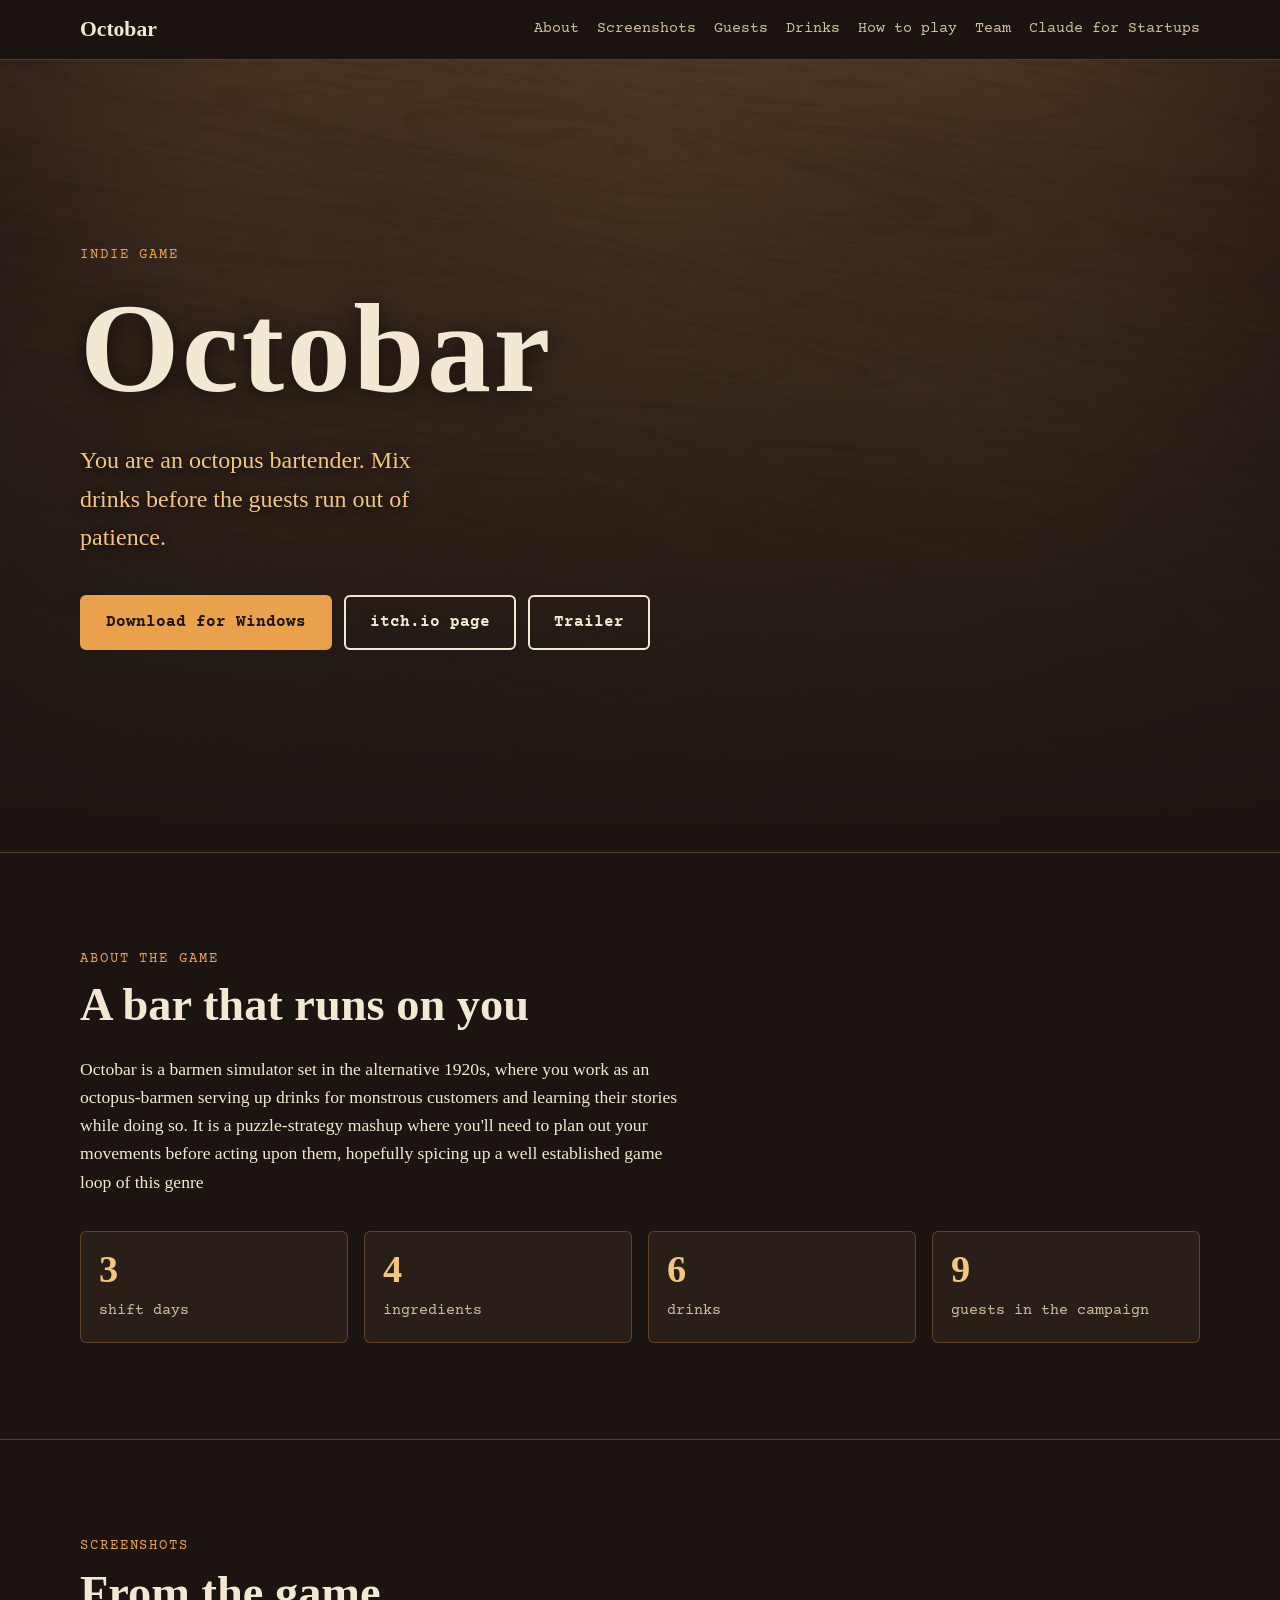
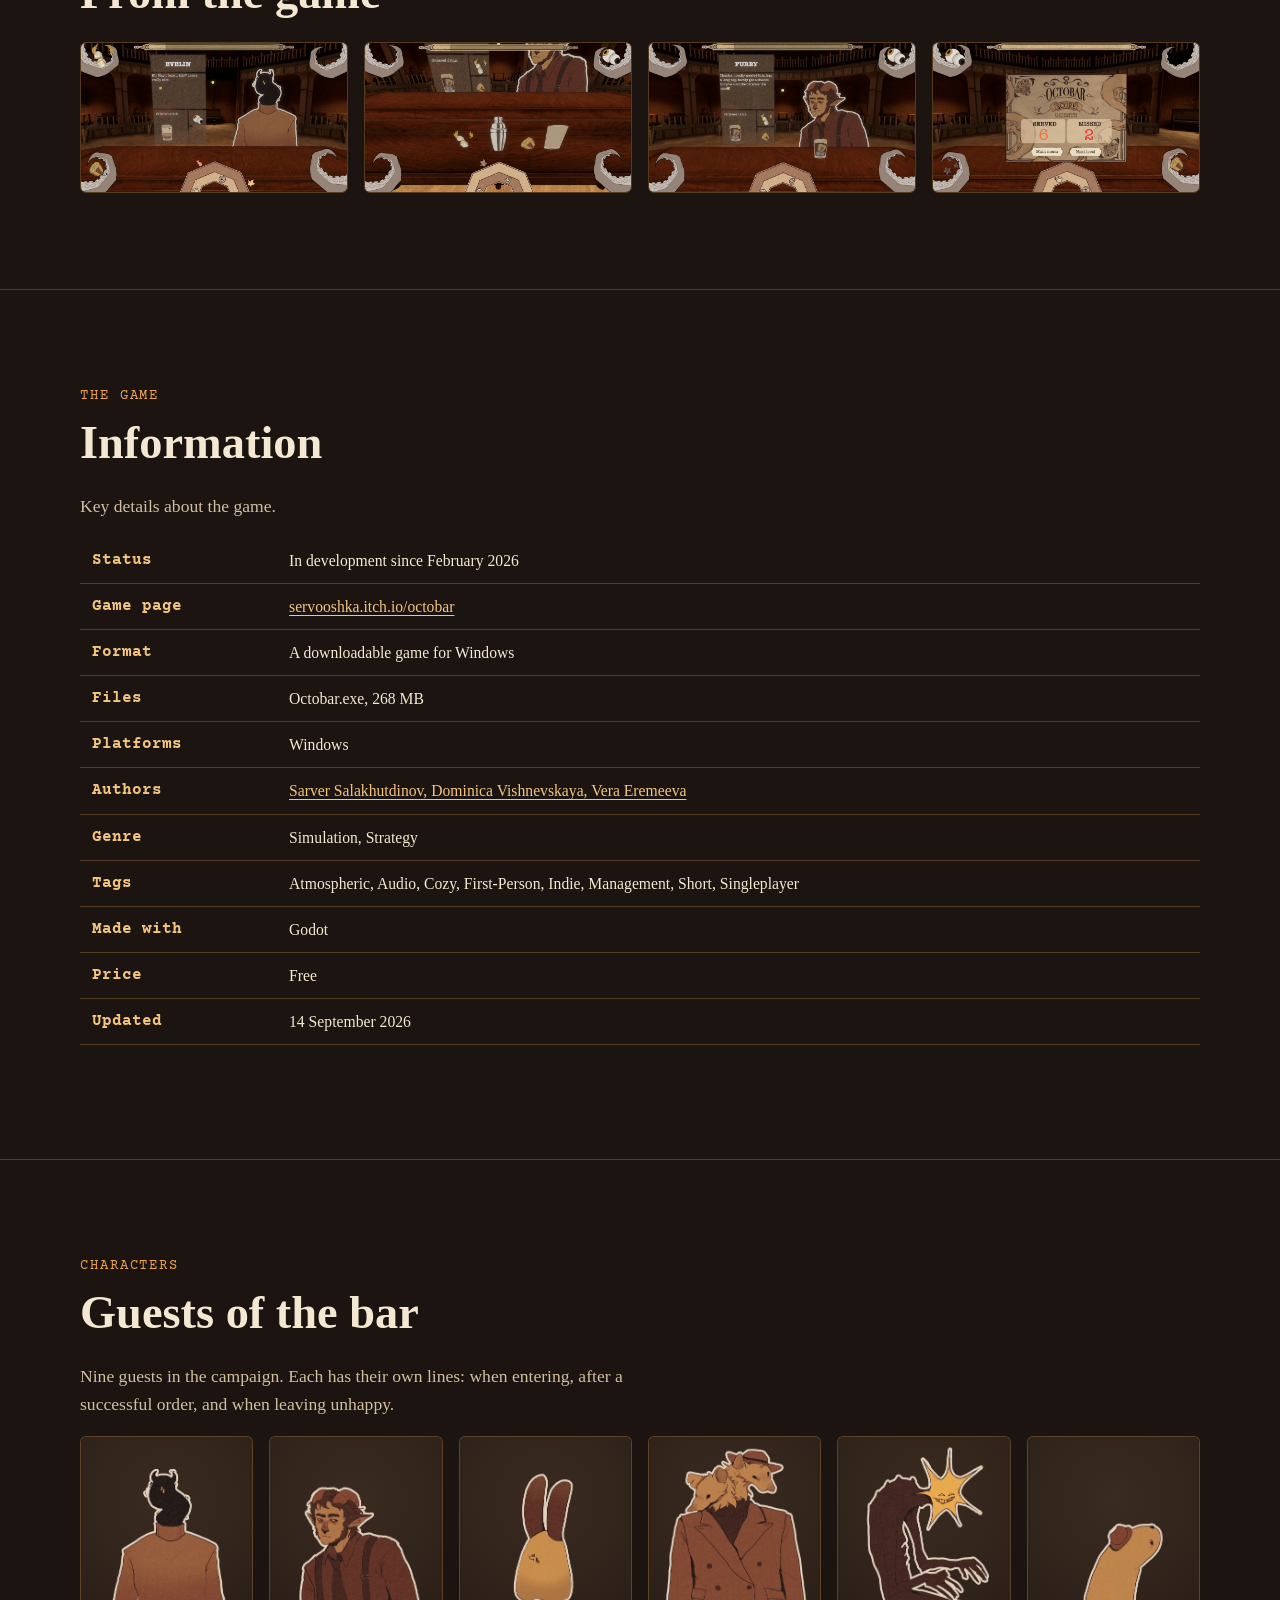
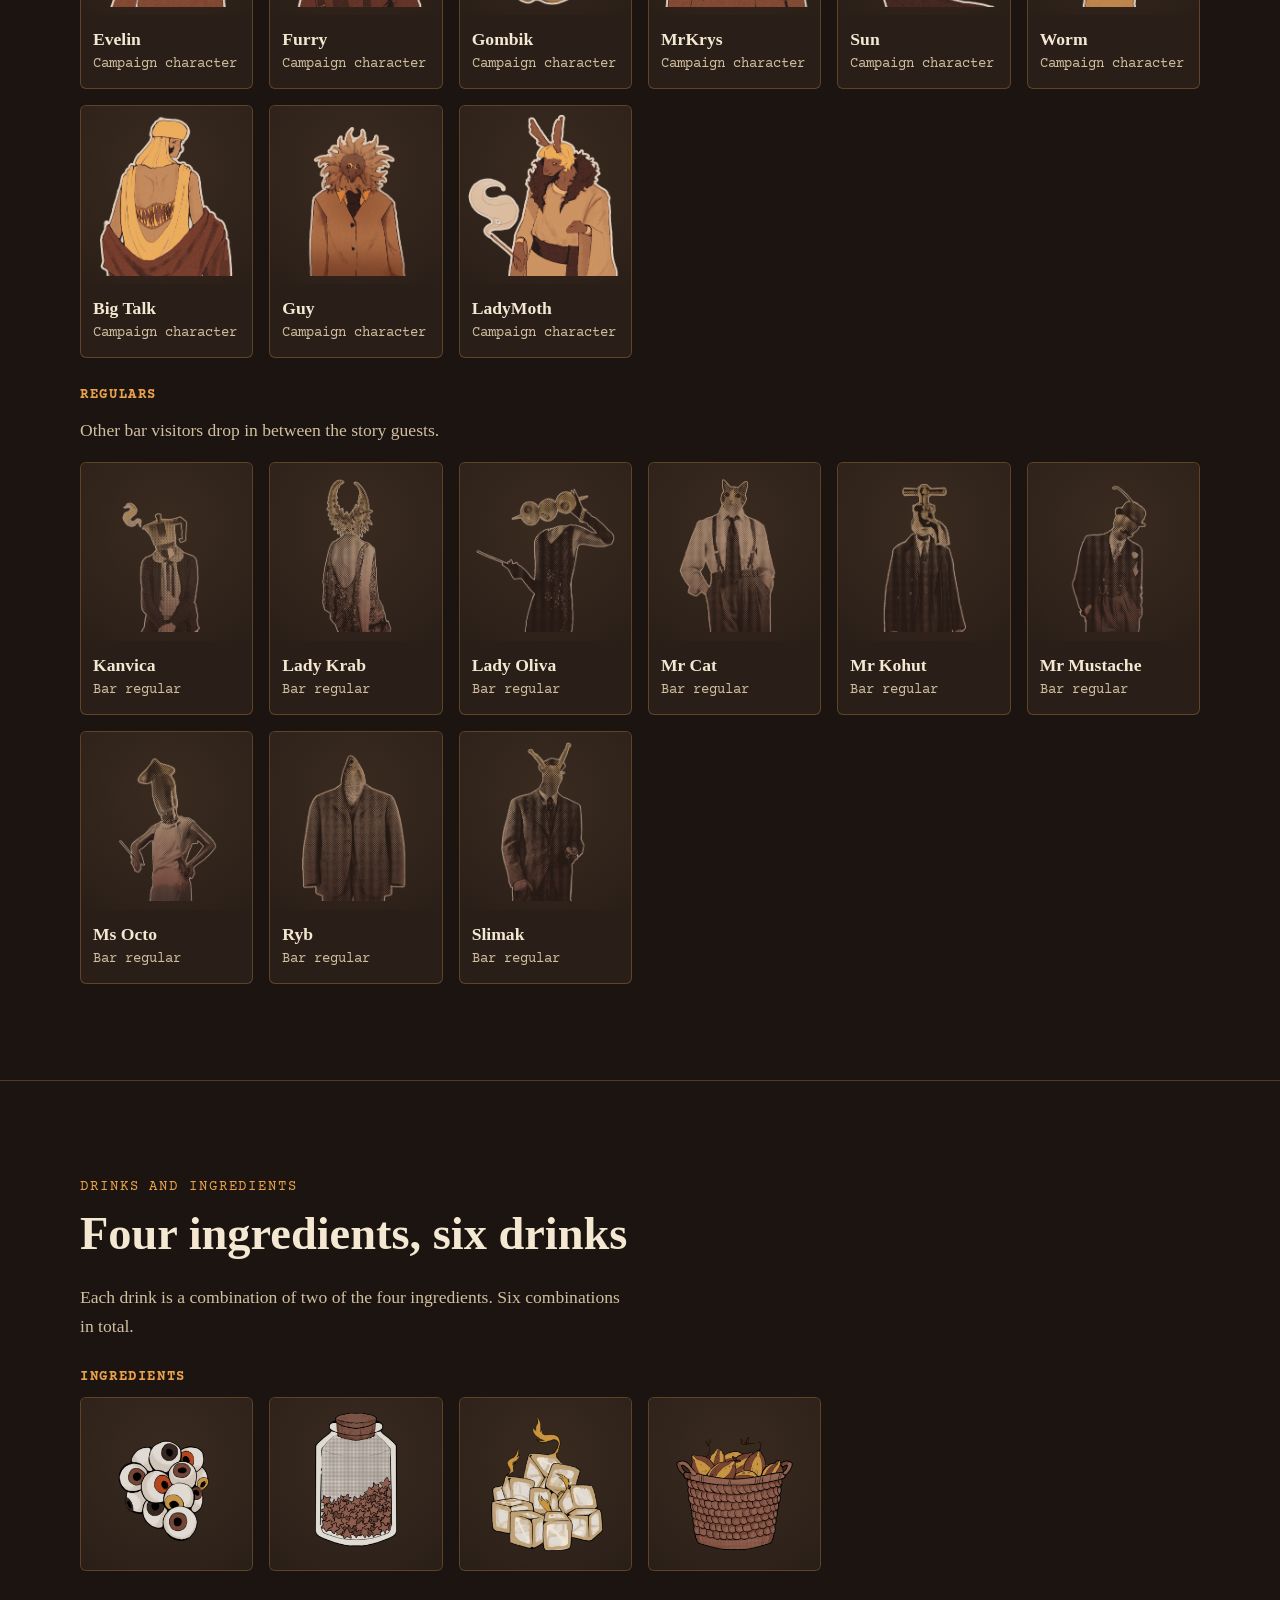
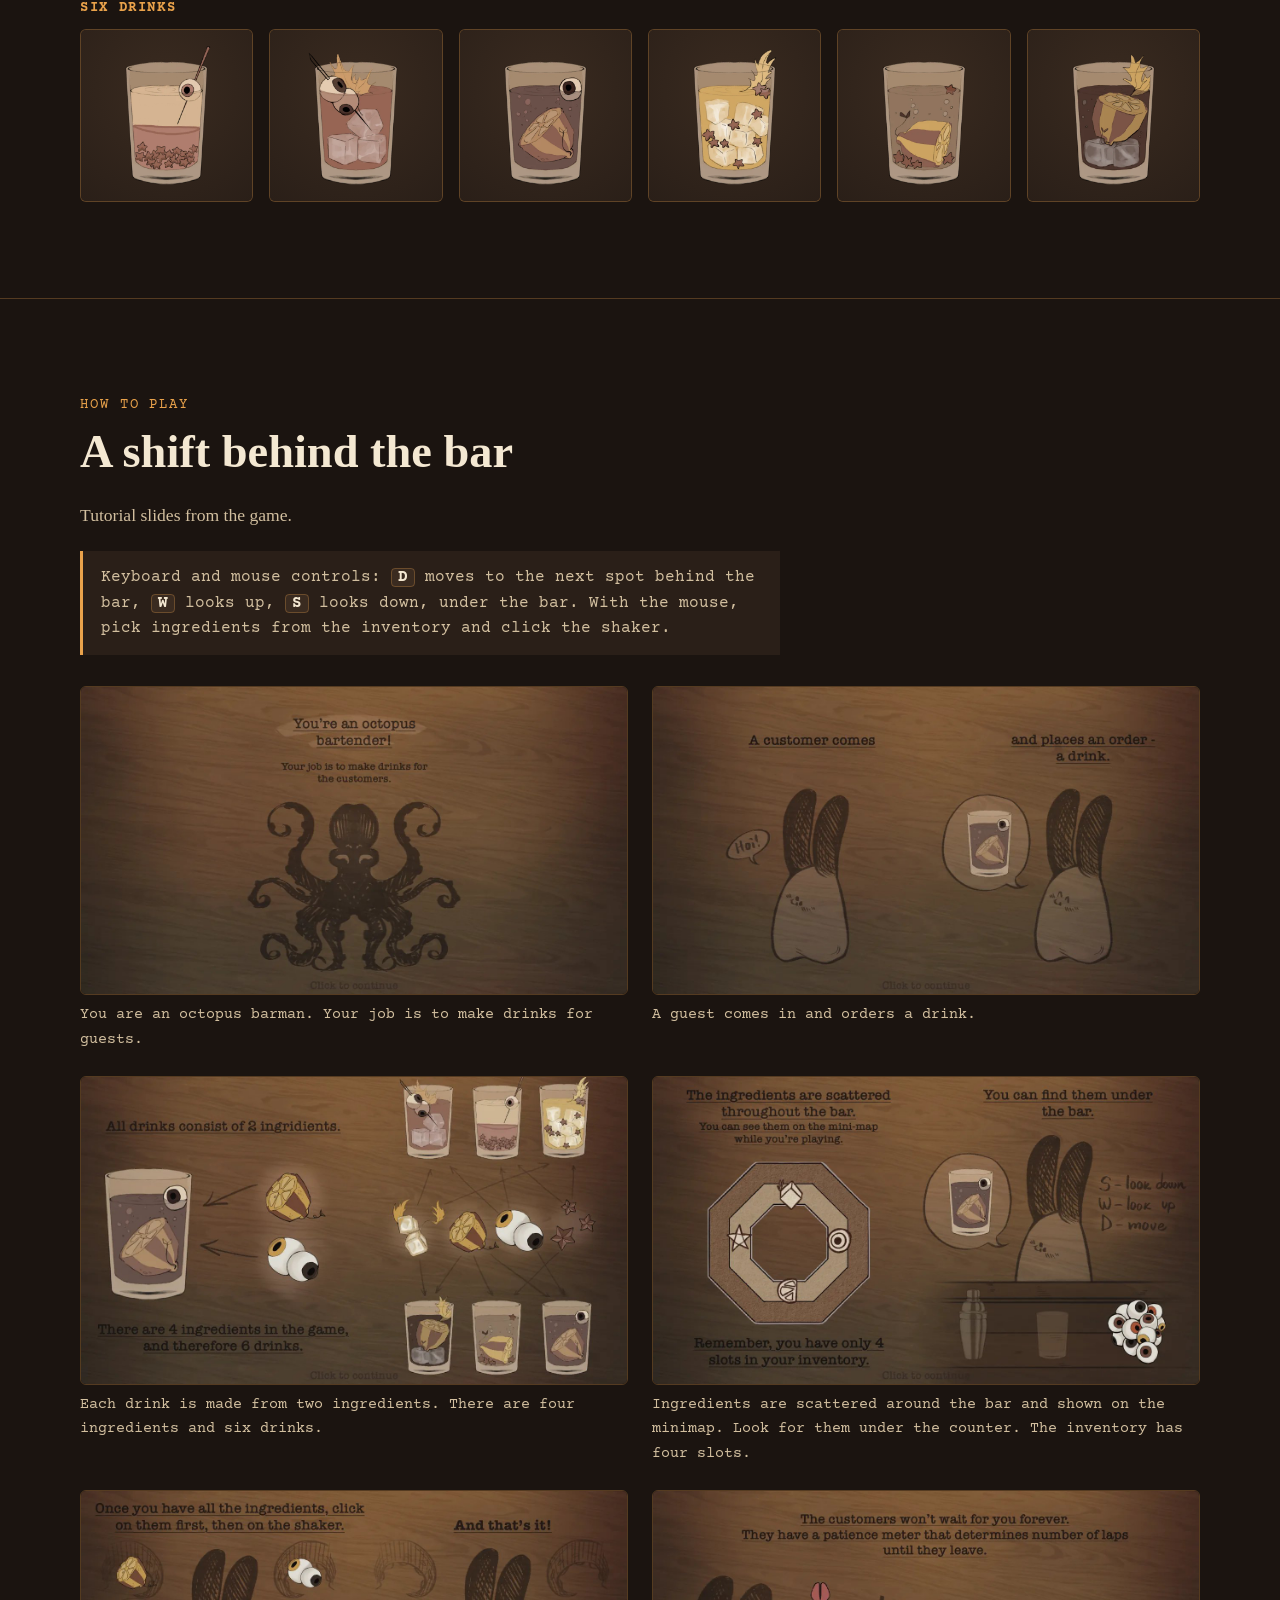
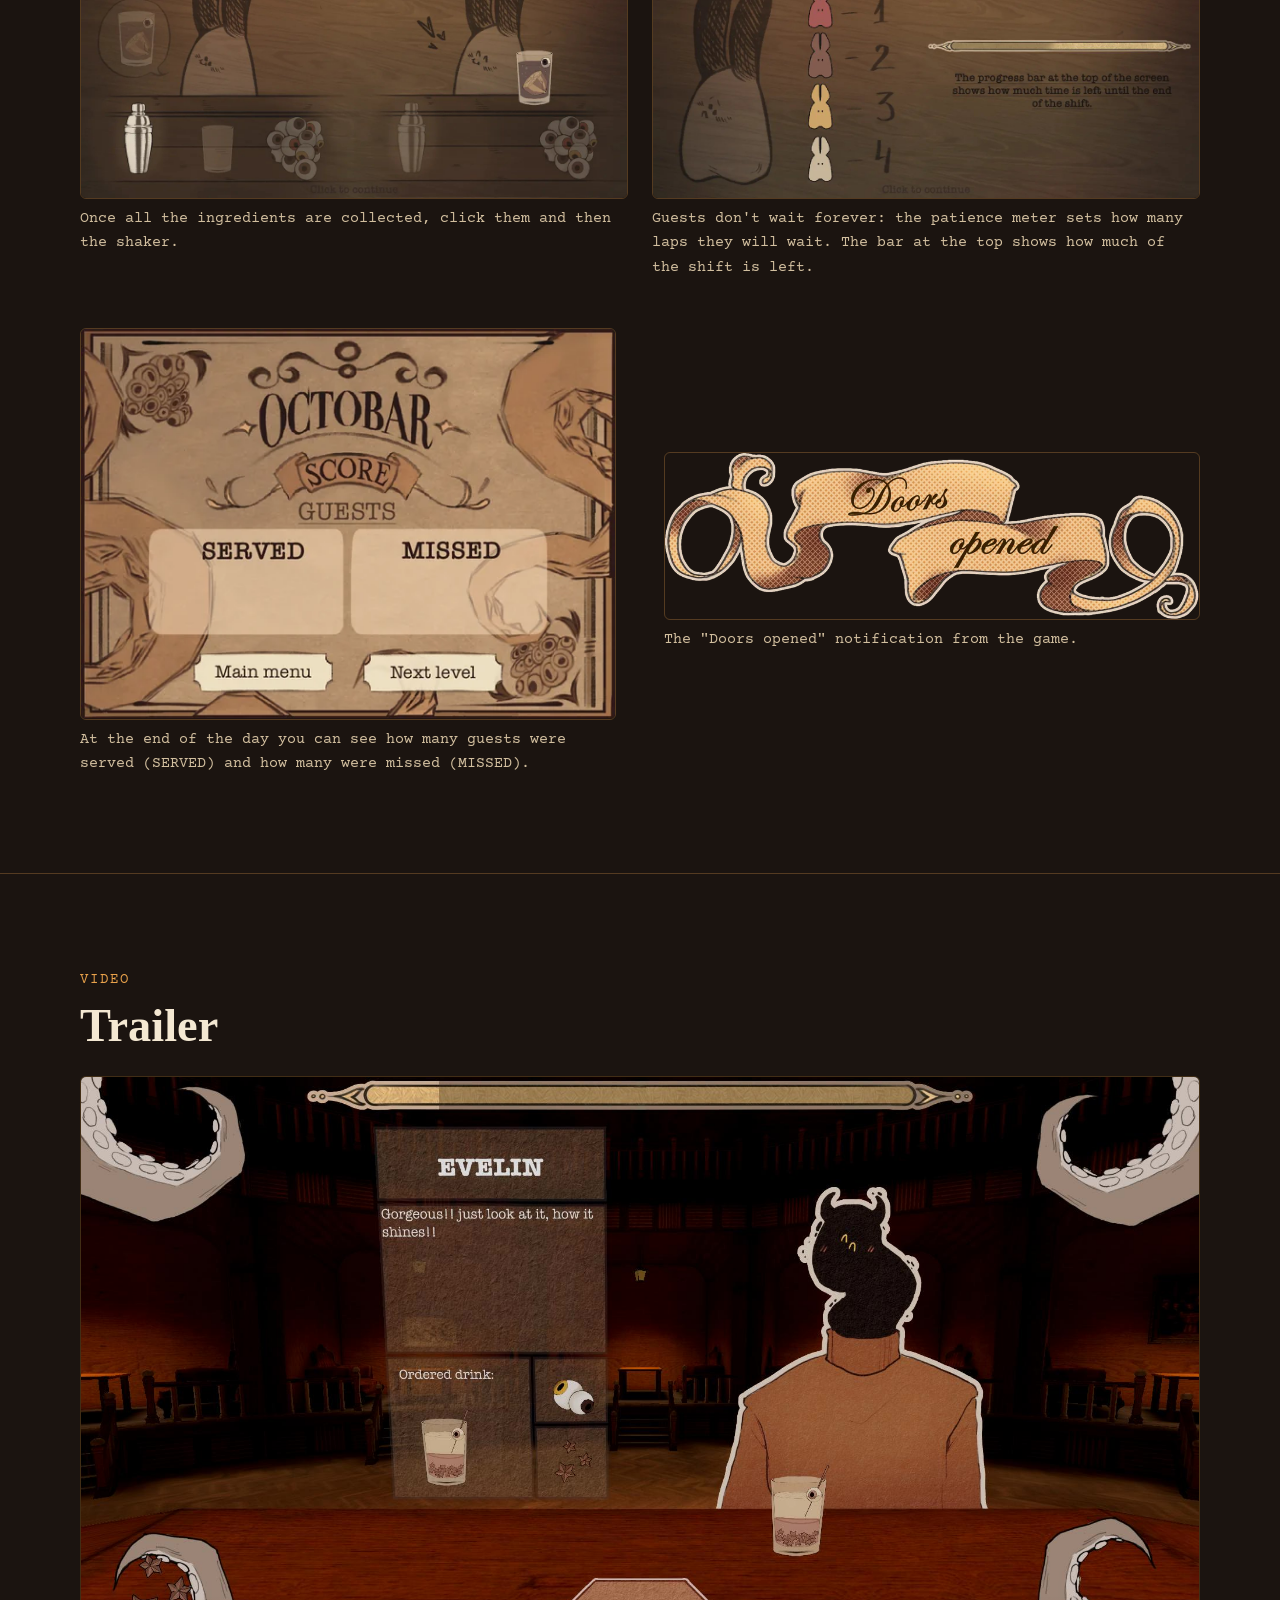
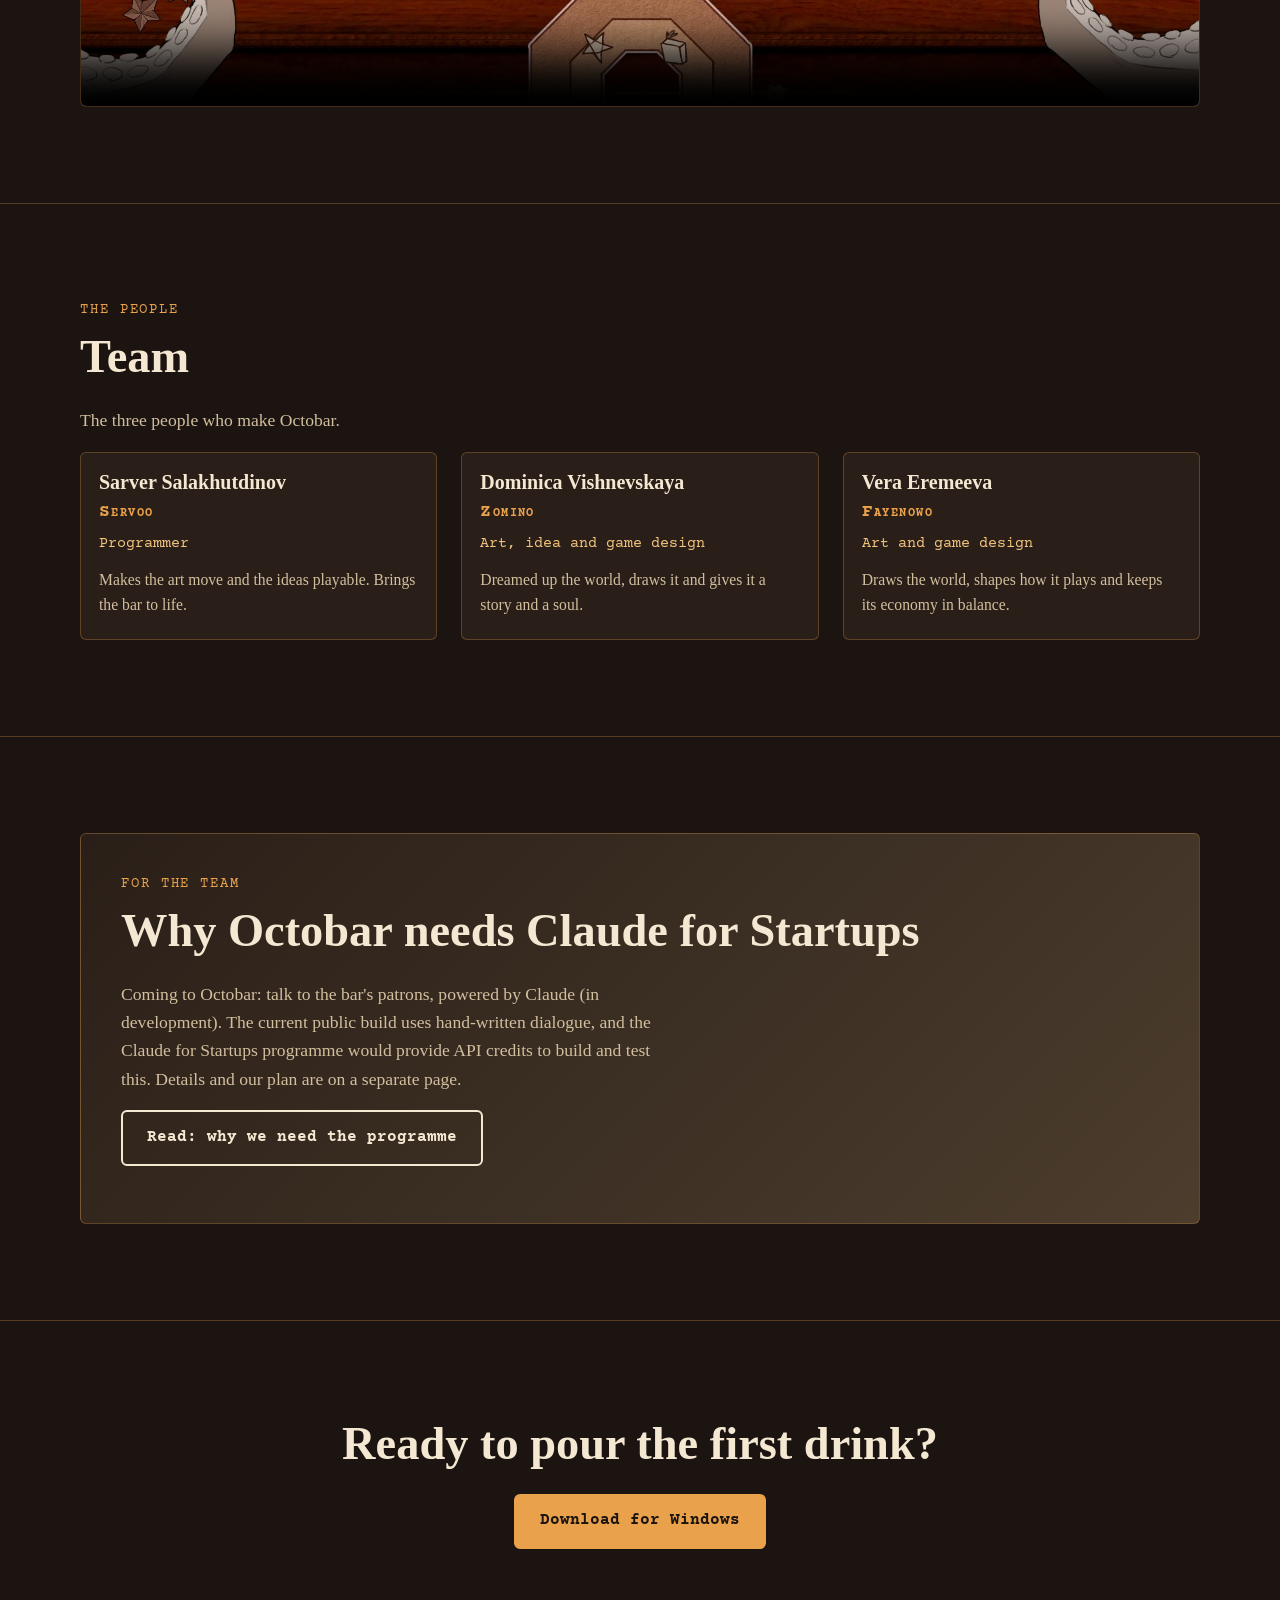
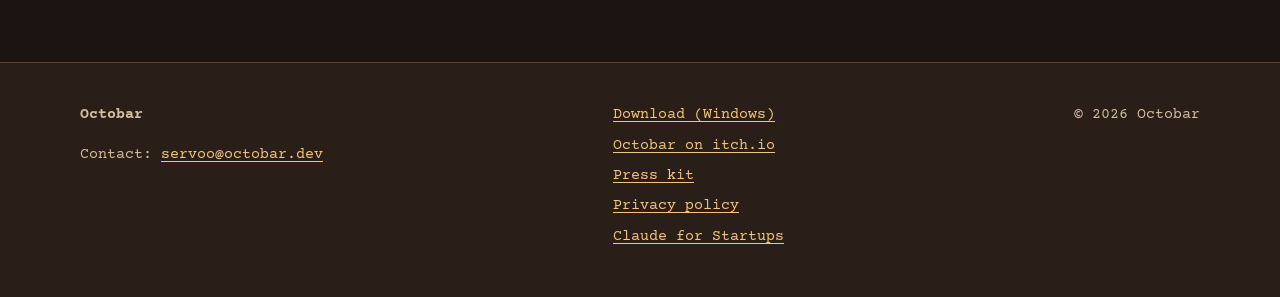
==== index.html @ 68f45868 "Lengthen Fayenowo blurb Co-Authored-By: Claude Sonnet 5.5 <noreply@anthropic.com> Claude-Session: ht" ====
<!doctype html>
<html lang="en">
<head>
  <meta charset="utf-8">
  <meta name="viewport" content="width=device-width, initial-scale=1">
  <title>Octobar: an octopus bartender game</title>
  <meta name="description" content="Octobar is a barman simulator. Mix drinks from two ingredients, serve them to bar guests and keep an eye on their patience.">
  <link rel="canonical" href="https://octobar.dev/">
  <link rel="icon" href="/favicon.ico" sizes="any">
  <link rel="icon" type="image/png" sizes="32x32" href="/favicon-32.png">
  <link rel="icon" type="image/png" sizes="16x16" href="/favicon-16.png">
  <link rel="apple-touch-icon" href="/apple-touch-icon.png">
  <link rel="manifest" href="/site.webmanifest">
  <meta name="theme-color" content="#1b1410">

  <meta property="og:type" content="website">
  <meta property="og:site_name" content="Octobar">
  <meta property="og:locale" content="en_US">
  <meta property="og:title" content="Octobar: an octopus bartender game">
  <meta property="og:description" content="Mix drinks from two ingredients, serve them to bar guests and keep an eye on their patience.">
  <meta property="og:url" content="https://octobar.dev/">
  <meta property="og:image" content="https://octobar.dev/assets/game/cover.jpg">
  <meta name="twitter:card" content="summary_large_image">

  <link rel="preconnect" href="https://fonts.googleapis.com">
  <link rel="preconnect" href="https://fonts.gstatic.com" crossorigin>
  <link href="https://fonts.googleapis.com/css2?family=Old+Standard+TT:ital,wght@0,400;0,700;1,400&family=Courier+Prime:wght@400;700&display=swap" rel="stylesheet">
  <link rel="stylesheet" href="styles.css?v=20261009">
</head>
<body>
  <a class="skip-link" href="#main">Skip to content</a>

  <header class="site-header">
    <div class="container site-header__inner">
      <a class="brand" href="index.html">Octobar</a>
      <nav class="site-nav" aria-label="Main navigation">
        <a href="#about">About</a>
        <a href="#screenshots">Screenshots</a>
        <a href="#patrons">Guests</a>
        <a href="#drinks">Drinks</a>
        <a href="#how">How to play</a>
        <a href="#team">Team</a>
        <a href="startups.html">Claude for Startups</a>
      </nav>
    </div>
  </header>

  <main id="main">
    <section class="hero" aria-labelledby="hero-title">
      <img class="hero__bg" src="assets/img/hero-background.jpg" width="1600" height="900"
           alt="Warm wooden texture of a bar counter, the background of the game's main menu" fetchpriority="high">
      <div class="container hero__content">
        <p class="eyebrow">Indie game</p>
        <h1 id="hero-title" class="hero__title">Octobar</h1>
        <p class="hero__tagline">You are an octopus bartender. Mix drinks before the guests run out of patience.</p>
        <div class="hero__actions">
          <a class="btn" href="https://download.octobar.dev/Octobar.exe" download>Download for Windows</a>
          <a class="btn btn--ghost" href="https://servooshka.itch.io/octobar" target="_blank" rel="noopener">itch.io page</a>
          <a class="btn btn--ghost" href="#trailer">Trailer</a>
        </div>
      </div>
    </section>

    <section id="about" class="section" aria-labelledby="about-title">
      <div class="container">
        <p class="eyebrow">About the game</p>
        <h2 id="about-title">A bar that runs on you</h2>

        <div class="about__text" lang="en">
          <p>Octobar is a barmen simulator set in the alternative 1920s, where you work as an octopus-barmen serving up drinks for monstrous customers and learning their stories while doing so. It is a puzzle-strategy mashup where you'll need to plan out your movements before acting upon them, hopefully spicing up a well established game loop of this genre</p>
        </div>

        <ul class="facts" aria-label="Key numbers">
          <li><strong>3</strong><span>shift days</span></li>
          <li><strong>4</strong><span>ingredients</span></li>
          <li><strong>6</strong><span>drinks</span></li>
          <li><strong>9</strong><span>guests in the campaign</span></li>
        </ul>
      </div>
    </section>

    <section id="screenshots" class="section" aria-labelledby="shots-title">
      <div class="container">
        <p class="eyebrow">Screenshots</p>
        <h2 id="shots-title">From the game</h2>
        <ul class="shots" role="list">
          <li>
            <img src="assets/game/screenshot-1.jpg" width="1912" height="1064" loading="lazy"
                 alt="Game: the guest Evelin asks for a drink at the bar, the order panel shows the ingredients">
          </li>
          <li>
            <img src="assets/game/screenshot-2.jpg" width="1906" height="1066" loading="lazy"
                 alt="Game: the bar counter with a shaker and the ingredients for a drink">
          </li>
          <li>
            <img src="assets/game/screenshot-3.jpg" width="1754" height="972" loading="lazy"
                 alt="Game: the guest Furry thanks you for the drink, the order panel shows the ingredients">
          </li>
          <li>
            <img src="assets/game/screenshot-4.jpg" width="1912" height="1068" loading="lazy"
                 alt="Game: the end-of-day score screen with the number of guests served (SERVED) and missed (MISSED)">
          </li>
        </ul>
      </div>
    </section>

    <section id="info" class="section" aria-labelledby="info-title">
      <div class="container">
        <p class="eyebrow">The game</p>
        <h2 id="info-title">Information</h2>
        <p class="section__lead">Key details about the game.</p>
        <div class="table-wrap">
          <table>
            <tbody>
              <tr><th scope="row">Status</th><td>In development since February 2026</td></tr>
              <tr><th scope="row">Game page</th><td><a href="https://servooshka.itch.io/octobar" target="_blank" rel="noopener">servooshka.itch.io/octobar</a></td></tr>
              <tr><th scope="row">Format</th><td>A downloadable game for Windows</td></tr>
              <tr><th scope="row">Files</th><td>Octobar.exe, 268 MB</td></tr>
              <tr><th scope="row">Platforms</th><td>Windows</td></tr>
              <tr><th scope="row">Authors</th><td><a href="#team">Sarver Salakhutdinov, Dominica Vishnevskaya, Vera Eremeeva</a></td></tr>
              <tr><th scope="row">Genre</th><td>Simulation, Strategy</td></tr>
              <tr><th scope="row">Tags</th><td>Atmospheric, Audio, Cozy, First-Person, Indie, Management, Short, Singleplayer</td></tr>
              <tr><th scope="row">Made with</th><td>Godot</td></tr>
              <tr><th scope="row">Price</th><td>Free</td></tr>
              <tr><th scope="row">Updated</th><td>14 September 2026</td></tr>
            </tbody>
          </table>
        </div>
      </div>
    </section>

    <section id="patrons" class="section" aria-labelledby="patrons-title">
      <div class="container">
        <p class="eyebrow">Characters</p>
        <h2 id="patrons-title">Guests of the bar</h2>
        <p class="section__lead">Nine guests in the campaign. Each has their own lines: when entering, after a successful order, and when leaving unhappy.</p>

        <ul class="grid" role="list">
          <li class="card card--patron">
            <img src="assets/img/patrons/evelin.png" width="674" height="700" loading="lazy"
                 alt="Evelin: a dark silhouette with a voluminous head, wearing a cloak">
            <figcaption><strong>Evelin</strong>Campaign character</figcaption>
          </li>
          <li class="card card--patron">
            <img src="assets/img/patrons/furry.png" width="674" height="700" loading="lazy"
                 alt="Furry: a man with curly hair, in a shirt with a tie and suspenders">
            <figcaption><strong>Furry</strong>Campaign character</figcaption>
          </li>
          <li class="card card--patron">
            <img src="assets/img/patrons/gombik.png" width="674" height="700" loading="lazy"
                 alt="Gombik: a round character with two long ears">
            <figcaption><strong>Gombik</strong>Campaign character</figcaption>
          </li>
          <li class="card card--patron">
            <img src="assets/img/patrons/mr-krys.png" width="674" height="700" loading="lazy"
                 alt="MrKrys: a character in a double-breasted jacket, with a rodent's head and a hat">
            <figcaption><strong>MrKrys</strong>Campaign character</figcaption>
          </li>
          <li class="card card--patron">
            <img src="assets/img/patrons/sun.png" width="674" height="700" loading="lazy"
                 alt="Sun: a dark figure with a yellow star instead of a head">
            <figcaption><strong>Sun</strong>Campaign character</figcaption>
          </li>
          <li class="card card--patron">
            <img src="assets/img/patrons/worm.png" width="674" height="700" loading="lazy"
                 alt="Worm: a creature with a yellow body and a long neck, looking to the side">
            <figcaption><strong>Worm</strong>Campaign character</figcaption>
          </li>
          <li class="card card--patron">
            <img src="assets/img/patrons/big-talk.png" width="674" height="700" loading="lazy"
                 alt="Big Talk: a figure in a yellow robe with a large toothy mouth">
            <figcaption><strong>Big Talk</strong>Campaign character</figcaption>
          </li>
          <li class="card card--patron">
            <img src="assets/img/patrons/guy.png" width="674" height="700" loading="lazy"
                 alt="Guy: a character in a coat with a fluffy head that looks like a bird">
            <figcaption><strong>Guy</strong>Campaign character</figcaption>
          </li>
          <li class="card card--patron">
            <img src="assets/img/patrons/lady-moth.png" width="674" height="700" loading="lazy"
                 alt="LadyMoth: a lady with long ears, a fur collar and a cane">
            <figcaption><strong>LadyMoth</strong>Campaign character</figcaption>
          </li>
        </ul>

        <h3 class="subhead" id="regulars-title">Regulars</h3>
        <p class="section__lead">Other bar visitors drop in between the story guests.</p>

        <ul class="grid" role="list">
          <li class="card card--patron">
            <img src="assets/img/patrons/regulars/kanvica.png" width="674" height="700" loading="lazy"
                 alt="Kanvica: a figure in a dark outfit and tie, with a coffee pot instead of a head">
            <figcaption><strong>Kanvica</strong>Bar regular</figcaption>
          </li>
          <li class="card card--patron">
            <img src="assets/img/patrons/regulars/lady-krab.png" width="674" height="700" loading="lazy"
                 alt="Lady Krab: a woman seen from behind in a lace top, with a crescent-shaped ornament on her head">
            <figcaption><strong>Lady Krab</strong>Bar regular</figcaption>
          </li>
          <li class="card card--patron">
            <img src="assets/img/patrons/regulars/lady-oliva.png" width="674" height="700" loading="lazy"
                 alt="Lady Oliva: a woman in a dark dress holding a pointer stick, with three round objects on her head">
            <figcaption><strong>Lady Oliva</strong>Bar regular</figcaption>
          </li>
          <li class="card card--patron">
            <img src="assets/img/patrons/regulars/mr-cat.png" width="674" height="700" loading="lazy"
                 alt="Mr Cat: a cat-headed man in a white shirt, suspenders and a tie, with his hands in his pockets">
            <figcaption><strong>Mr Cat</strong>Bar regular</figcaption>
          </li>
          <li class="card card--patron">
            <img src="assets/img/patrons/regulars/mr-kohut.png" width="674" height="700" loading="lazy"
                 alt="Mr Kohut: a man in a long coat with a tap-like fixture on top of his head">
            <figcaption><strong>Mr Kohut</strong>Bar regular</figcaption>
          </li>
          <li class="card card--patron">
            <img src="assets/img/patrons/regulars/mr-mustache.png" width="674" height="700" loading="lazy"
                 alt="Mr Mustache: a man in a suit and bowler hat, with a long curled mustache">
            <figcaption><strong>Mr Mustache</strong>Bar regular</figcaption>
          </li>
          <li class="card card--patron">
            <img src="assets/img/patrons/regulars/ms-octo.png" width="674" height="700" loading="lazy"
                 alt="Ms Octo: a tall woman in a dress with an octopus-like head, one hand on her hip">
            <figcaption><strong>Ms Octo</strong>Bar regular</figcaption>
          </li>
          <li class="card card--patron">
            <img src="assets/img/patrons/regulars/ryb.png" width="674" height="700" loading="lazy"
                 alt="Ryb: a figure in a long jacket with a fish-shaped head">
            <figcaption><strong>Ryb</strong>Bar regular</figcaption>
          </li>
          <li class="card card--patron">
            <img src="assets/img/patrons/regulars/slimak.png" width="674" height="700" loading="lazy"
                 alt="Slimak: a man in a suit with a snail's head and two eye stalks">
            <figcaption><strong>Slimak</strong>Bar regular</figcaption>
          </li>
        </ul>
      </div>
    </section>

    <section id="drinks" class="section" aria-labelledby="drinks-title">
      <div class="container">
        <p class="eyebrow">Drinks and ingredients</p>
        <h2 id="drinks-title">Four ingredients, six drinks</h2>
        <p class="section__lead">Each drink is a combination of two of the four ingredients. Six combinations in total.</p>

        <h3 class="subhead">Ingredients</h3>
        <ul class="grid" role="list">
          <li class="card">
            <img src="assets/img/ingredients/ingredient-1.png" width="560" height="560" loading="lazy"
                 alt="a pile of eyeballs">
          </li>
          <li class="card">
            <img src="assets/img/ingredients/ingredient-2.png" width="560" height="560" loading="lazy"
                 alt="several star-shaped spices">
          </li>
          <li class="card">
            <img src="assets/img/ingredients/ingredient-3.png" width="560" height="560" loading="lazy"
                 alt="ice cubes">
          </li>
          <li class="card">
            <img src="assets/img/ingredients/ingredient-4.png" width="560" height="560" loading="lazy"
                 alt="a basket of citrus wedges">
          </li>
        </ul>

        <h3 class="subhead">Six drinks</h3>
        <ul class="grid" role="list">
          <li class="card">
            <img src="assets/img/drinks/drink-1-2.png" width="512" height="512" loading="lazy" alt="A drink in a glass">
          </li>
          <li class="card">
            <img src="assets/img/drinks/drink-1-3.png" width="512" height="512" loading="lazy" alt="A drink in a glass with ice">
          </li>
          <li class="card">
            <img src="assets/img/drinks/drink-1-4.png" width="512" height="512" loading="lazy" alt="A drink in a glass">
          </li>
          <li class="card">
            <img src="assets/img/drinks/drink-2-3.png" width="512" height="512" loading="lazy" alt="A drink in a glass with ice">
          </li>
          <li class="card">
            <img src="assets/img/drinks/drink-2-4.png" width="512" height="512" loading="lazy" alt="A drink in a glass">
          </li>
          <li class="card">
            <img src="assets/img/drinks/drink-3-4.png" width="512" height="512" loading="lazy" alt="A drink in a glass with ice">
          </li>
        </ul>
      </div>
    </section>

    <section id="how" class="section" aria-labelledby="how-title">
      <div class="container">
        <p class="eyebrow">How to play</p>
        <h2 id="how-title">A shift behind the bar</h2>
        <p class="section__lead">Tutorial slides from the game.</p>

        <div class="controls" role="note">
          Keyboard and mouse controls: <kbd>D</kbd> moves to the next spot behind the bar,
          <kbd>W</kbd> looks up, <kbd>S</kbd> looks down, under the bar.
          With the mouse, pick ingredients from the inventory and click the shaker.
        </div>

        <ul class="slides" role="list">
          <li>
            <figure>
              <img src="assets/img/tutorial/tutorial-1.jpg" width="1280" height="720" loading="lazy"
                   alt="Tutorial slide: 'You are an octopus barman! Your job is to make drinks for guests'">
              <figcaption>You are an octopus barman. Your job is to make drinks for guests.</figcaption>
            </figure>
          </li>
          <li>
            <figure>
              <img src="assets/img/tutorial/tutorial-2.jpg" width="1280" height="720" loading="lazy"
                   alt="Tutorial slide: a guest comes in and orders a drink">
              <figcaption>A guest comes in and orders a drink.</figcaption>
            </figure>
          </li>
          <li>
            <figure>
              <img src="assets/img/tutorial/tutorial-3.jpg" width="1280" height="720" loading="lazy"
                   alt="Tutorial slide: each drink is made from two ingredients; there are four ingredients and six drinks">
              <figcaption>Each drink is made from two ingredients. There are four ingredients and six drinks.</figcaption>
            </figure>
          </li>
          <li>
            <figure>
              <img src="assets/img/tutorial/tutorial-4.jpg" width="1280" height="720" loading="lazy"
                   alt="Tutorial slide: ingredients are scattered around the bar and shown on the minimap; the inventory has four slots">
              <figcaption>Ingredients are scattered around the bar and shown on the minimap. Look for them under the counter. The inventory has four slots.</figcaption>
            </figure>
          </li>
          <li>
            <figure>
              <img src="assets/img/tutorial/tutorial-5.jpg" width="1280" height="720" loading="lazy"
                   alt="Tutorial slide: once all ingredients are collected, click them and then the shaker">
              <figcaption>Once all the ingredients are collected, click them and then the shaker.</figcaption>
            </figure>
          </li>
          <li>
            <figure>
              <img src="assets/img/tutorial/tutorial-6.jpg" width="1280" height="720" loading="lazy"
                   alt="Tutorial slide: guests leave when their patience runs out; the progress bar shows the time left in the shift">
              <figcaption>Guests don't wait forever: the patience meter sets how many laps they will wait. The bar at the top shows how much of the shift is left.</figcaption>
            </figure>
          </li>
        </ul>

        <div class="split" style="margin-top: 48px;">
          <figure>
            <img src="assets/img/ui/score-panel.png" width="560" height="409" loading="lazy"
                 alt="End-of-day score panel from the game with the words SERVED and MISSED">
            <figcaption>At the end of the day you can see how many guests were served (SERVED) and how many were missed (MISSED).</figcaption>
          </figure>
          <figure>
            <img src="assets/img/ui/doors-opened.png" width="900" height="279" loading="lazy"
                 alt="'Doors opened' notification from the game on a decorative banner">
            <figcaption>The "Doors opened" notification from the game.</figcaption>
          </figure>
        </div>
      </div>
    </section>

    <section id="trailer" class="section" aria-labelledby="trailer-title">
      <div class="container">
        <p class="eyebrow">Video</p>
        <h2 id="trailer-title">Trailer</h2>
        <div class="video video--file">
          <video style="width:100%;height:auto;max-width:100%" controls playsinline preload="metadata" poster="assets/video/poster.jpg" width="1920" height="1080"><source src="assets/video/octobar-trailer.mp4" type="video/mp4"></video>
        </div>
      </div>
    </section>

    <section id="team" class="section" aria-labelledby="team-title">
      <div class="container">
        <p class="eyebrow">The people</p>
        <h2 id="team-title">Team</h2>
        <p class="section__lead">The three people who make Octobar.</p>
        <ul class="team" role="list">
          <li class="team-card">
            <div class="team-card__body">
              <h3 class="team-card__name">Sarver Salakhutdinov</h3>
              <p class="team-card__handle">Servoo</p>
              <p class="team-card__role">Programmer</p>
              <p class="team-card__text">Makes the art move and the ideas playable. Brings the bar to life.</p>
            </div>
          </li>
          <li class="team-card">
            <div class="team-card__body">
              <h3 class="team-card__name">Dominica Vishnevskaya</h3>
              <p class="team-card__handle">Zomino</p>
              <p class="team-card__role">Art, idea and game design</p>
              <p class="team-card__text">Dreamed up the world, draws it and gives it a story and a soul.</p>
            </div>
          </li>
          <li class="team-card">
            <div class="team-card__body">
              <h3 class="team-card__name">Vera Eremeeva</h3>
              <p class="team-card__handle">Fayenowo</p>
              <p class="team-card__role">Art and game design</p>
              <p class="team-card__text">Draws the world, shapes how it plays and keeps its economy in balance.</p>
            </div>
          </li>
        </ul>
      </div>
    </section>

    <section id="startups" class="section" aria-labelledby="startups-title">
      <div class="container">
        <div class="teaser">
          <p class="eyebrow">For the team</p>
          <h2 id="startups-title">Why Octobar needs Claude for Startups</h2>
          <p class="section__lead">Coming to Octobar: talk to the bar's patrons, powered by Claude (in development). The current public build uses hand-written dialogue, and the Claude for Startups programme would provide API credits to build and test this. Details and our plan are on a separate page.</p>
          <p><a class="btn btn--ghost" href="startups.html">Read: why we need the programme</a></p>
        </div>
      </div>
    </section>

    <section class="section" aria-labelledby="play-title">
      <div class="container" style="text-align: center;">
        <h2 id="play-title">Ready to pour the first drink?</h2>
        <p><a class="btn" href="https://download.octobar.dev/Octobar.exe" download>Download for Windows</a></p>
      </div>
    </section>
  </main>

  <footer class="site-footer">
    <div class="container site-footer__inner">
      <div>
        <p><strong>Octobar</strong></p>
        <p>Contact: <a href="mailto:servoo@octobar.dev">servoo@octobar.dev</a></p>
      </div>
      <ul>
        <li><a href="https://download.octobar.dev/Octobar.exe" download>Download (Windows)</a></li>
        <li><a href="https://servooshka.itch.io/octobar" target="_blank" rel="noopener">Octobar on itch.io</a></li>
        <li><a href="press.html">Press kit</a></li>
        <li><a href="privacy.html">Privacy policy</a></li>
        <li><a href="startups.html">Claude for Startups</a></li>
      </ul>
      <p>© 2026 Octobar</p>
    </div>
  </footer>
</body>
</html>
---- styles.css ----
/* Octobar landing: shared styles.
   Palette sampled from assets/img/hero-background.jpg (main menu art): walnut and amber wood,
   with cream ink and the coral used for the patience meter in the game. */

:root {
  --c-bg: #1b1410;
  --c-surface: #2a1f18;
  --c-surface-2: #3a2b20;
  --c-wood: #4c3d2d;
  --c-ink: #f4e8d2;
  --c-muted: #d2bf9f;
  --c-amber: #e9a24b;
  --c-amber-soft: #f3c57f;
  --c-coral: #fe8b71;
  --c-line: rgba(233, 162, 75, 0.28);
  --c-focus: #ffd27a;

  --f-serif: "Old Standard TT", Georgia, "Times New Roman", serif;
  --f-type: "Courier Prime", "Courier New", monospace;

  --radius: 6px;
  --gutter: 16px;
  --section-gap: clamp(48px, 8vw, 96px);
  color-scheme: dark;
}

*,
*::before,
*::after {
  box-sizing: border-box;
}

html {
  -webkit-text-size-adjust: 100%;
  scroll-behavior: smooth;
}

body {
  margin: 0;
  background: var(--c-bg);
  color: var(--c-ink);
  font-family: var(--f-serif);
  font-size: 1.1rem;
  line-height: 1.6;
  overflow-wrap: break-word;
  min-width: 0;
}

img {
  max-width: 100%;
  height: auto;
  display: block;
}

a {
  color: var(--c-amber-soft);
  text-decoration-thickness: 1px;
  text-underline-offset: 3px;
}

a:hover {
  color: var(--c-amber);
}

:focus-visible {
  outline: 3px solid var(--c-focus);
  outline-offset: 3px;
}

h1,
h2,
h3 {
  font-family: var(--f-serif);
  line-height: 1.15;
  margin: 0 0 0.5em;
  font-weight: 700;
}

h1 { font-size: clamp(3.4rem, 13vw, 8rem); letter-spacing: 0.02em; }
h2 { font-size: clamp(2rem, 5vw, 2.9rem); }
h3 { font-size: 1.3rem; }

p {
  margin: 0 0 1em;
}

.container {
  width: min(1120px, 100% - 2 * var(--gutter));
  margin-inline: auto;
}

.section {
  padding-block: var(--section-gap);
  border-top: 1px solid var(--c-line);
}

.section__lead {
  color: var(--c-muted);
  max-width: 62ch;
}

.eyebrow {
  font-family: var(--f-type);
  font-size: 0.85rem;
  letter-spacing: 0.14em;
  text-transform: uppercase;
  color: var(--c-amber);
  margin: 0 0 0.6em;
}

.skip-link {
  position: absolute;
  left: var(--gutter);
  top: -100px;
  background: var(--c-amber);
  color: var(--c-bg);
  padding: 0.5em 1em;
  z-index: 10;
}

.skip-link:focus {
  top: var(--gutter);
}

/* Buttons */
.btn {
  display: inline-flex;
  align-items: center;
  gap: 0.5em;
  padding: 0.8em 1.5em;
  border-radius: var(--radius);
  font-family: var(--f-type);
  font-weight: 700;
  font-size: 1rem;
  text-decoration: none;
  background: var(--c-amber);
  color: var(--c-bg);
  border: 2px solid var(--c-amber);
  transition: background-color 0.2s ease, color 0.2s ease;
}

.btn:hover {
  background: var(--c-amber-soft);
  border-color: var(--c-amber-soft);
  color: var(--c-bg);
}

.btn--ghost {
  background: transparent;
  color: var(--c-ink);
  border-color: var(--c-ink);
}

.btn--ghost:hover {
  background: var(--c-ink);
  color: var(--c-bg);
  border-color: var(--c-ink);
}

/* Header */
.site-header {
  position: sticky;
  top: 0;
  z-index: 5;
  background: rgba(27, 20, 16, 0.92);
  backdrop-filter: blur(6px);
  border-bottom: 1px solid var(--c-line);
}

.site-header__inner {
  display: flex;
  flex-wrap: wrap;
  align-items: center;
  justify-content: space-between;
  gap: 8px 16px;
  padding-block: 12px;
}

.brand {
  font-family: var(--f-serif);
  font-weight: 700;
  font-size: 1.35rem;
  color: var(--c-ink);
  text-decoration: none;
}

.site-nav {
  display: flex;
  flex-wrap: wrap;
  gap: 4px 18px;
  font-family: var(--f-type);
  font-size: 0.95rem;
}

.site-nav a {
  color: var(--c-muted);
  text-decoration: none;
  padding: 4px 0;
}

.site-nav a:hover,
.site-nav a[aria-current="page"] {
  color: var(--c-ink);
  text-decoration: underline;
}

/* Hero */
.hero {
  position: relative;
  isolation: isolate;
  min-height: 88vh;
  min-height: 88svh;
  display: flex;
  align-items: center;
  overflow: hidden;
  background: var(--c-bg);
}

.hero__bg {
  position: absolute;
  inset: 0;
  width: 100%;
  height: 100%;
  object-fit: cover;
  z-index: -2;
}

.hero::after {
  content: "";
  position: absolute;
  inset: 0;
  z-index: -1;
  background: linear-gradient(180deg, rgba(27, 20, 16, 0.55) 0%, rgba(27, 20, 16, 0.78) 60%, var(--c-bg) 100%);
}

.hero__content {
  padding-block: 80px 96px;
}

.hero__title {
  text-shadow: 0 4px 24px rgba(0, 0, 0, 0.6);
  margin-bottom: 0.15em;
}

.hero__tagline {
  font-size: clamp(1.15rem, 2.6vw, 1.5rem);
  color: var(--c-amber-soft);
  max-width: 30ch;
  margin-bottom: 1.6em;
  text-shadow: 0 2px 12px rgba(0, 0, 0, 0.7);
}

.hero__actions {
  display: flex;
  flex-wrap: wrap;
  gap: 12px;
}

/* About */
.facts {
  list-style: none;
  padding: 0;
  margin: 2em 0 0;
  display: grid;
  grid-template-columns: repeat(auto-fit, minmax(160px, 1fr));
  gap: 16px;
}

.facts li {
  background: var(--c-surface);
  border: 1px solid var(--c-line);
  border-radius: var(--radius);
  padding: 18px;
}

.facts strong {
  display: block;
  font-family: var(--f-serif);
  font-size: 2.4rem;
  line-height: 1;
  color: var(--c-amber-soft);
  margin-bottom: 6px;
}

.facts span {
  font-family: var(--f-type);
  font-size: 0.95rem;
  color: var(--c-muted);
}

.about__text {
  max-width: 70ch;
}

/* Gallery and grids */
.grid {
  display: grid;
  grid-template-columns: repeat(auto-fill, minmax(150px, 1fr));
  gap: 16px;
  margin: 0;
  padding: 0;
  list-style: none;
}

.card {
  margin: 0;
  background: var(--c-surface);
  border: 1px solid var(--c-line);
  border-radius: var(--radius);
  overflow: hidden;
  display: flex;
  flex-direction: column;
}

.card img {
  width: 100%;
  aspect-ratio: 1 / 1;
  object-fit: contain;
  background: radial-gradient(circle at 50% 35%, var(--c-surface-2), var(--c-surface));
  padding: 8px;
}

.card--patron img {
  aspect-ratio: 674 / 700;
}

.card figcaption {
  font-family: var(--f-type);
  font-size: 0.9rem;
  padding: 10px 12px 12px;
  color: var(--c-muted);
}

.card figcaption strong {
  display: block;
  color: var(--c-ink);
  font-family: var(--f-serif);
  font-size: 1.1rem;
}

.subhead {
  font-family: var(--f-type);
  text-transform: uppercase;
  letter-spacing: 0.12em;
  font-size: 0.85rem;
  color: var(--c-amber);
  margin: 2.2em 0 0.9em;
}

/* Tutorial */
.controls {
  font-family: var(--f-type);
  background: var(--c-surface);
  border-left: 3px solid var(--c-amber);
  padding: 14px 18px;
  margin: 1.4em 0 2em;
  max-width: 70ch;
  color: var(--c-muted);
  font-size: 0.98rem;
}

.controls kbd {
  font-family: var(--f-type);
  font-weight: 700;
  color: var(--c-ink);
  background: var(--c-surface-2);
  border: 1px solid var(--c-line);
  border-radius: 4px;
  padding: 0 6px;
}

.slides {
  display: grid;
  grid-template-columns: 1fr;
  gap: 24px;
  margin: 0;
  padding: 0;
  list-style: none;
}

@media (min-width: 720px) {
  .slides {
    grid-template-columns: 1fr 1fr;
  }
}

.slides figure {
  margin: 0;
}

.slides img {
  width: 100%;
  border-radius: var(--radius);
  border: 1px solid var(--c-line);
}

.slides figcaption {
  font-family: var(--f-type);
  font-size: 0.95rem;
  color: var(--c-muted);
  margin-top: 8px;
}

.split {
  display: grid;
  gap: 24px;
  align-items: center;
}

@media (min-width: 820px) {
  .split {
    grid-template-columns: 1fr 1fr;
    gap: 48px;
  }
}

.split figure {
  margin: 0;
}

.split img {
  width: 100%;
  border-radius: var(--radius);
  border: 1px solid var(--c-line);
}

.split figcaption {
  font-family: var(--f-type);
  font-size: 0.95rem;
  color: var(--c-muted);
  margin-top: 8px;
}

/* Video placeholder */
.video {
  position: relative;
  aspect-ratio: 16 / 9;
  border-radius: var(--radius);
  border: 1px solid var(--c-line);
  background:
    radial-gradient(ellipse at 50% 40%, var(--c-wood) 0%, var(--c-surface) 55%, var(--c-bg) 100%);
  display: grid;
  place-items: center;
  text-align: center;
  padding: 24px;
  overflow: hidden;
}

.video iframe {
  position: absolute;
  inset: 0;
  width: 100%;
  height: 100%;
  border: 0;
}

/* Self-hosted trailer (video element): fluid width, height from the video's own ratio */
.video--file {
  display: block;
  aspect-ratio: auto;
  padding: 0;
  border: 0;
  background: none;
  overflow: visible;
}

.video--file video {
  display: block;
  width: 100%;
  height: auto;
  border-radius: var(--radius);
  border: 1px solid var(--c-line);
  background: #000;
}

.video__card {
  max-width: 36ch;
}

/* Screenshots gallery (game images, 16:9) */
.shots {
  display: grid;
  grid-template-columns: repeat(auto-fill, minmax(260px, 1fr));
  gap: 16px;
  list-style: none;
  margin: 0;
  padding: 0;
}

.shots img {
  width: 100%;
  height: auto;
  aspect-ratio: 16 / 9;
  object-fit: cover;
  border-radius: var(--radius);
  border: 1px solid var(--c-line);
}

.video__card h3 {
  color: var(--c-amber-soft);
  font-size: 1.8rem;
  margin-bottom: 0.3em;
}

.video__card p {
  color: var(--c-muted);
  font-family: var(--f-type);
  font-size: 0.98rem;
  margin: 0;
}

/* Startups teaser */
.teaser {
  background: linear-gradient(135deg, var(--c-surface) 0%, var(--c-wood) 100%);
  border: 1px solid var(--c-line);
  border-radius: var(--radius);
  padding: clamp(20px, 4vw, 40px);
}

/* Footer */
.site-footer {
  border-top: 1px solid var(--c-line);
  padding-block: 40px 48px;
  background: var(--c-surface);
  font-family: var(--f-type);
  font-size: 0.95rem;
  color: var(--c-muted);
}

.site-footer__inner {
  display: flex;
  flex-wrap: wrap;
  gap: 16px 32px;
  justify-content: space-between;
  align-items: flex-start;
}

.site-footer ul {
  list-style: none;
  padding: 0;
  margin: 0;
  display: grid;
  gap: 6px;
}

/* Long-form pages (startups, privacy) */
.prose {
  max-width: 74ch;
  padding-block: 56px 72px;
}

.prose h1 {
  font-size: clamp(2.4rem, 8vw, 4rem);
  margin-bottom: 0.4em;
}

.prose h2 {
  font-size: clamp(1.6rem, 4vw, 2.2rem);
  margin-top: 1.6em;
  border-bottom: 1px solid var(--c-line);
  padding-bottom: 0.25em;
}

.prose h3 {
  margin-top: 1.4em;
  color: var(--c-amber-soft);
}

.prose ul,
.prose ol {
  padding-left: 1.2em;
}

.prose li {
  margin-bottom: 0.5em;
}

.prose code {
  font-family: var(--f-type);
  font-size: 0.92em;
  background: var(--c-surface);
  padding: 0.1em 0.35em;
  border-radius: 3px;
}

.note {
  font-family: var(--f-type);
  font-size: 0.95rem;
  color: var(--c-muted);
  background: var(--c-surface);
  border-left: 3px solid var(--c-coral);
  padding: 12px 16px;
  margin: 1.4em 0;
}

.checklist {
  list-style: none;
  padding: 0;
}

.checklist li {
  display: grid;
  grid-template-columns: 24px 1fr;
  gap: 4px 12px;
  padding: 12px 0;
  border-bottom: 1px solid var(--c-line);
}

.checklist .box {
  width: 16px;
  height: 16px;
  margin-top: 6px;
  border: 2px solid var(--c-amber);
  border-radius: 3px;
}

.tag {
  display: inline-block;
  font-family: var(--f-type);
  font-size: 0.78rem;
  letter-spacing: 0.06em;
  text-transform: uppercase;
  padding: 2px 8px;
  border-radius: 3px;
  margin-left: 6px;
  vertical-align: middle;
  border: 1px solid var(--c-line);
  color: var(--c-muted);
}

.tag--done {
  color: var(--c-bg);
  background: var(--c-amber-soft);
  border-color: var(--c-amber-soft);
}

.table-wrap {
  overflow-x: auto;
  margin: 1em 0;
}

table {
  width: 100%;
  border-collapse: collapse;
  font-size: 0.98rem;
}

th,
td {
  text-align: left;
  padding: 10px 12px;
  border-bottom: 1px solid var(--c-line);
  vertical-align: top;
}

th {
  color: var(--c-amber-soft);
  font-family: var(--f-type);
  font-weight: 700;
}

/* Team cards (index, startups). Element-qualified so they win over .prose ul/li */
ul.team {
  display: grid;
  grid-template-columns: repeat(auto-fit, minmax(200px, 1fr));
  gap: 24px;
  list-style: none;
  margin: 0;
  padding: 0;
}

li.team-card {
  margin: 0;
  background: var(--c-surface);
  border: 1px solid var(--c-line);
  border-radius: var(--radius);
  overflow: hidden;
  display: flex;
  flex-direction: column;
}

.team-card img {
  width: 100%;
  height: auto;
  aspect-ratio: 1 / 1;
  object-fit: cover;
}

.team-card__body {
  padding: 18px 18px 22px;
}

.team-card__name {
  font-size: 1.25rem;
  margin: 0 0 4px;
}

.team-card__handle {
  font-family: var(--f-type);
  font-variant-caps: small-caps;
  font-weight: 700;
  letter-spacing: 0.08em;
  color: var(--c-amber);
  margin: 0 0 6px;
}

.team-card__role {
  font-family: var(--f-type);
  font-size: 0.95rem;
  color: var(--c-amber-soft);
  margin: 0 0 10px;
}

.team-card__text {
  font-size: 0.98rem;
  color: var(--c-muted);
  margin: 0;
}

/* Press kit */
.press-logo {
  background: #0d0a08;
  border: 1px solid var(--c-line);
  border-radius: var(--radius);
  padding: clamp(20px, 5vw, 48px);
  max-width: 560px;
}

.press-logo img {
  width: 100%;
  height: auto;
}

ul.press-shots {
  display: grid;
  grid-template-columns: repeat(auto-fill, minmax(240px, 1fr));
  gap: 16px;
  list-style: none;
  margin: 0;
  padding: 0;
}

li.press-shot,
li.press-shot figure {
  margin: 0;
}

.press-shot img {
  width: 100%;
  height: auto;
  border-radius: var(--radius);
  border: 1px solid var(--c-line);
}

.press-shot figcaption {
  font-family: var(--f-type);
  font-size: 0.92rem;
  color: var(--c-muted);
  margin-top: 6px;
}

ul.press-team {
  list-style: none;
  padding-left: 0;
}

/* Responsive */
@media (max-width: 380px) {
  body {
    font-size: 1.02rem;
  }
  .hero__content {
    padding-block: 56px 72px;
  }
}

@media (prefers-reduced-motion: reduce) {
  html {
    scroll-behavior: auto;
  }
  * {
    transition: none !important;
  }
}
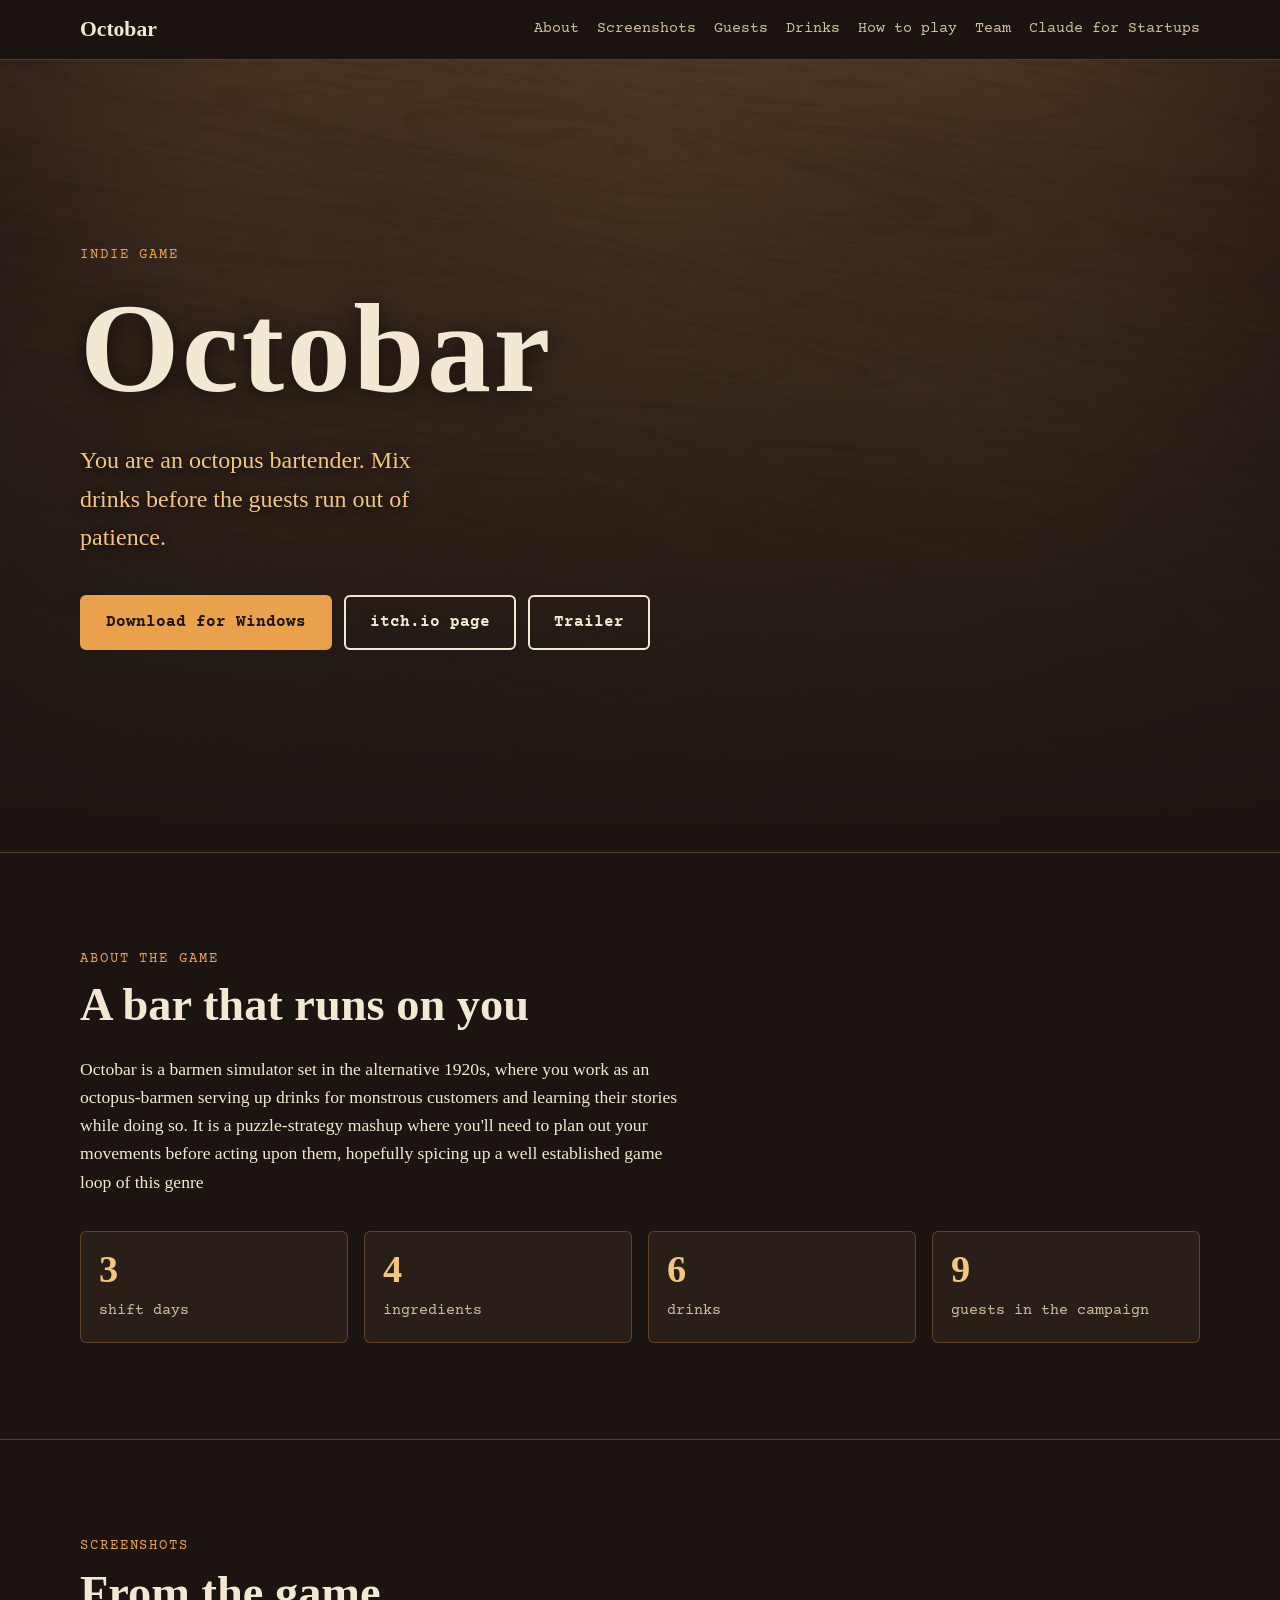
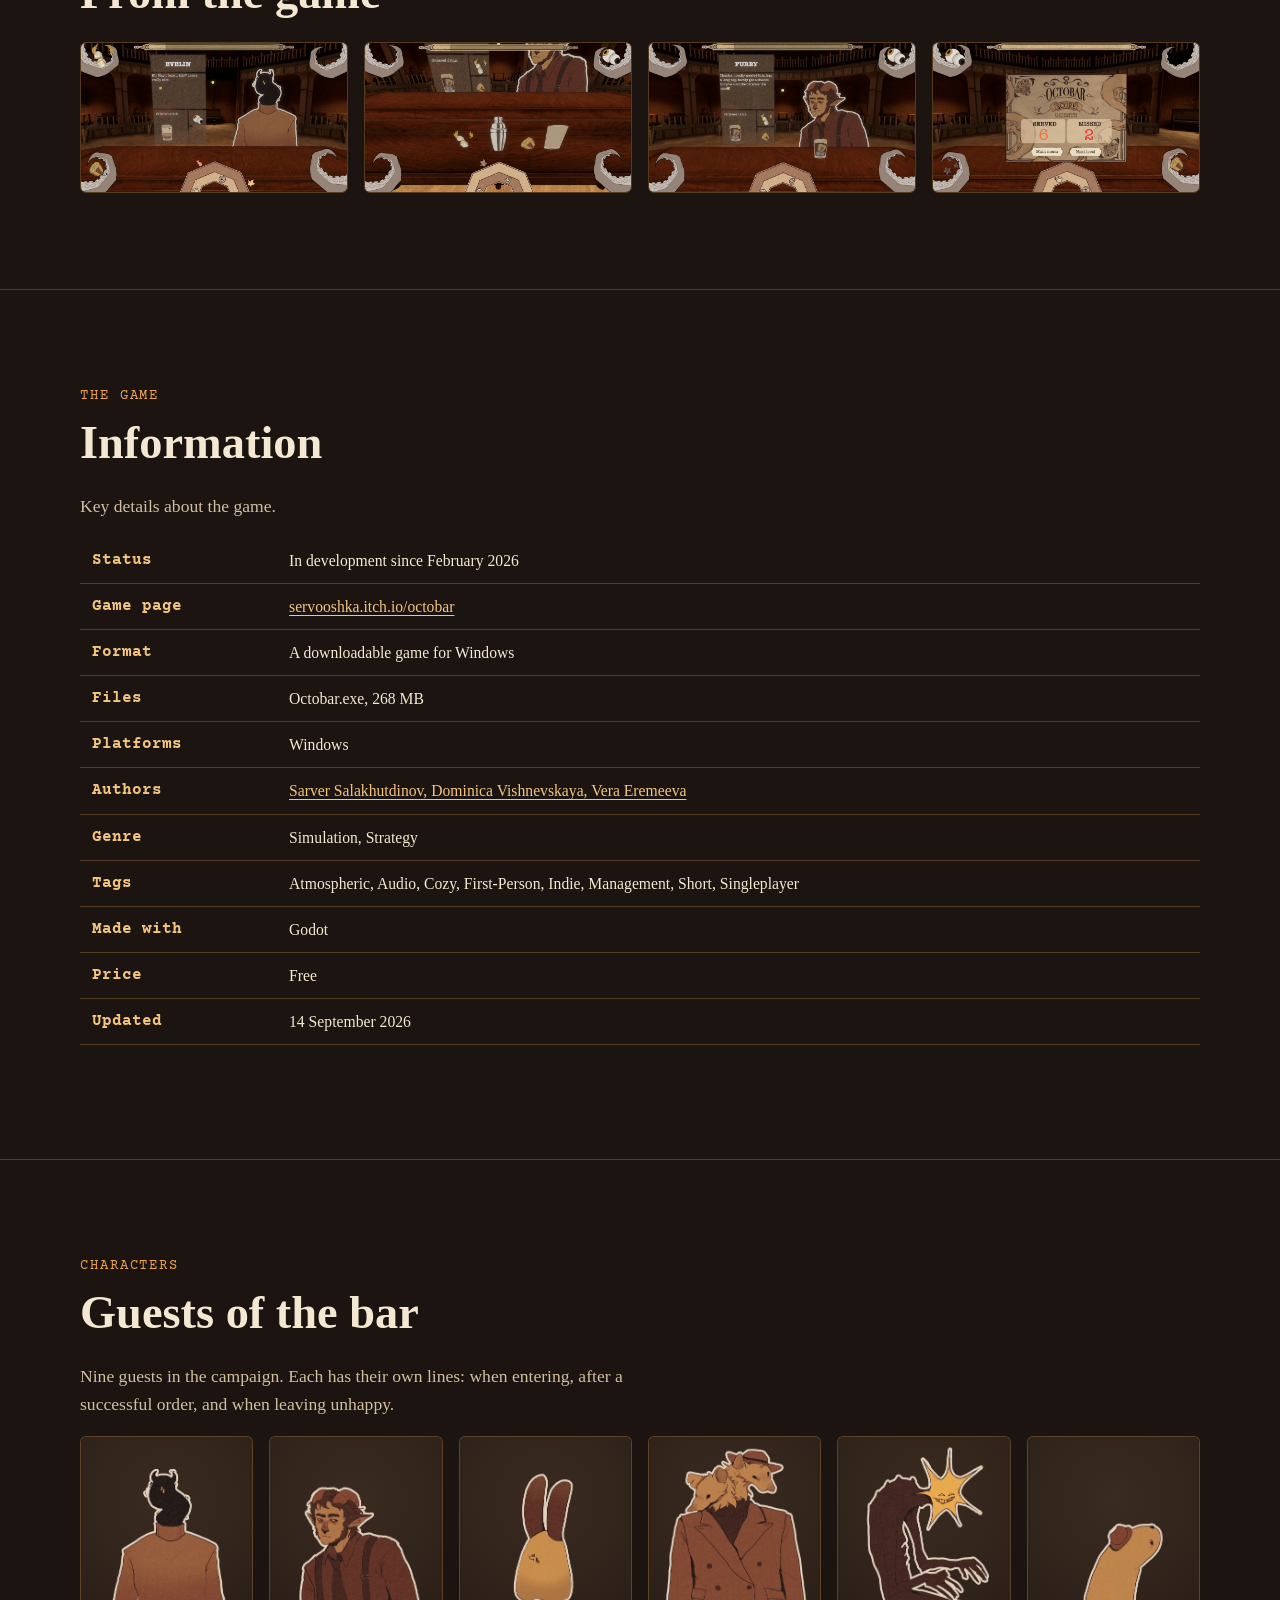
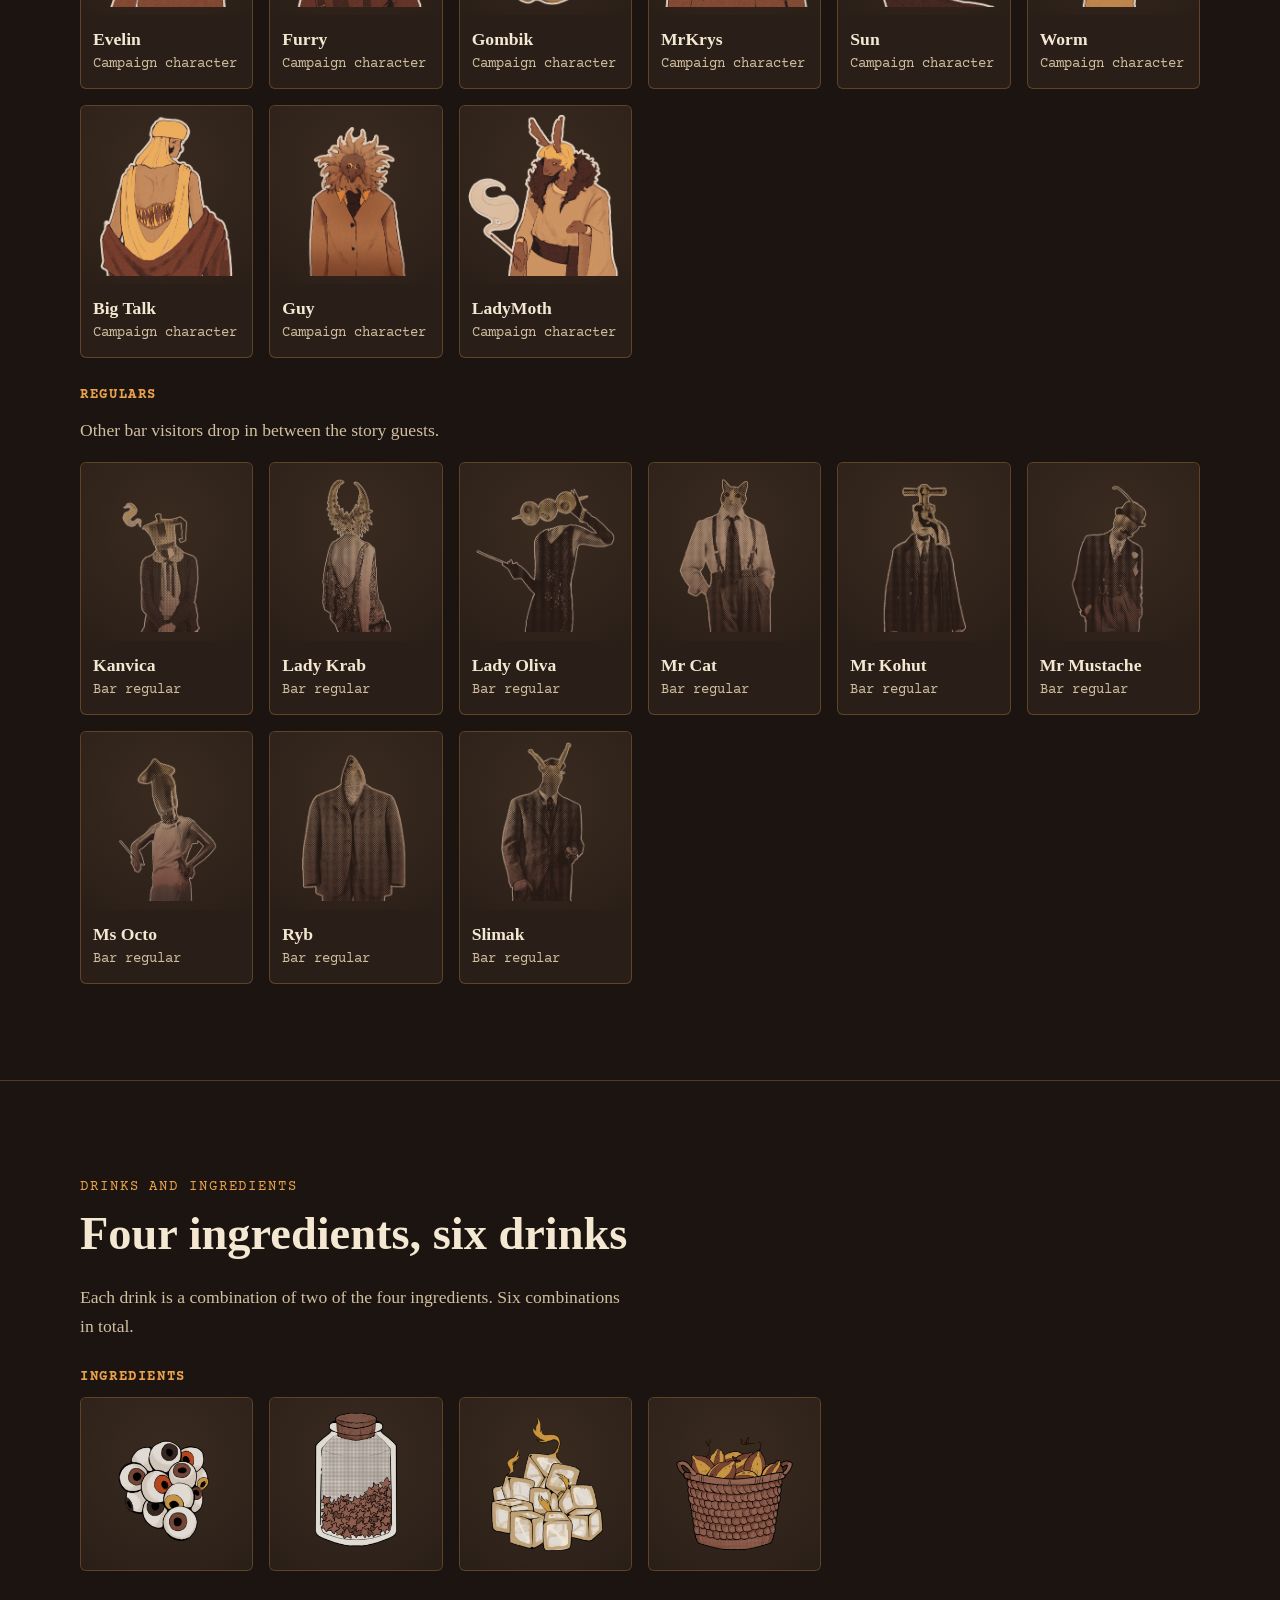
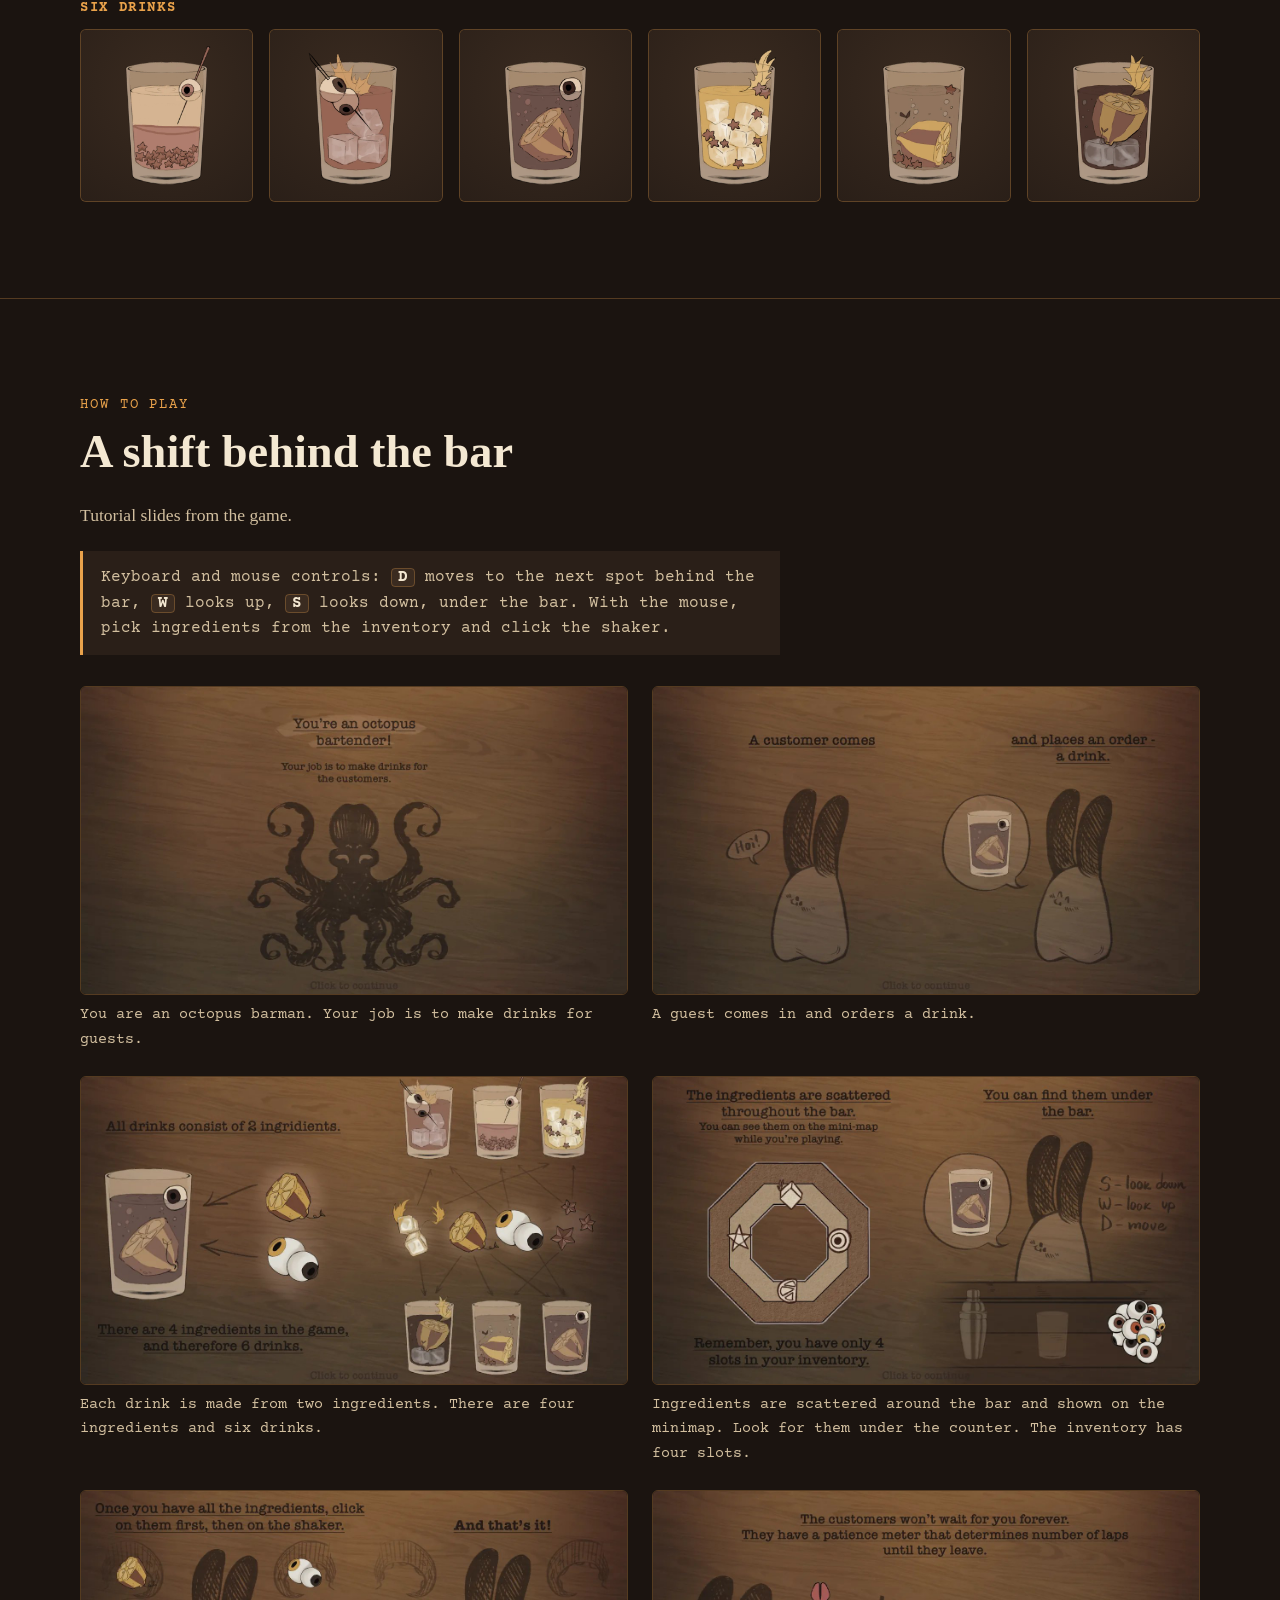
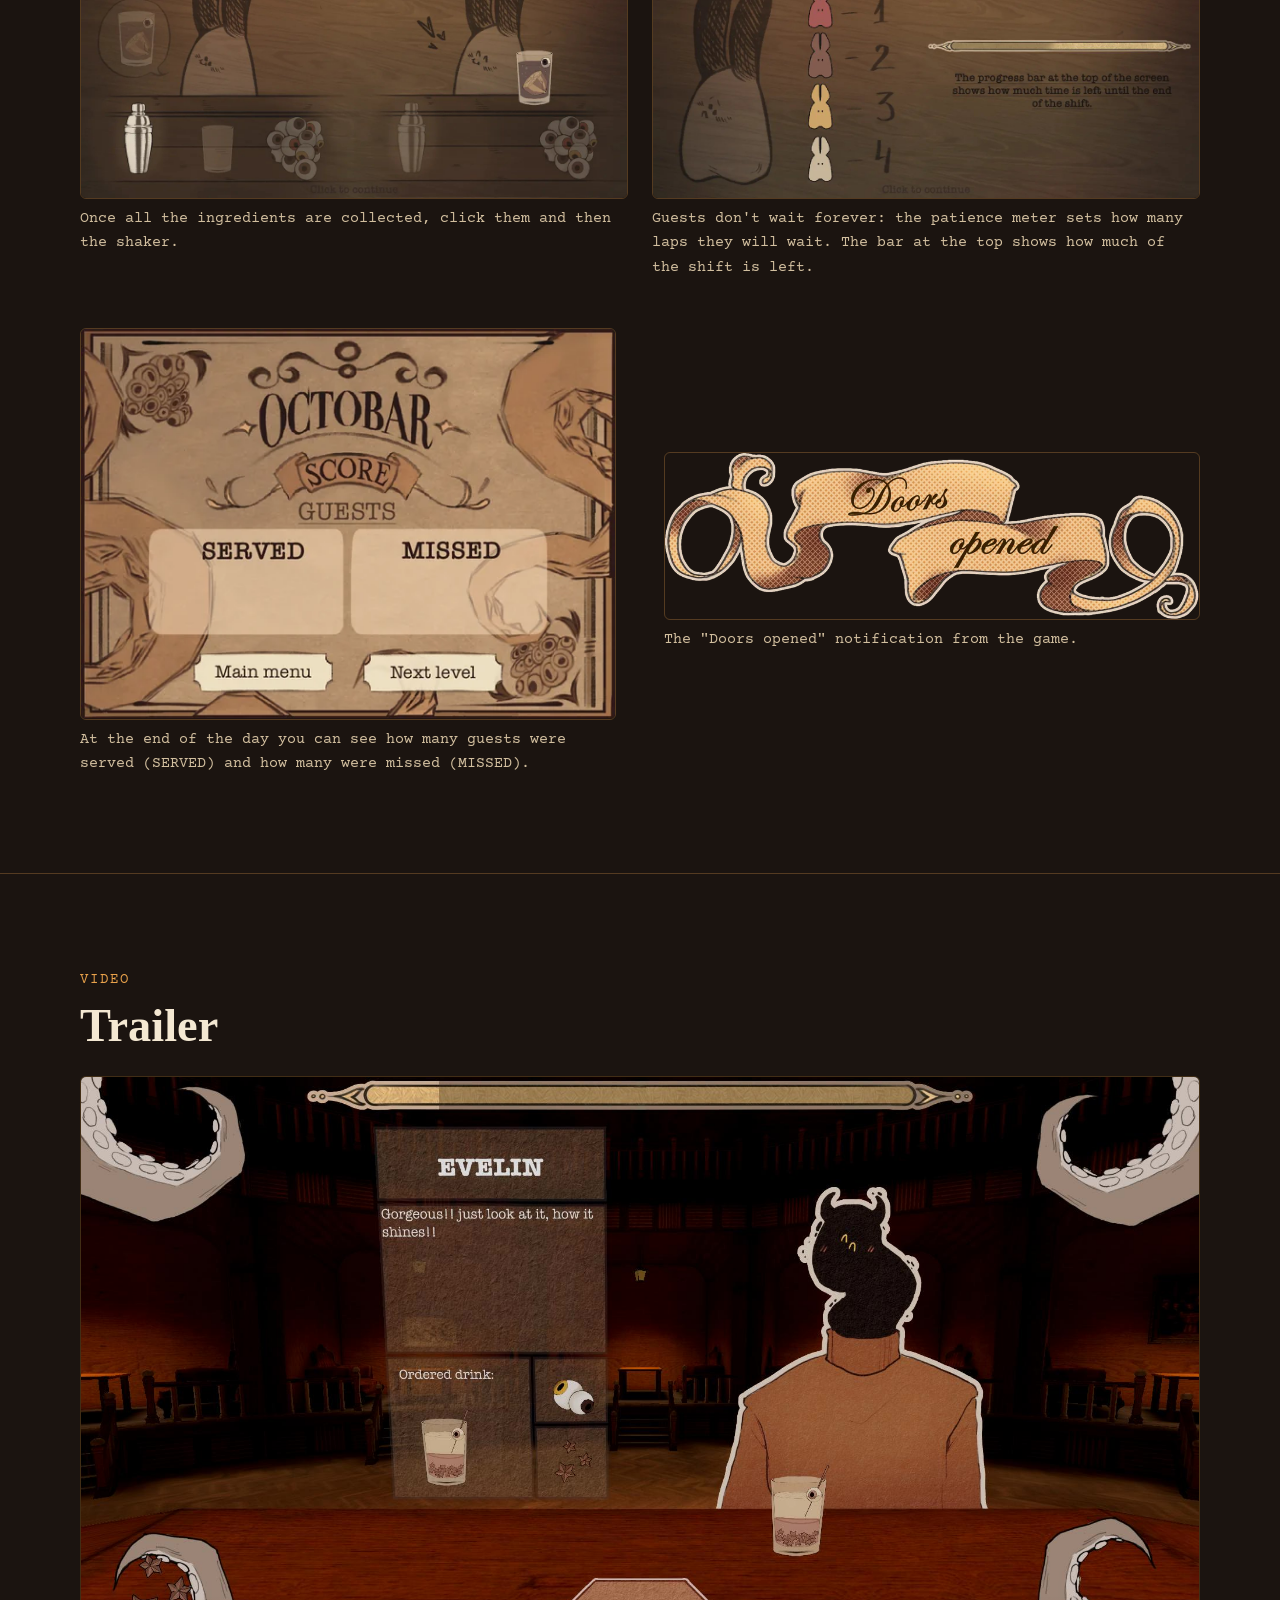
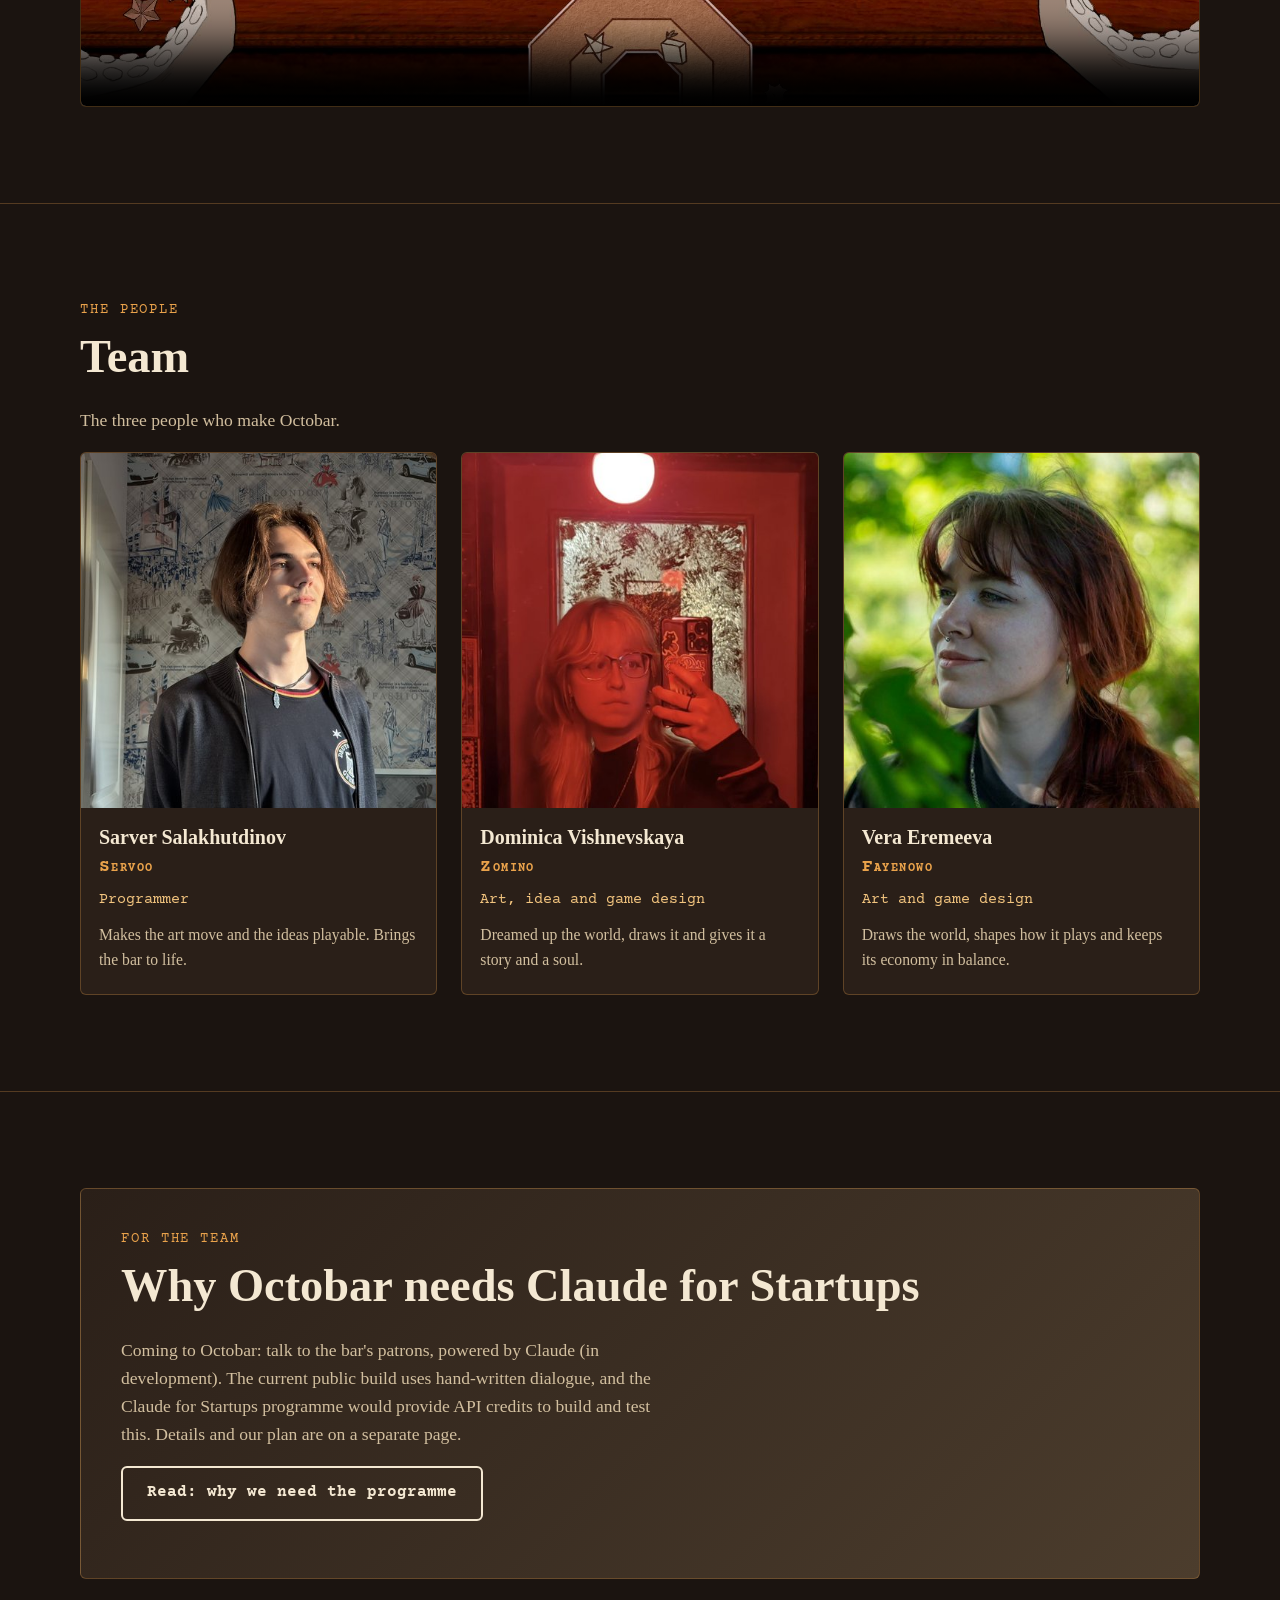
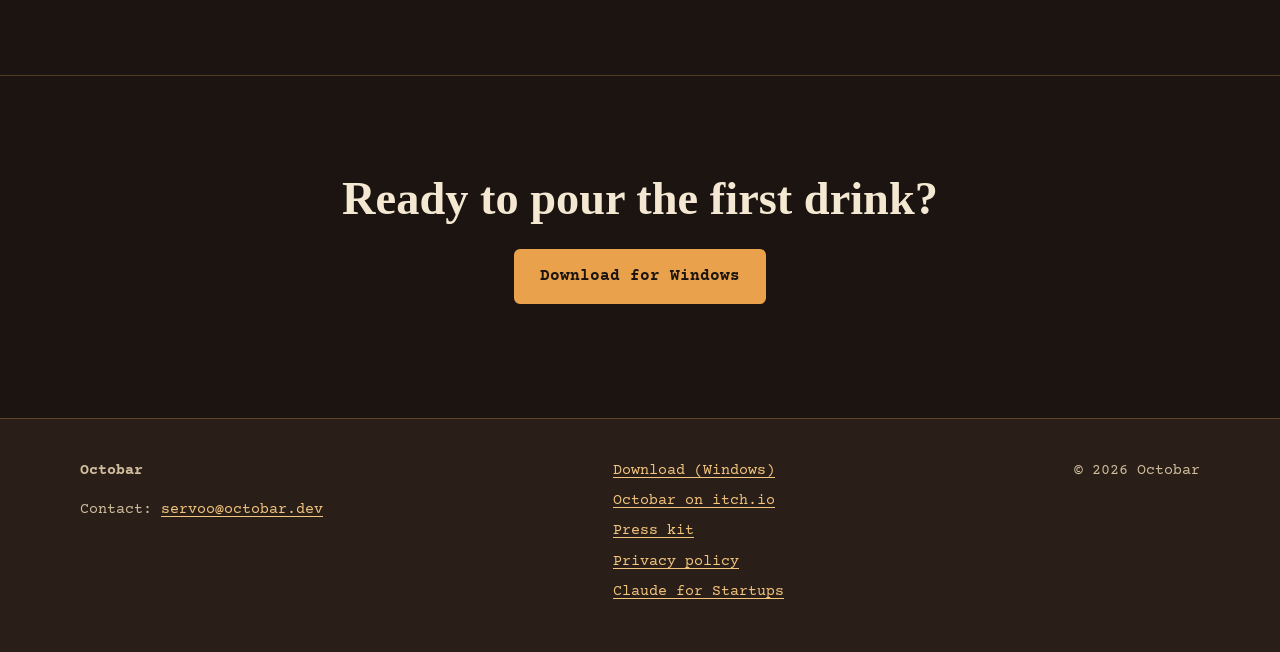
==== commit 81c609b1: "Add team photos Co-Authored-By: Claude Sonnet 5.5 <noreply@anthropic.com> Claude-Session: https://cl" ====
--- a/index.html
+++ b/index.html
@@ -375,6 +375,8 @@
         <p class="section__lead">The three people who make Octobar.</p>
         <ul class="team" role="list">
           <li class="team-card">
+            <img src="assets/img/team/servoo.jpg" width="480" height="480" loading="lazy"
+                 alt="Portrait of Sarver Salakhutdinov">
             <div class="team-card__body">
               <h3 class="team-card__name">Sarver Salakhutdinov</h3>
               <p class="team-card__handle">Servoo</p>
@@ -383,6 +385,8 @@
             </div>
           </li>
           <li class="team-card">
+            <img src="assets/img/team/zomino.jpg" width="480" height="480" loading="lazy"
+                 alt="Portrait of Dominica Vishnevskaya">
             <div class="team-card__body">
               <h3 class="team-card__name">Dominica Vishnevskaya</h3>
               <p class="team-card__handle">Zomino</p>
@@ -391,6 +395,8 @@
             </div>
           </li>
           <li class="team-card">
+            <img src="assets/img/team/fayenowo.jpg" width="480" height="480" loading="lazy"
+                 alt="Portrait of Vera Eremeeva">
             <div class="team-card__body">
               <h3 class="team-card__name">Vera Eremeeva</h3>
               <p class="team-card__handle">Fayenowo</p>
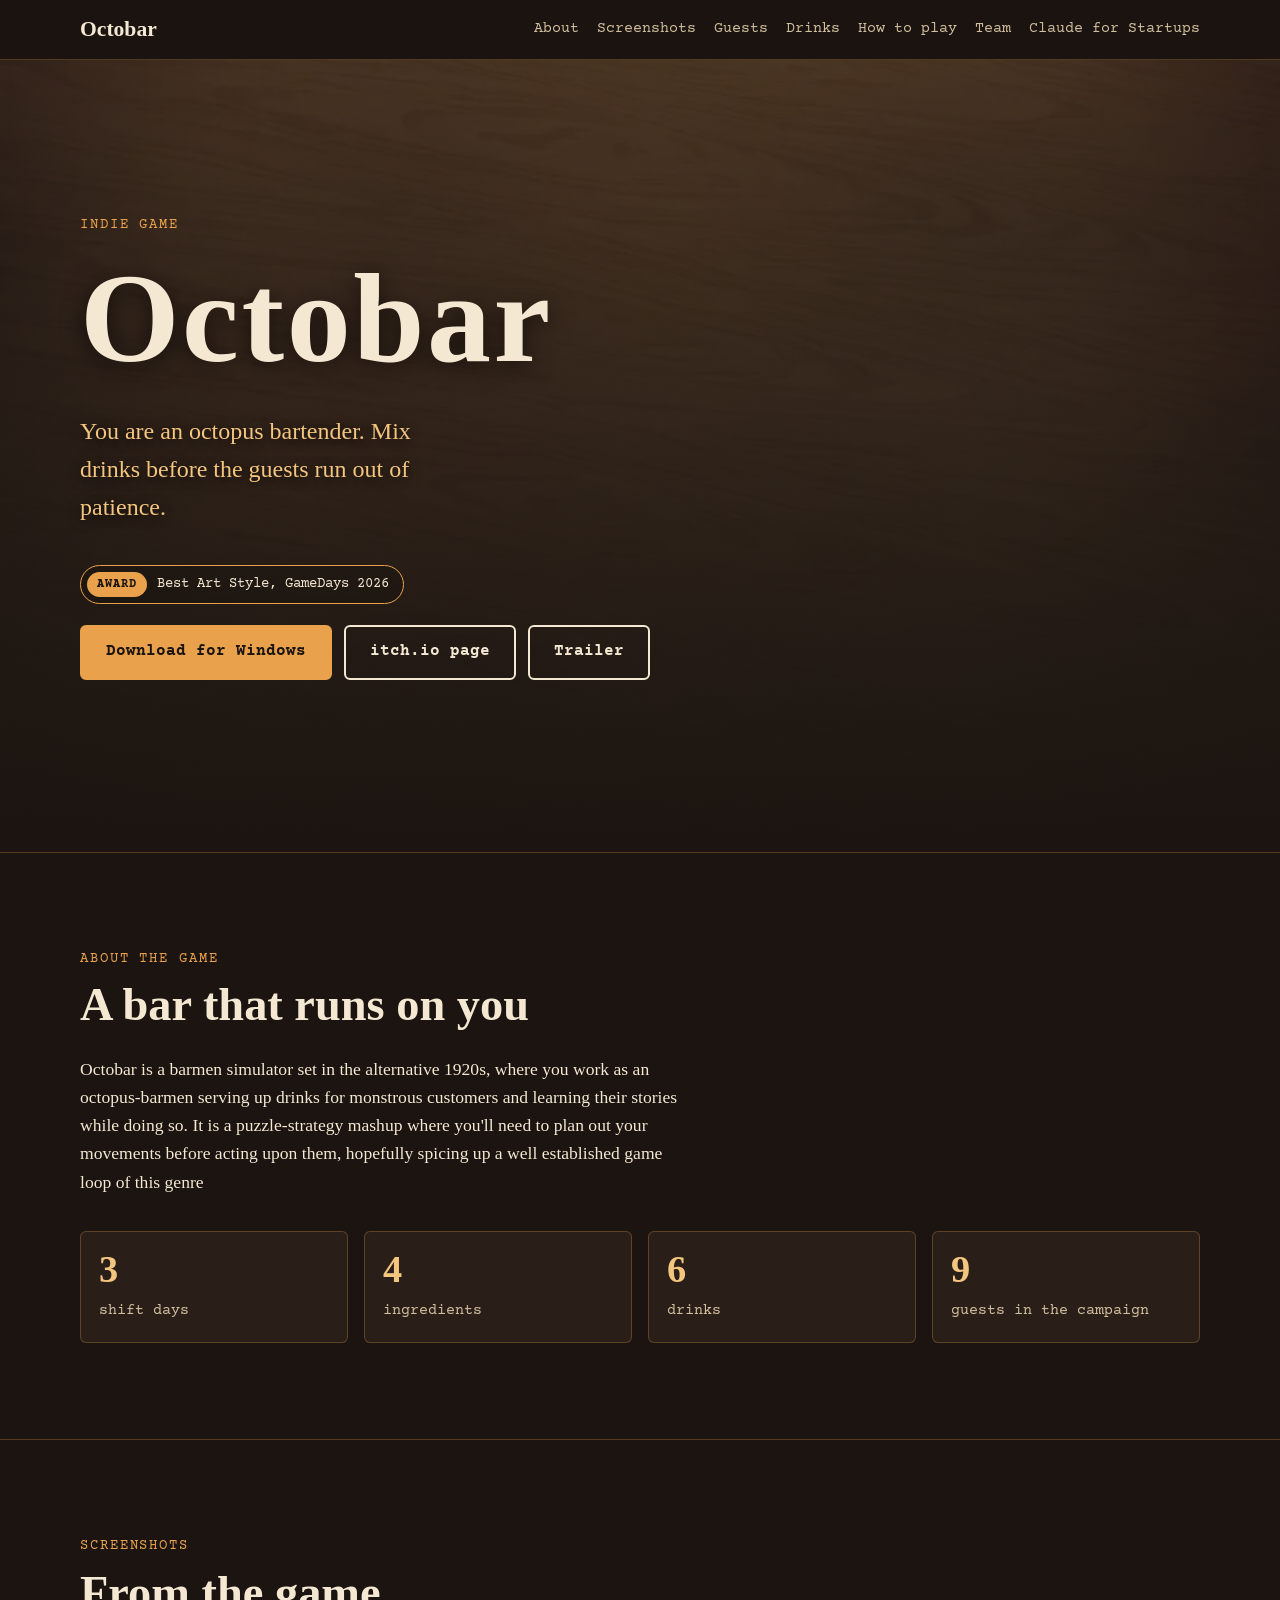
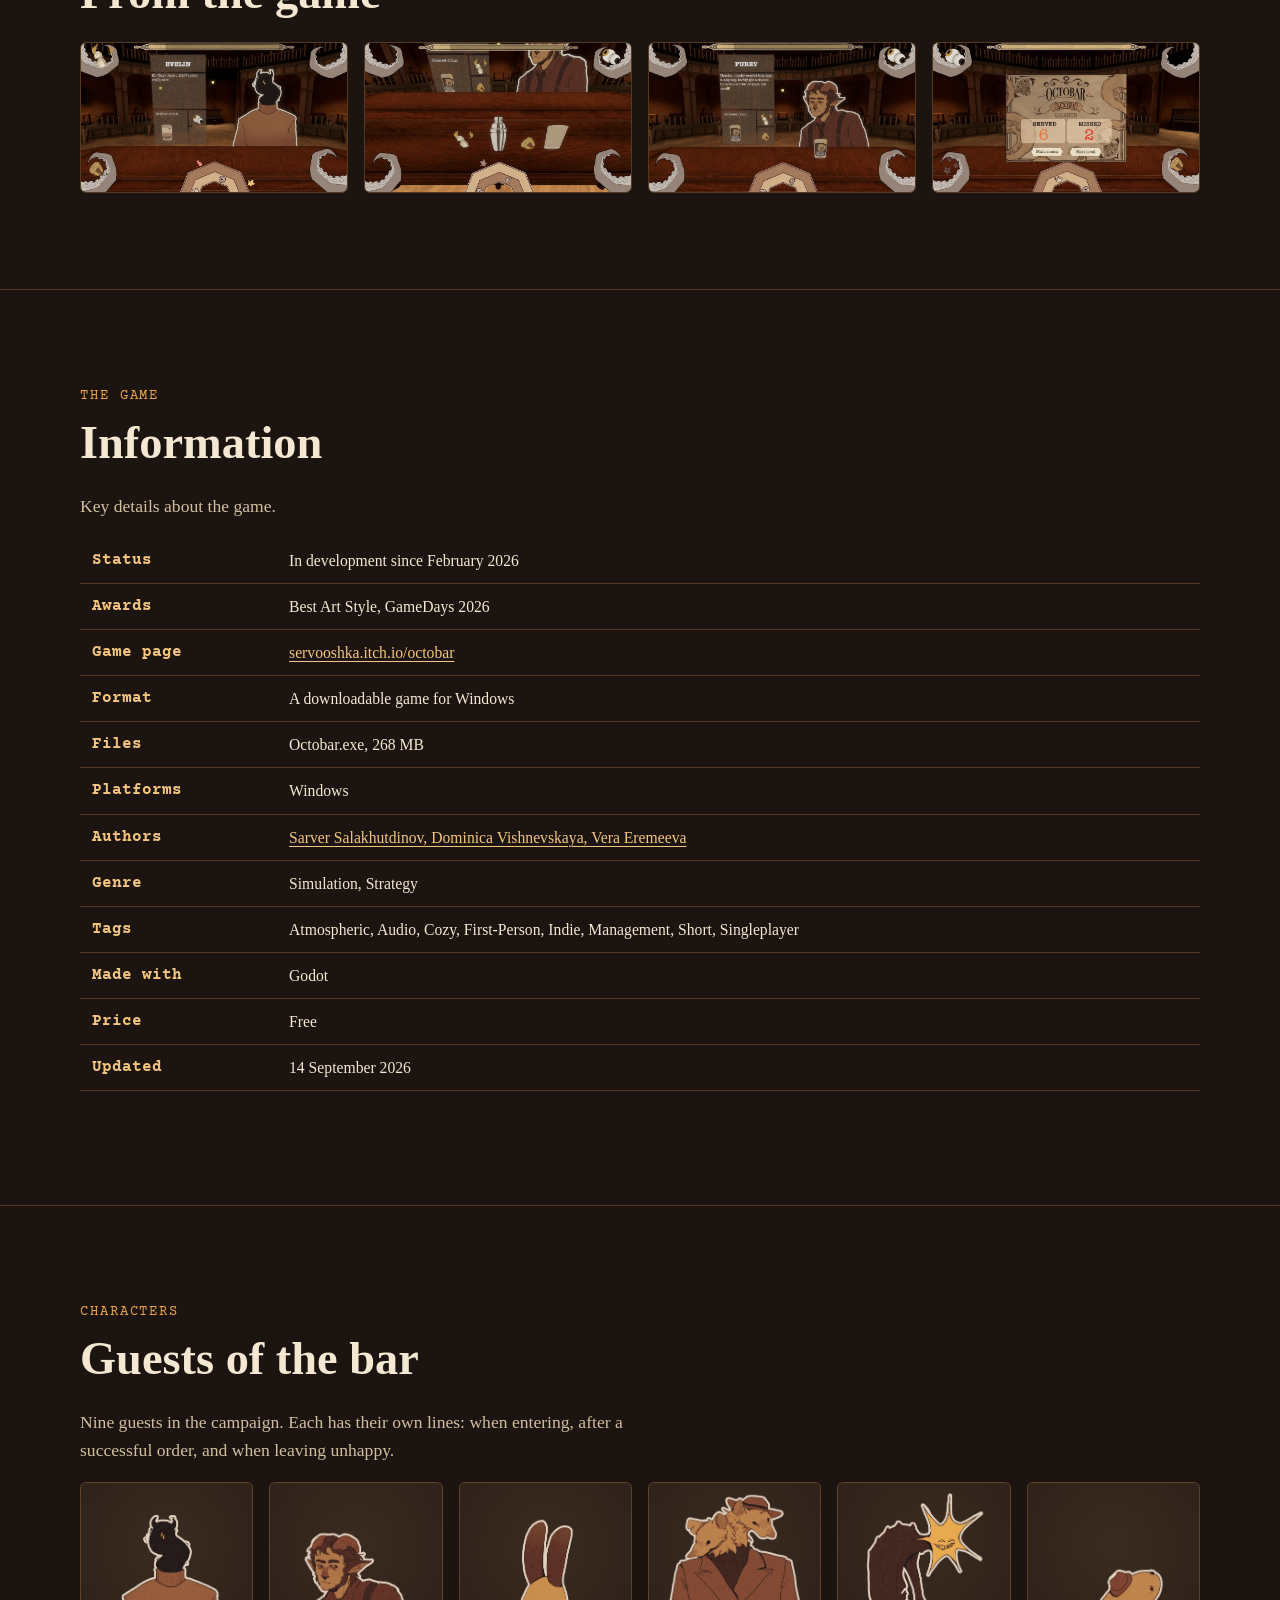
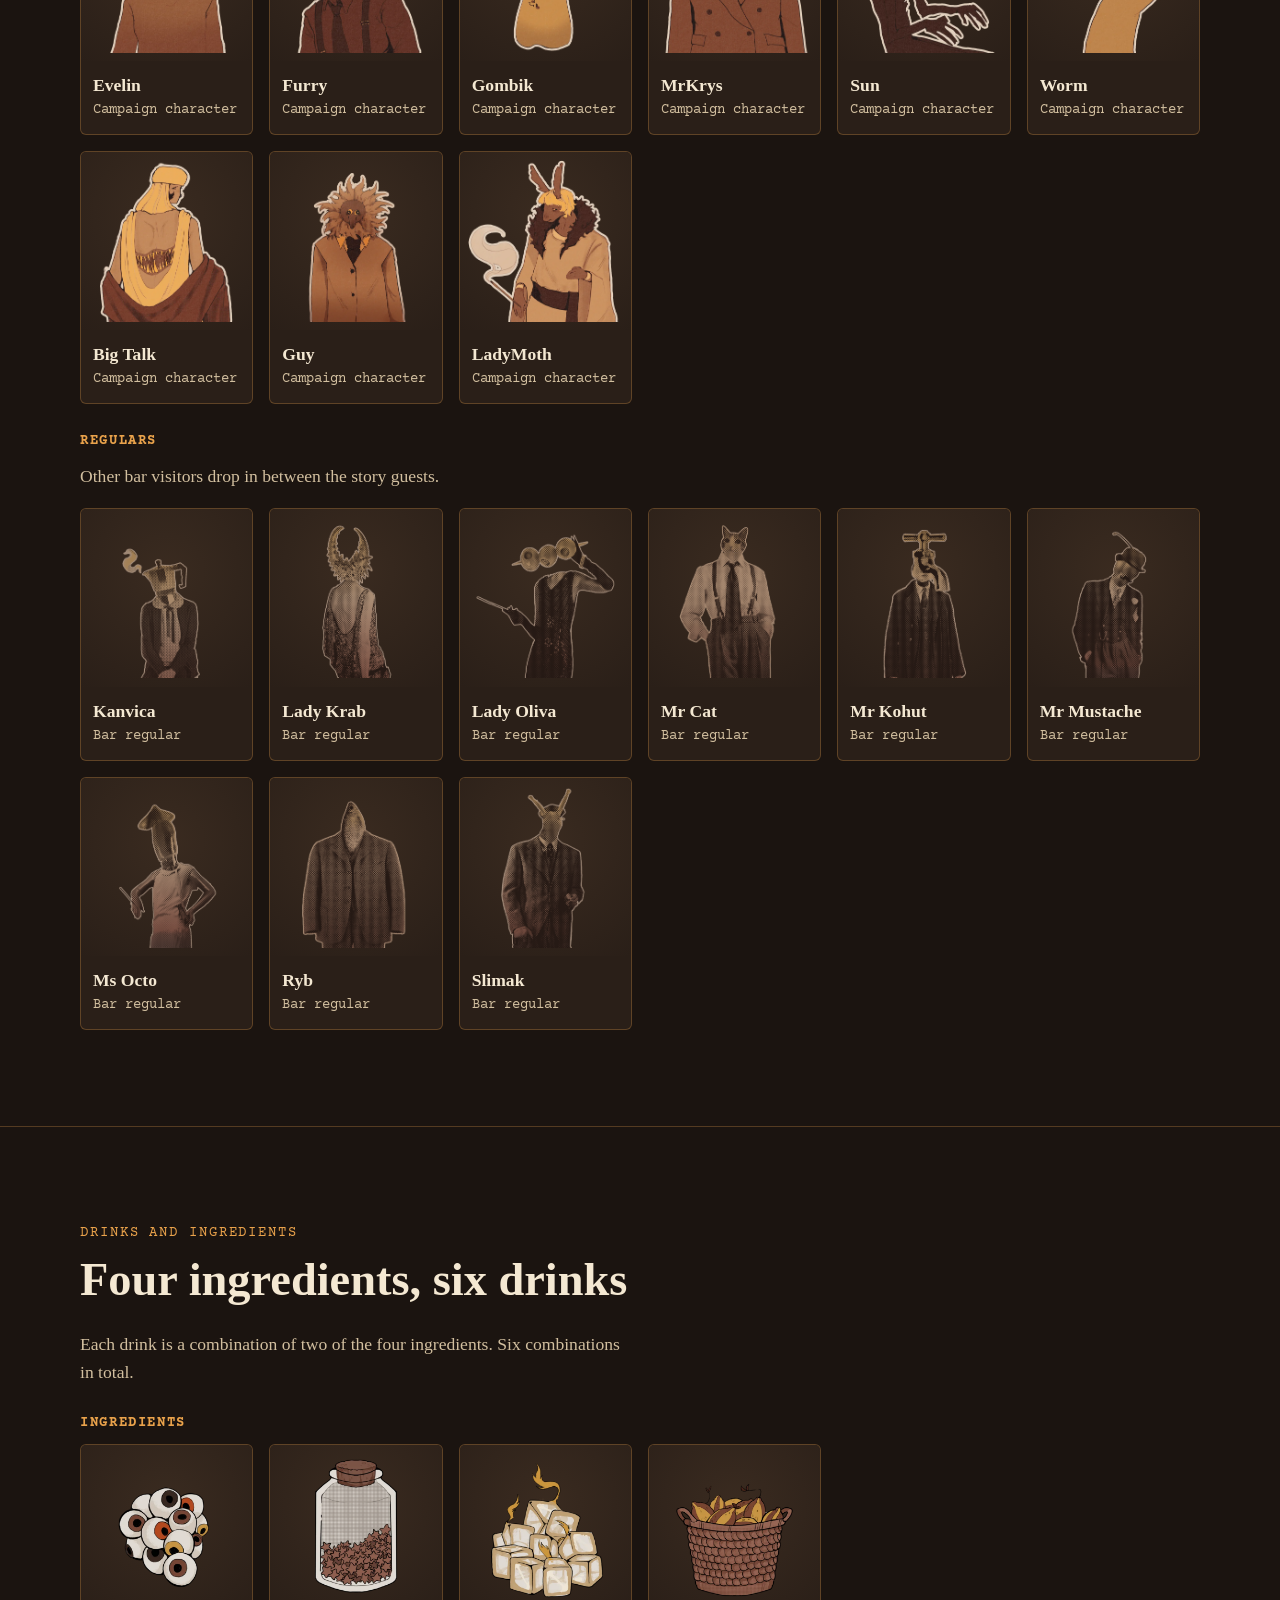
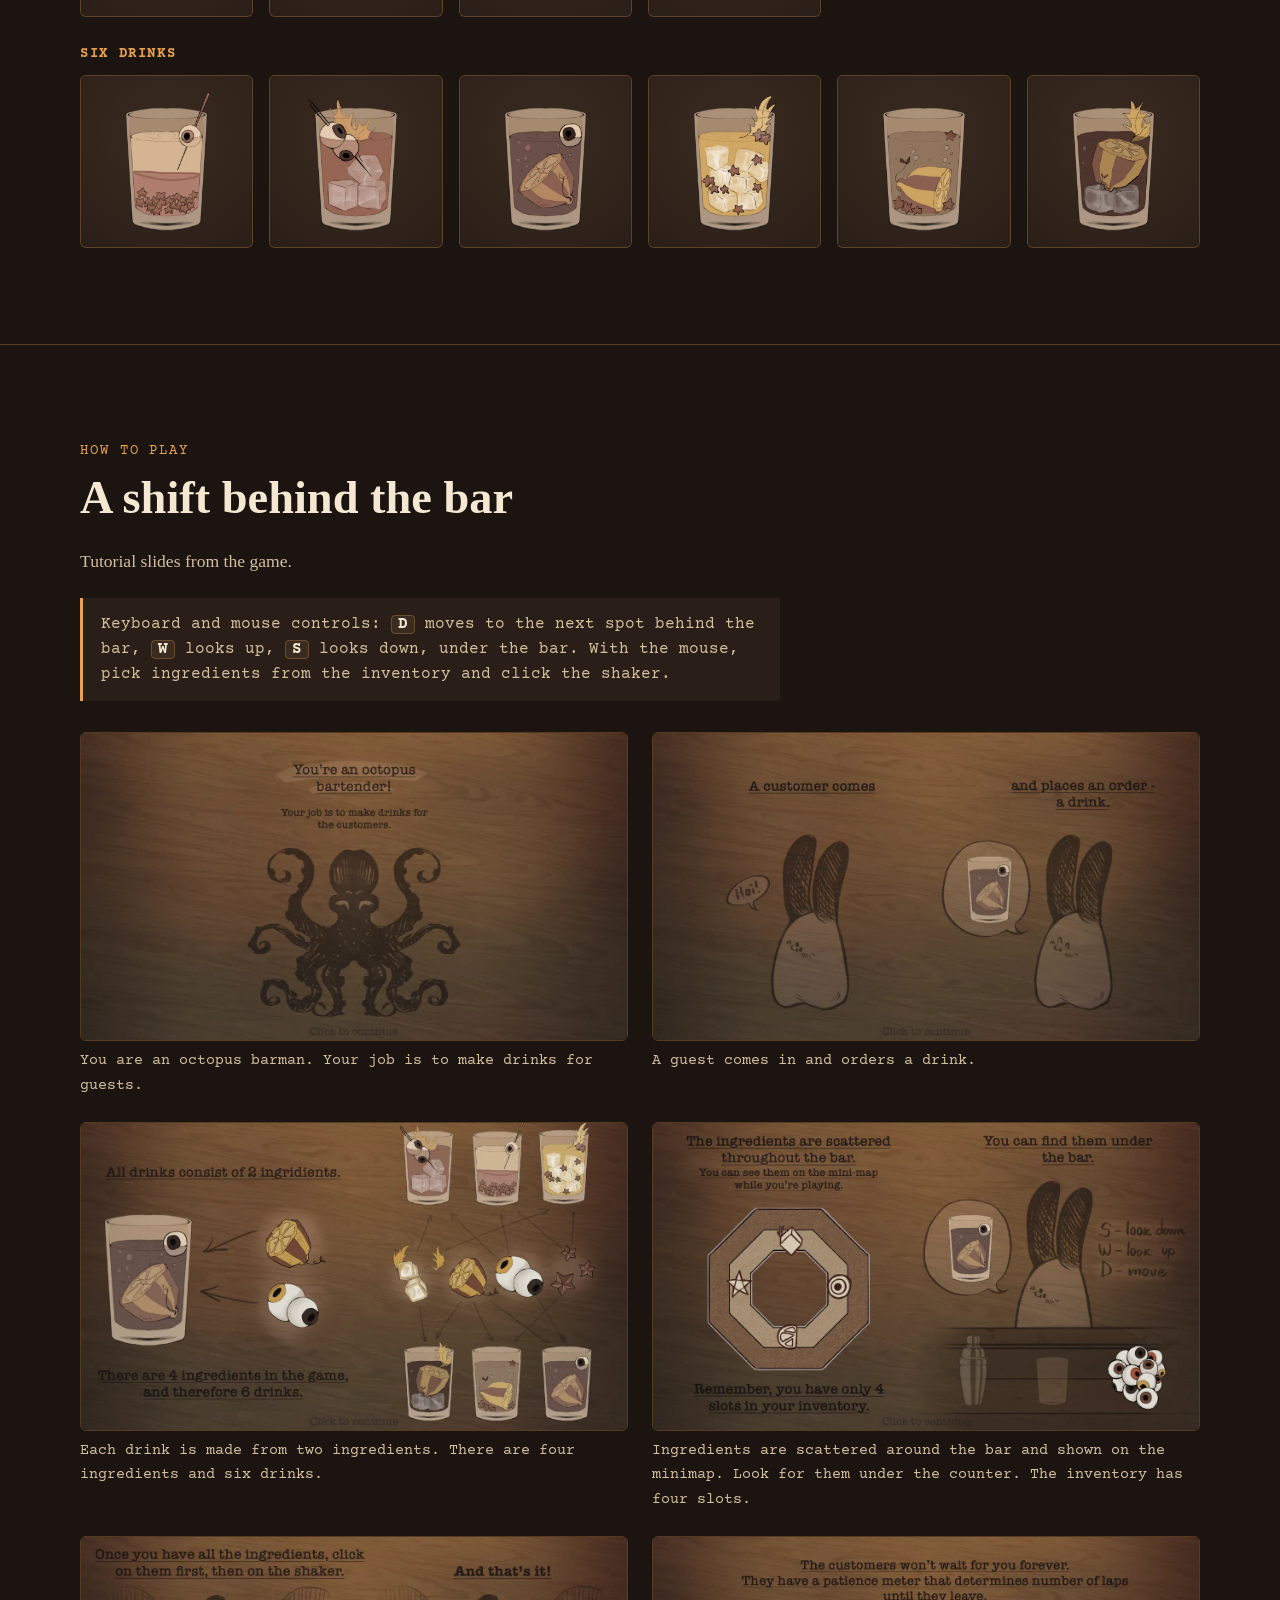
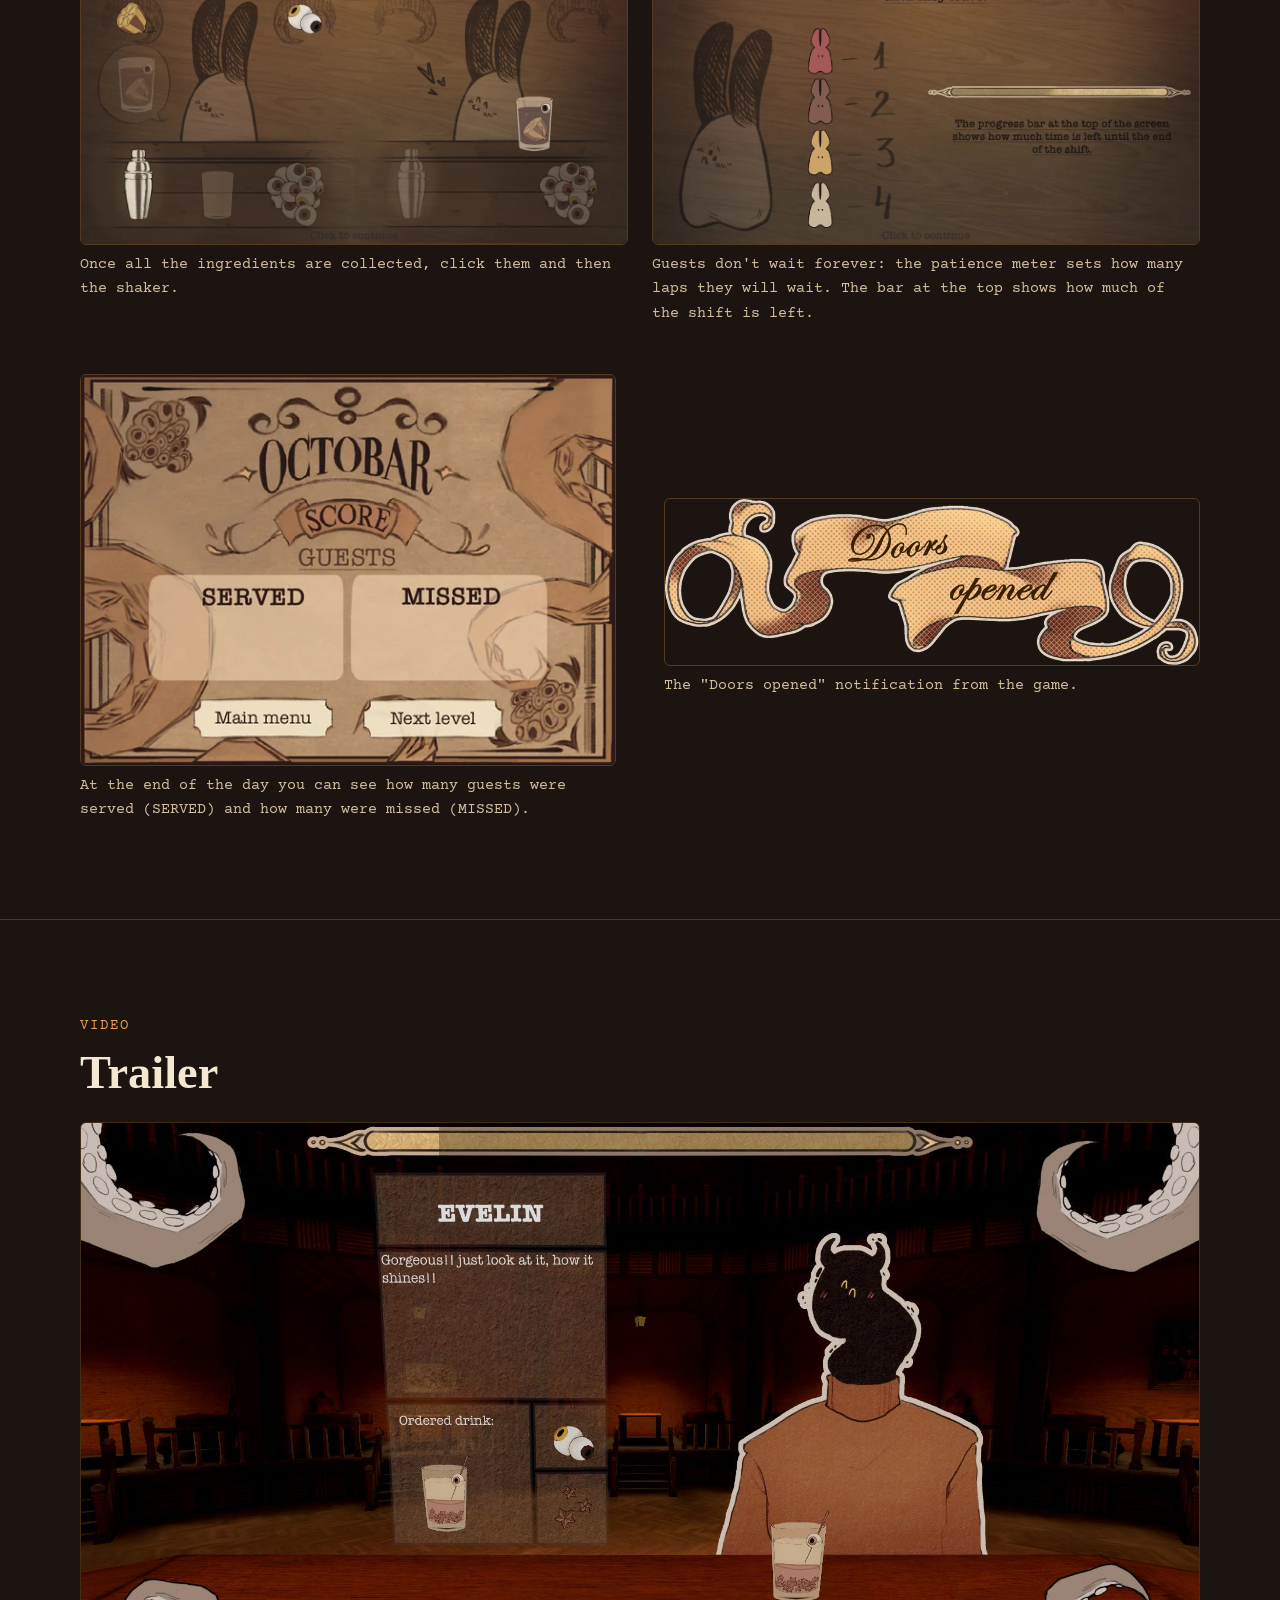
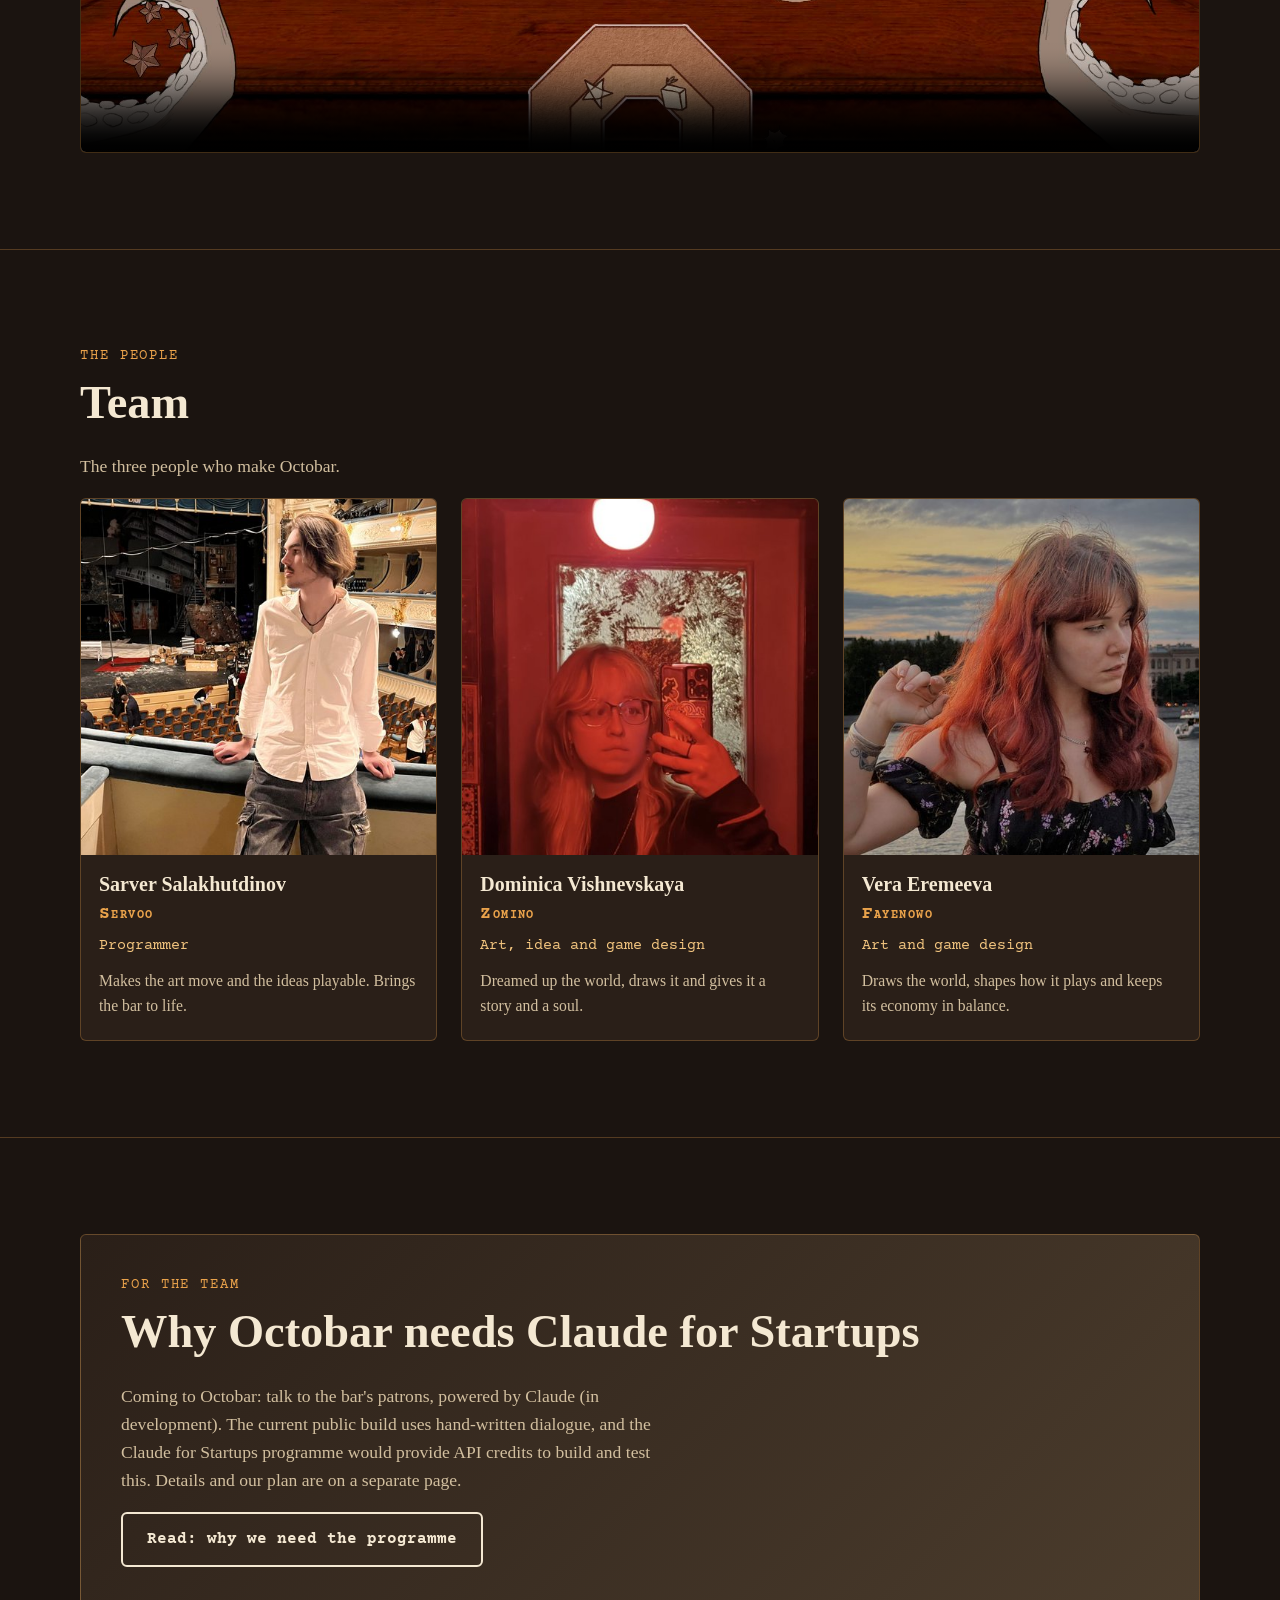
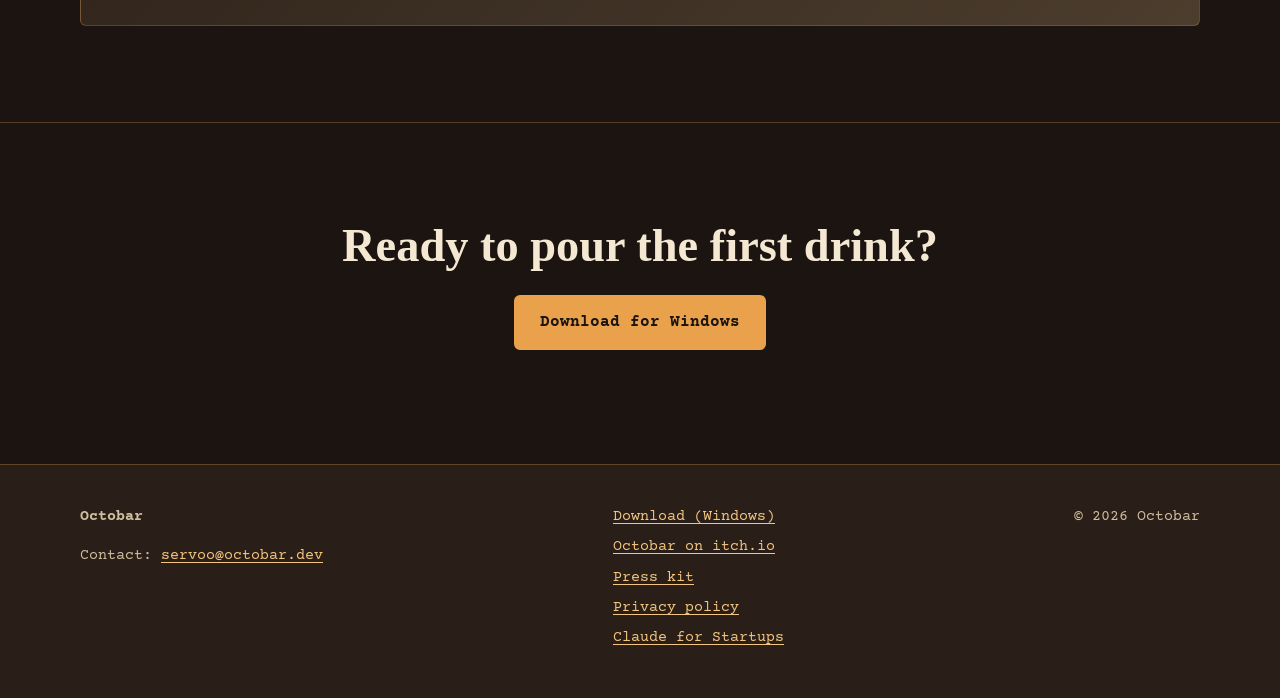
==== commit 43b4b3cd: "Add the GameDays 2026 Best Art Style award Hero badge, awards rows in the info table and press kit, " ====
--- a/index.html
+++ b/index.html
@@ -25,7 +25,7 @@
   <link rel="preconnect" href="https://fonts.googleapis.com">
   <link rel="preconnect" href="https://fonts.gstatic.com" crossorigin>
   <link href="https://fonts.googleapis.com/css2?family=Old+Standard+TT:ital,wght@0,400;0,700;1,400&family=Courier+Prime:wght@400;700&display=swap" rel="stylesheet">
-  <link rel="stylesheet" href="styles.css?v=20261009">
+  <link rel="stylesheet" href="styles.css?v=20261101">
 </head>
 <body>
   <a class="skip-link" href="#main">Skip to content</a>
@@ -53,6 +53,7 @@
         <p class="eyebrow">Indie game</p>
         <h1 id="hero-title" class="hero__title">Octobar</h1>
         <p class="hero__tagline">You are an octopus bartender. Mix drinks before the guests run out of patience.</p>
+        <p class="award"><span class="award__label">Award</span> Best Art Style, GameDays 2026</p>
         <div class="hero__actions">
           <a class="btn" href="https://download.octobar.dev/Octobar.exe" download>Download for Windows</a>
           <a class="btn btn--ghost" href="https://servooshka.itch.io/octobar" target="_blank" rel="noopener">itch.io page</a>
@@ -113,6 +114,7 @@
           <table>
             <tbody>
               <tr><th scope="row">Status</th><td>In development since February 2026</td></tr>
+              <tr><th scope="row">Awards</th><td>Best Art Style, GameDays 2026</td></tr>
               <tr><th scope="row">Game page</th><td><a href="https://servooshka.itch.io/octobar" target="_blank" rel="noopener">servooshka.itch.io/octobar</a></td></tr>
               <tr><th scope="row">Format</th><td>A downloadable game for Windows</td></tr>
               <tr><th scope="row">Files</th><td>Octobar.exe, 268 MB</td></tr>
--- a/styles.css
+++ b/styles.css
@@ -250,6 +250,32 @@
   text-shadow: 0 2px 12px rgba(0, 0, 0, 0.7);
 }
 
+.award {
+  display: inline-flex;
+  align-items: center;
+  gap: 10px;
+  margin: 0 0 1.4em;
+  padding: 6px 14px 6px 6px;
+  border: 1px solid var(--c-amber);
+  border-radius: 999px;
+  background: rgba(27, 20, 16, 0.55);
+  color: var(--c-ink);
+  font-family: var(--f-type);
+  font-size: 0.9rem;
+  text-shadow: none;
+}
+
+.award__label {
+  padding: 3px 10px;
+  border-radius: 999px;
+  background: var(--c-amber);
+  color: #1b1410;
+  font-weight: 700;
+  font-size: 0.75rem;
+  letter-spacing: 0.08em;
+  text-transform: uppercase;
+}
+
 .hero__actions {
   display: flex;
   flex-wrap: wrap;
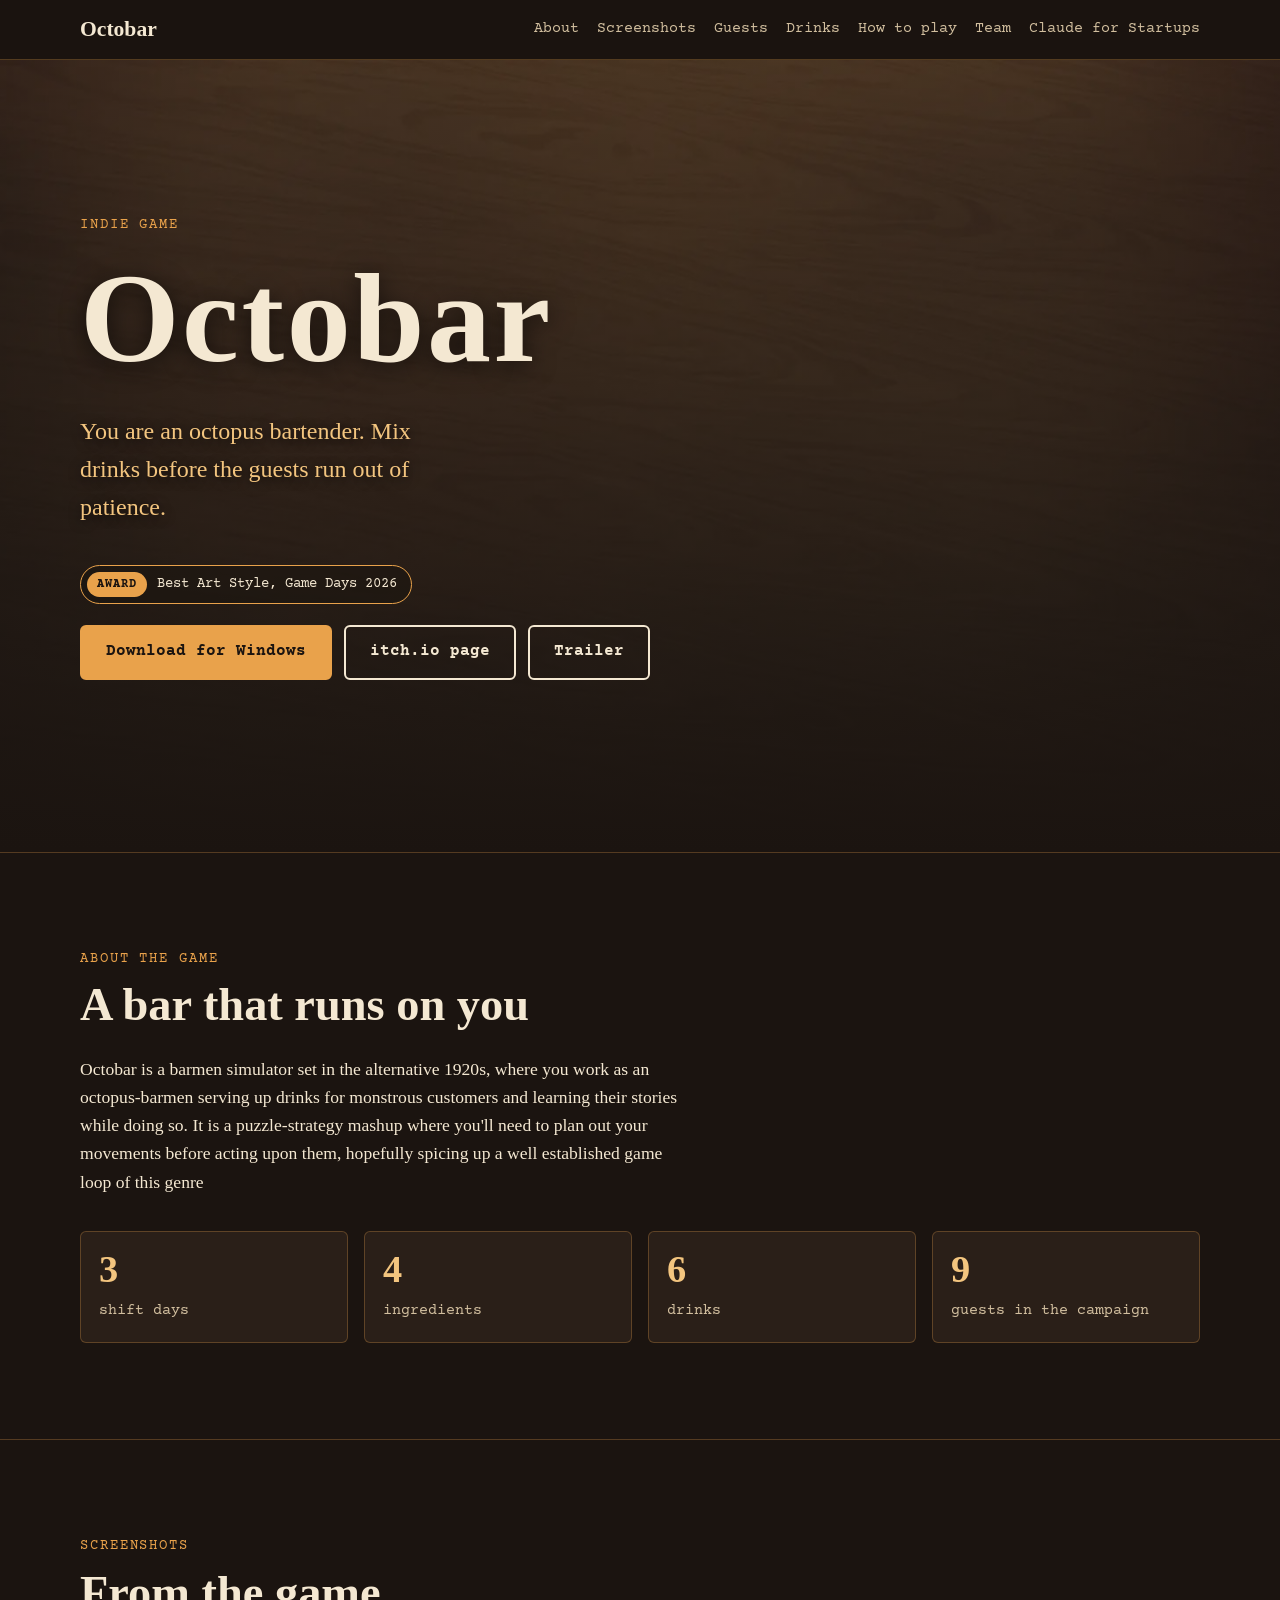
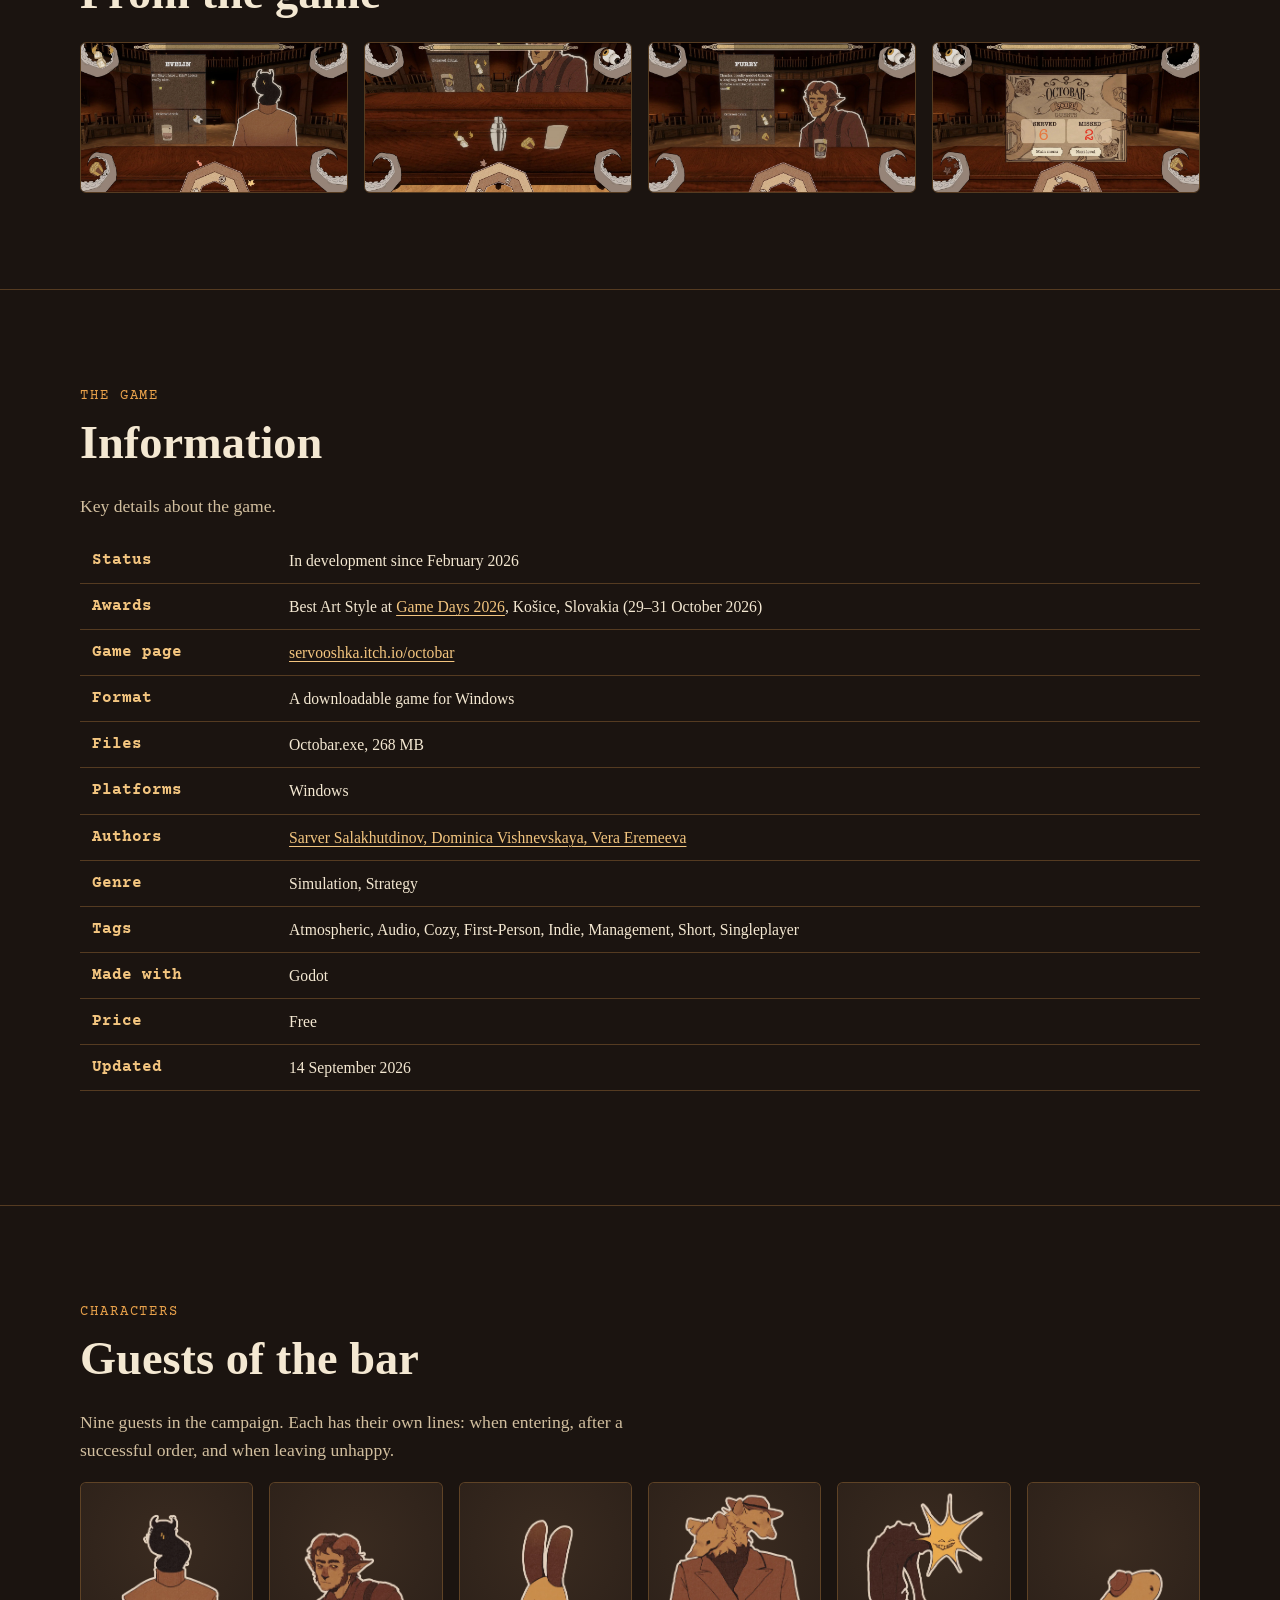
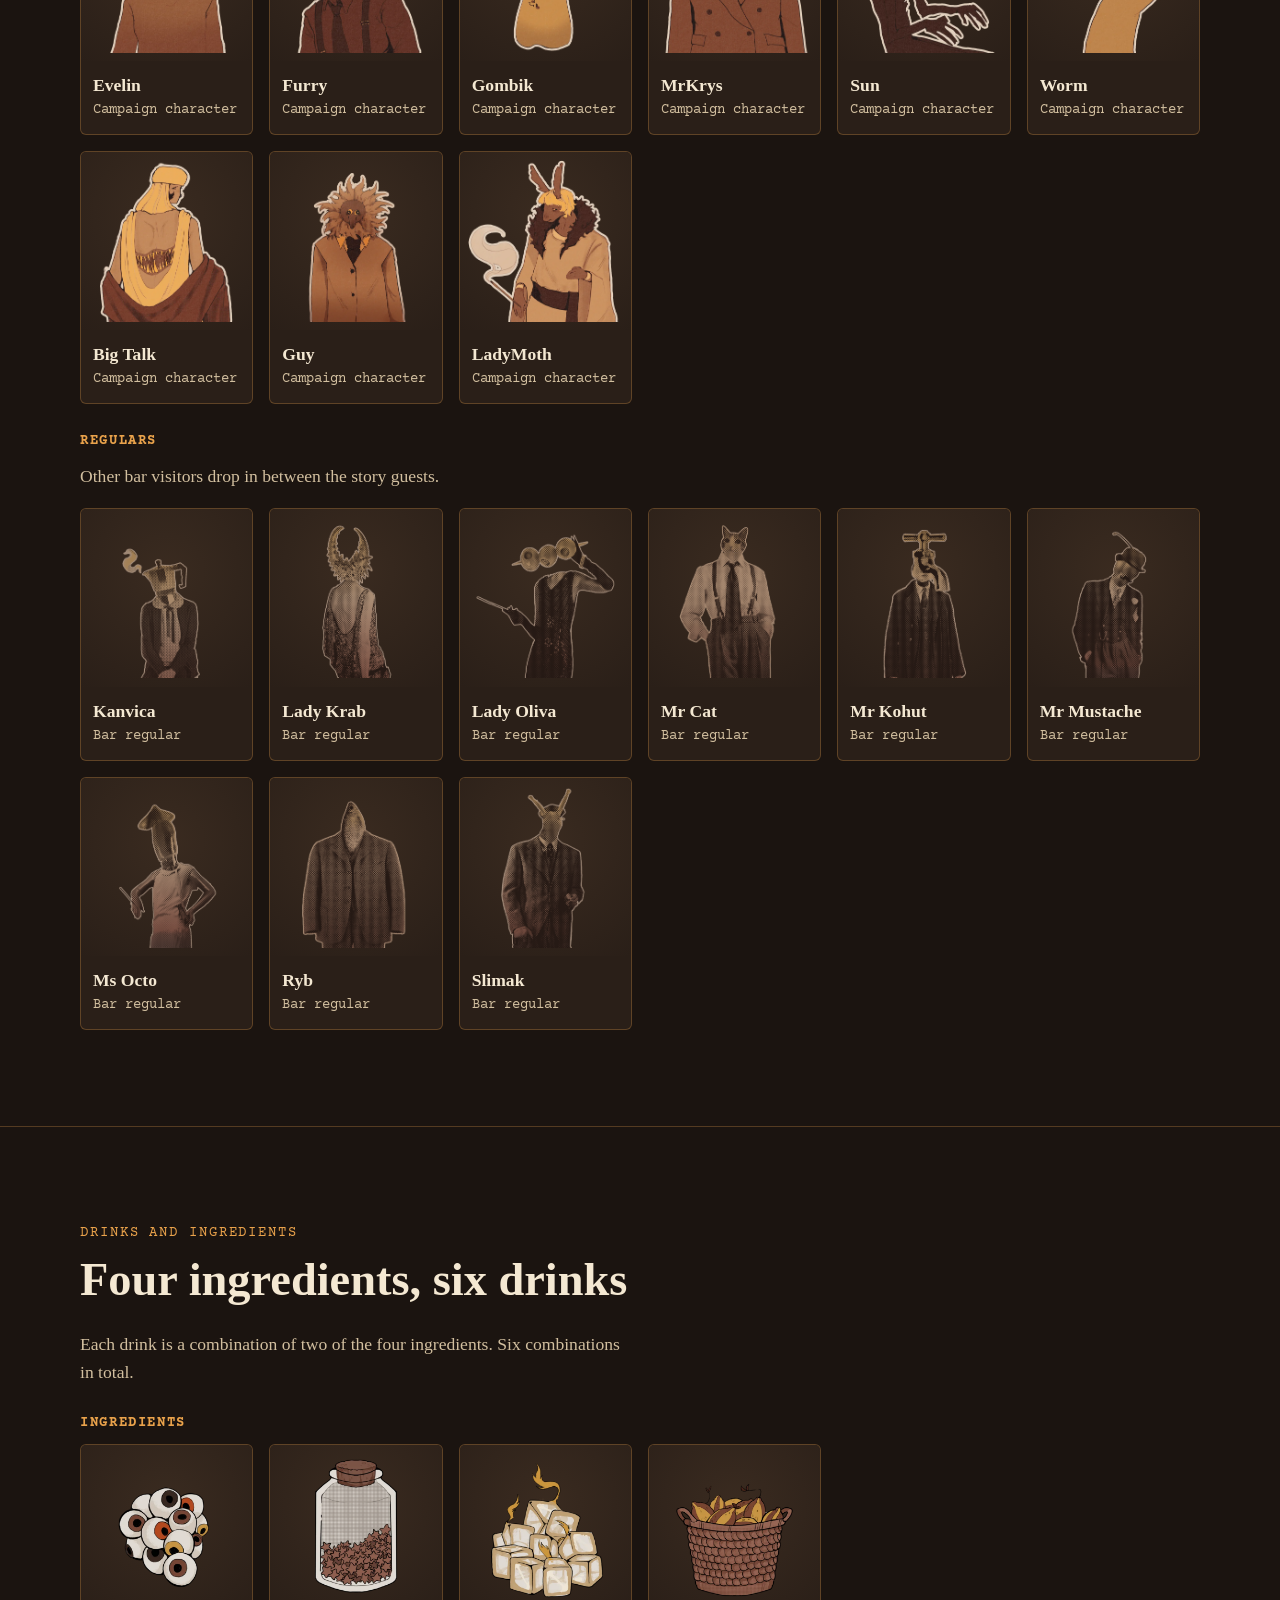
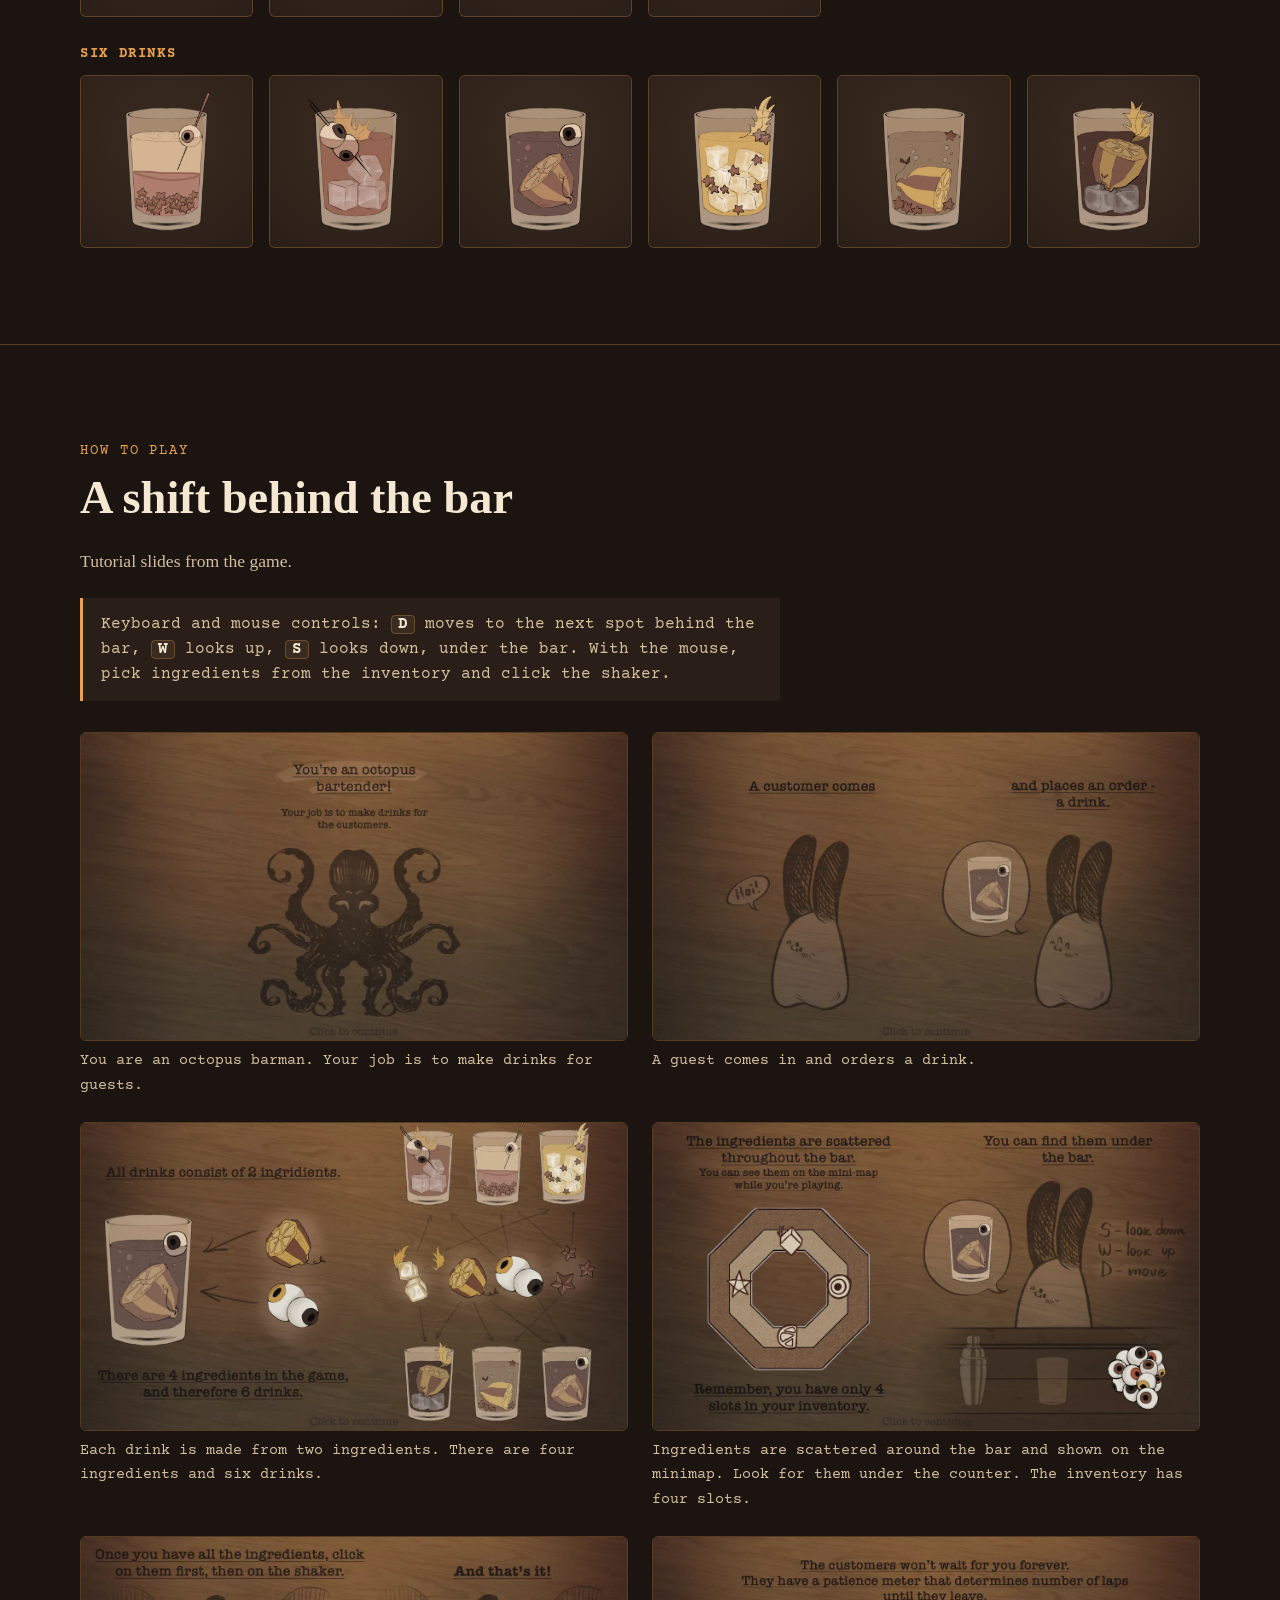
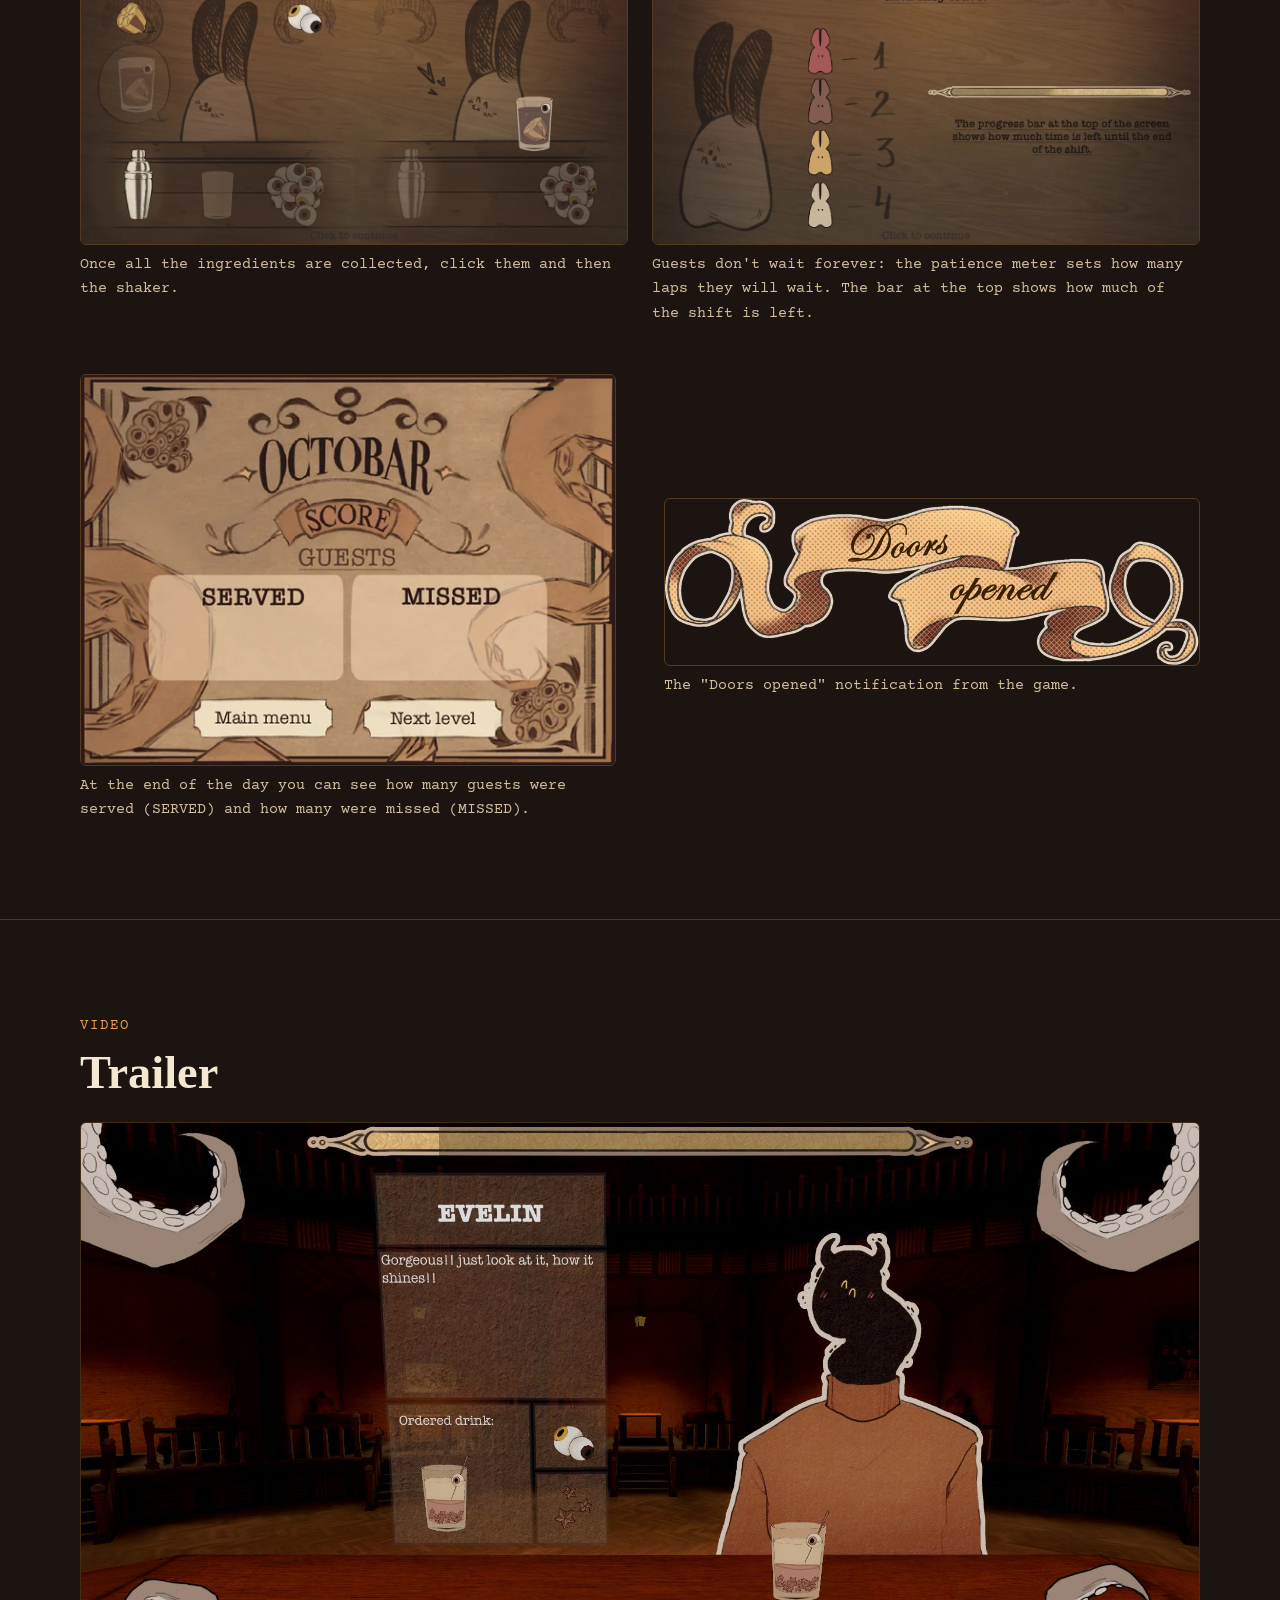
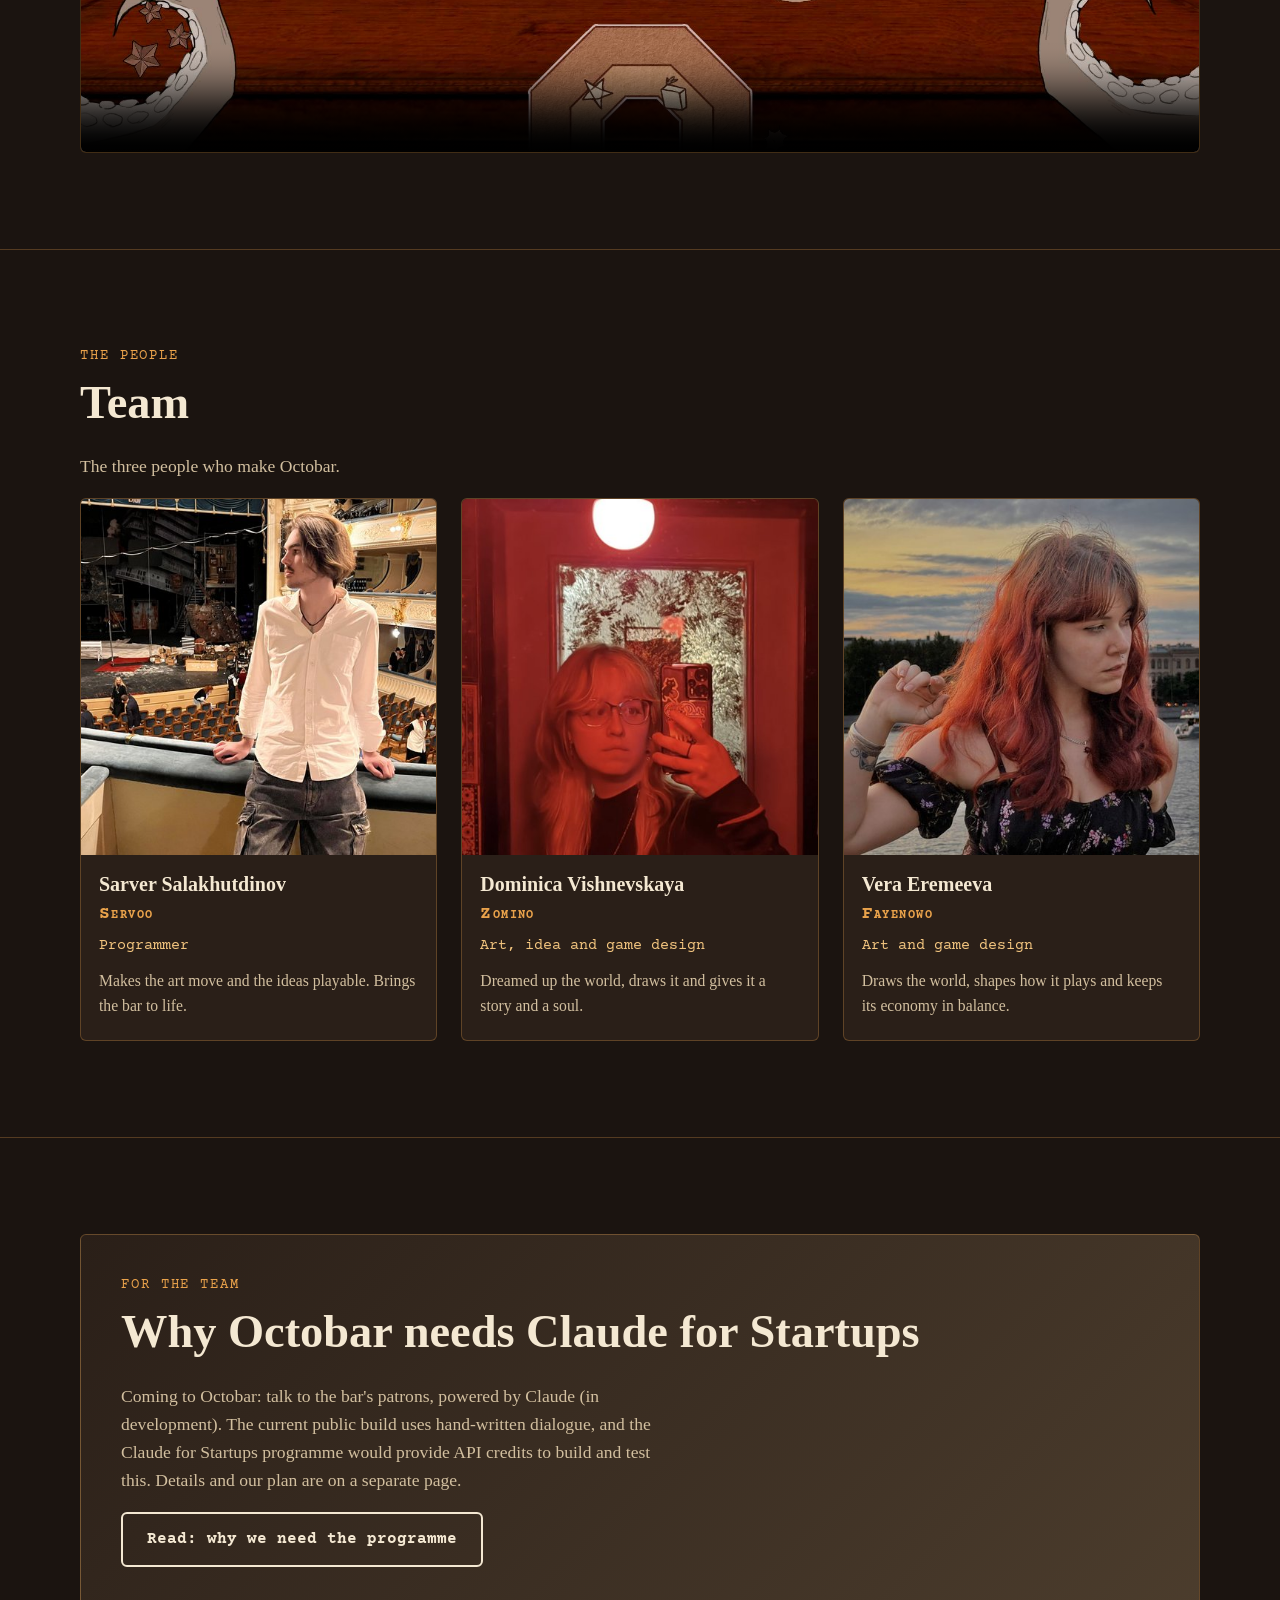
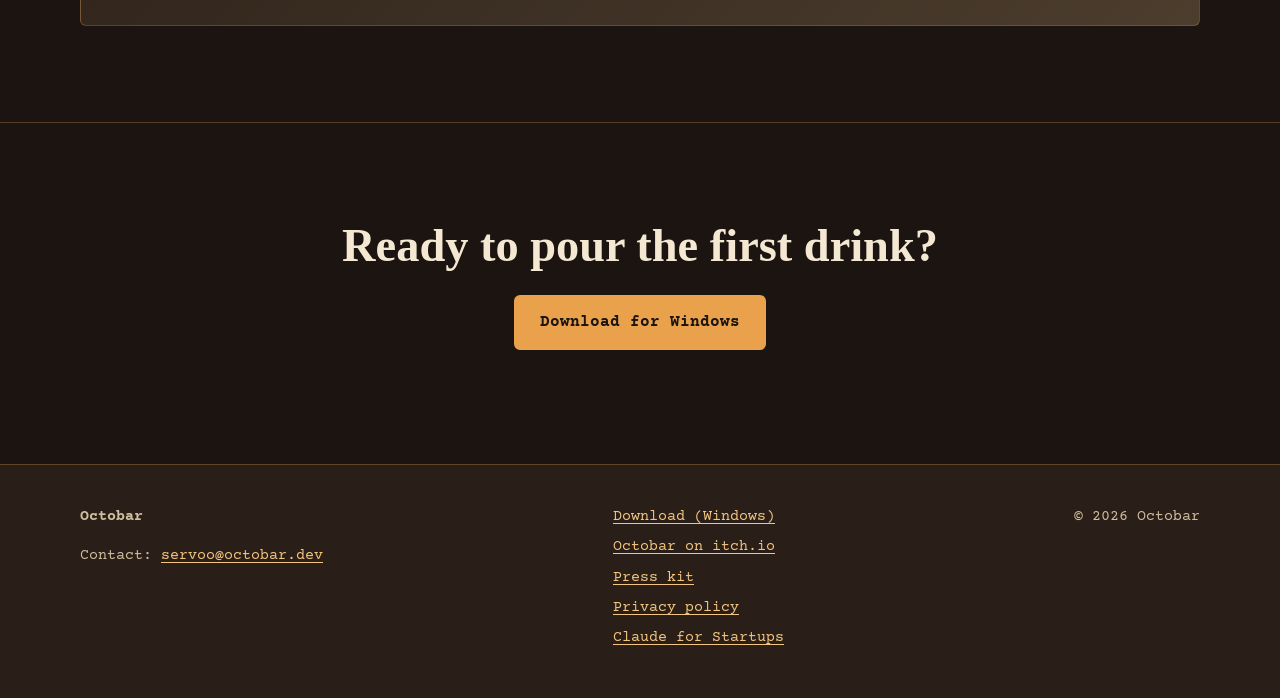
==== commit 0ef9e288: "Name the festival and link it: Game Days 2026, Kosice Co-Authored-By: Claude Sonnet 5.5 <noreply@ant" ====
--- a/index.html
+++ b/index.html
@@ -25,7 +25,7 @@
   <link rel="preconnect" href="https://fonts.googleapis.com">
   <link rel="preconnect" href="https://fonts.gstatic.com" crossorigin>
   <link href="https://fonts.googleapis.com/css2?family=Old+Standard+TT:ital,wght@0,400;0,700;1,400&family=Courier+Prime:wght@400;700&display=swap" rel="stylesheet">
-  <link rel="stylesheet" href="styles.css?v=20261101">
+  <link rel="stylesheet" href="styles.css?v=20261101b">
 </head>
 <body>
   <a class="skip-link" href="#main">Skip to content</a>
@@ -53,7 +53,7 @@
         <p class="eyebrow">Indie game</p>
         <h1 id="hero-title" class="hero__title">Octobar</h1>
         <p class="hero__tagline">You are an octopus bartender. Mix drinks before the guests run out of patience.</p>
-        <p class="award"><span class="award__label">Award</span> Best Art Style, GameDays 2026</p>
+        <p class="award"><span class="award__label">Award</span> Best Art Style, Game Days 2026</p>
         <div class="hero__actions">
           <a class="btn" href="https://download.octobar.dev/Octobar.exe" download>Download for Windows</a>
           <a class="btn btn--ghost" href="https://servooshka.itch.io/octobar" target="_blank" rel="noopener">itch.io page</a>
@@ -114,7 +114,7 @@
           <table>
             <tbody>
               <tr><th scope="row">Status</th><td>In development since February 2026</td></tr>
-              <tr><th scope="row">Awards</th><td>Best Art Style, GameDays 2026</td></tr>
+              <tr><th scope="row">Awards</th><td>Best Art Style at <a href="https://www.instagram.com/gamedays.sk/" target="_blank" rel="noopener">Game Days 2026</a>, Košice, Slovakia (29–31 October 2026)</td></tr>
               <tr><th scope="row">Game page</th><td><a href="https://servooshka.itch.io/octobar" target="_blank" rel="noopener">servooshka.itch.io/octobar</a></td></tr>
               <tr><th scope="row">Format</th><td>A downloadable game for Windows</td></tr>
               <tr><th scope="row">Files</th><td>Octobar.exe, 268 MB</td></tr>
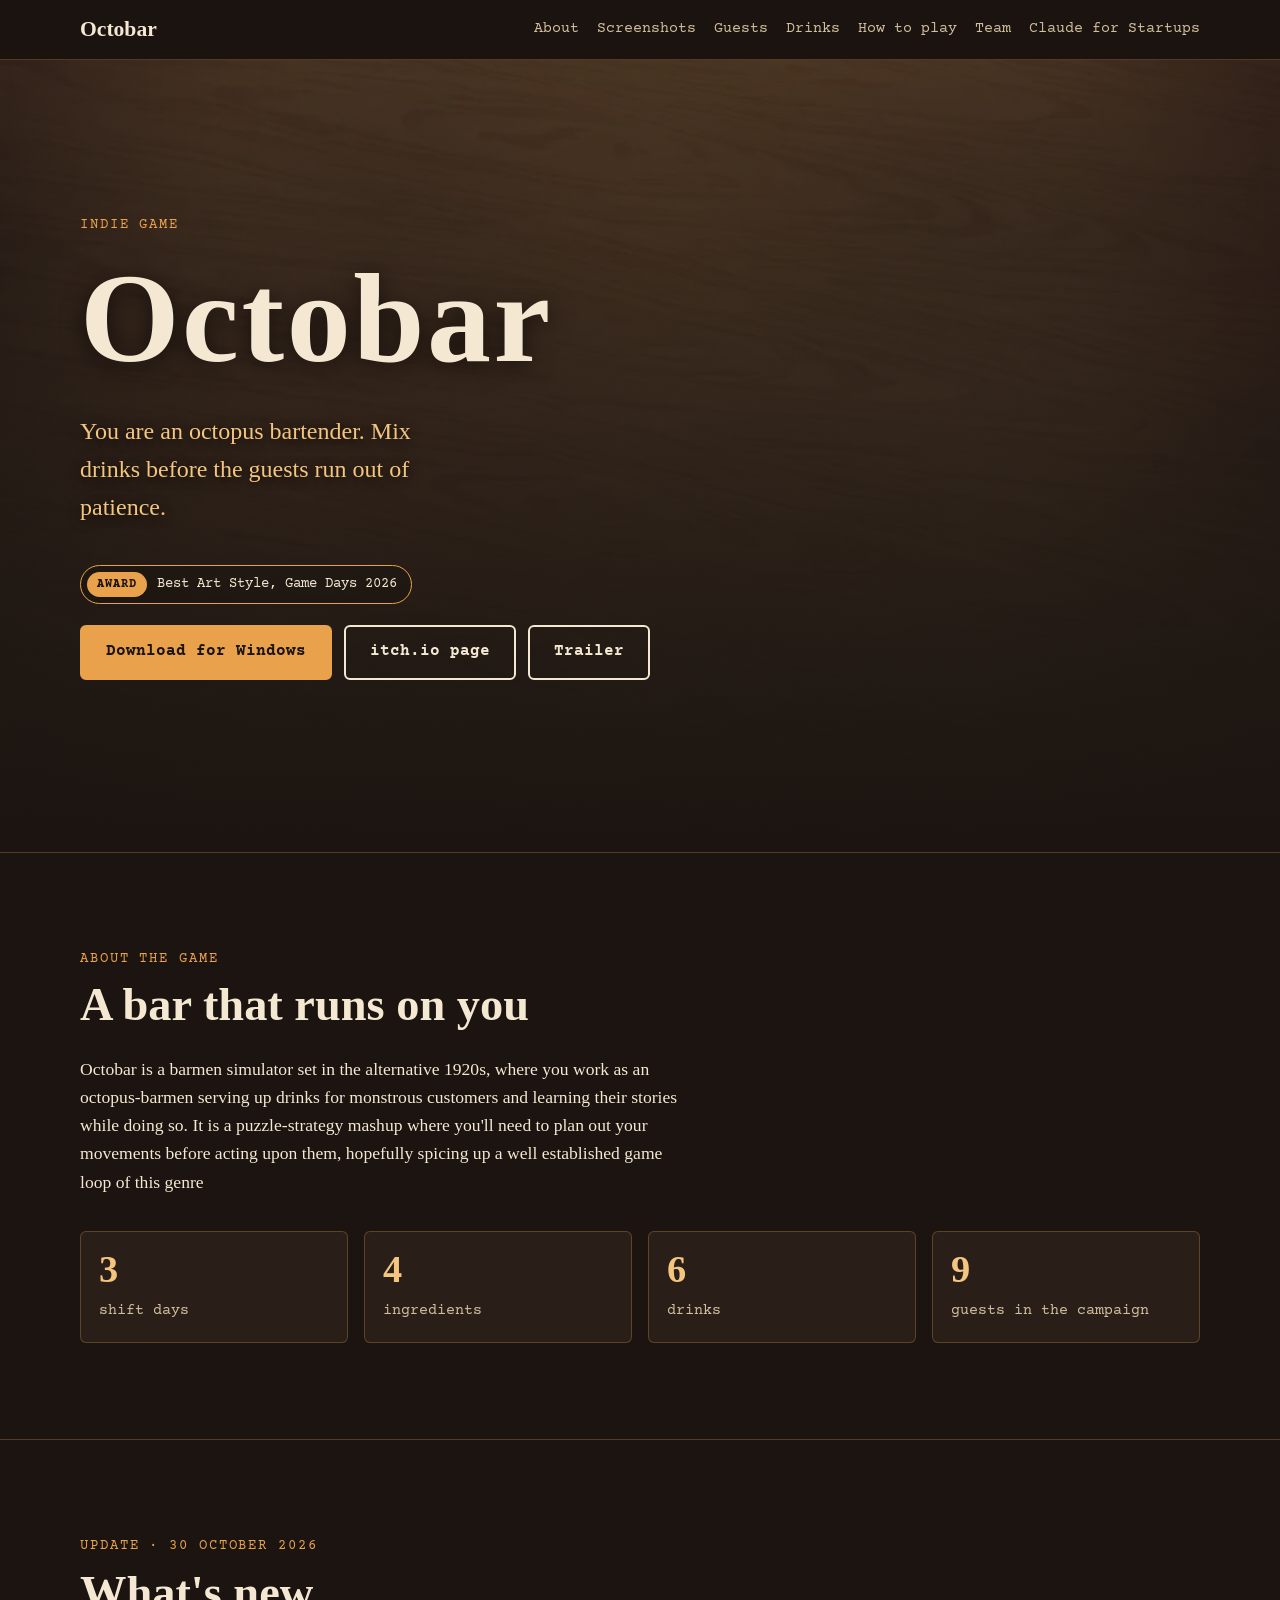
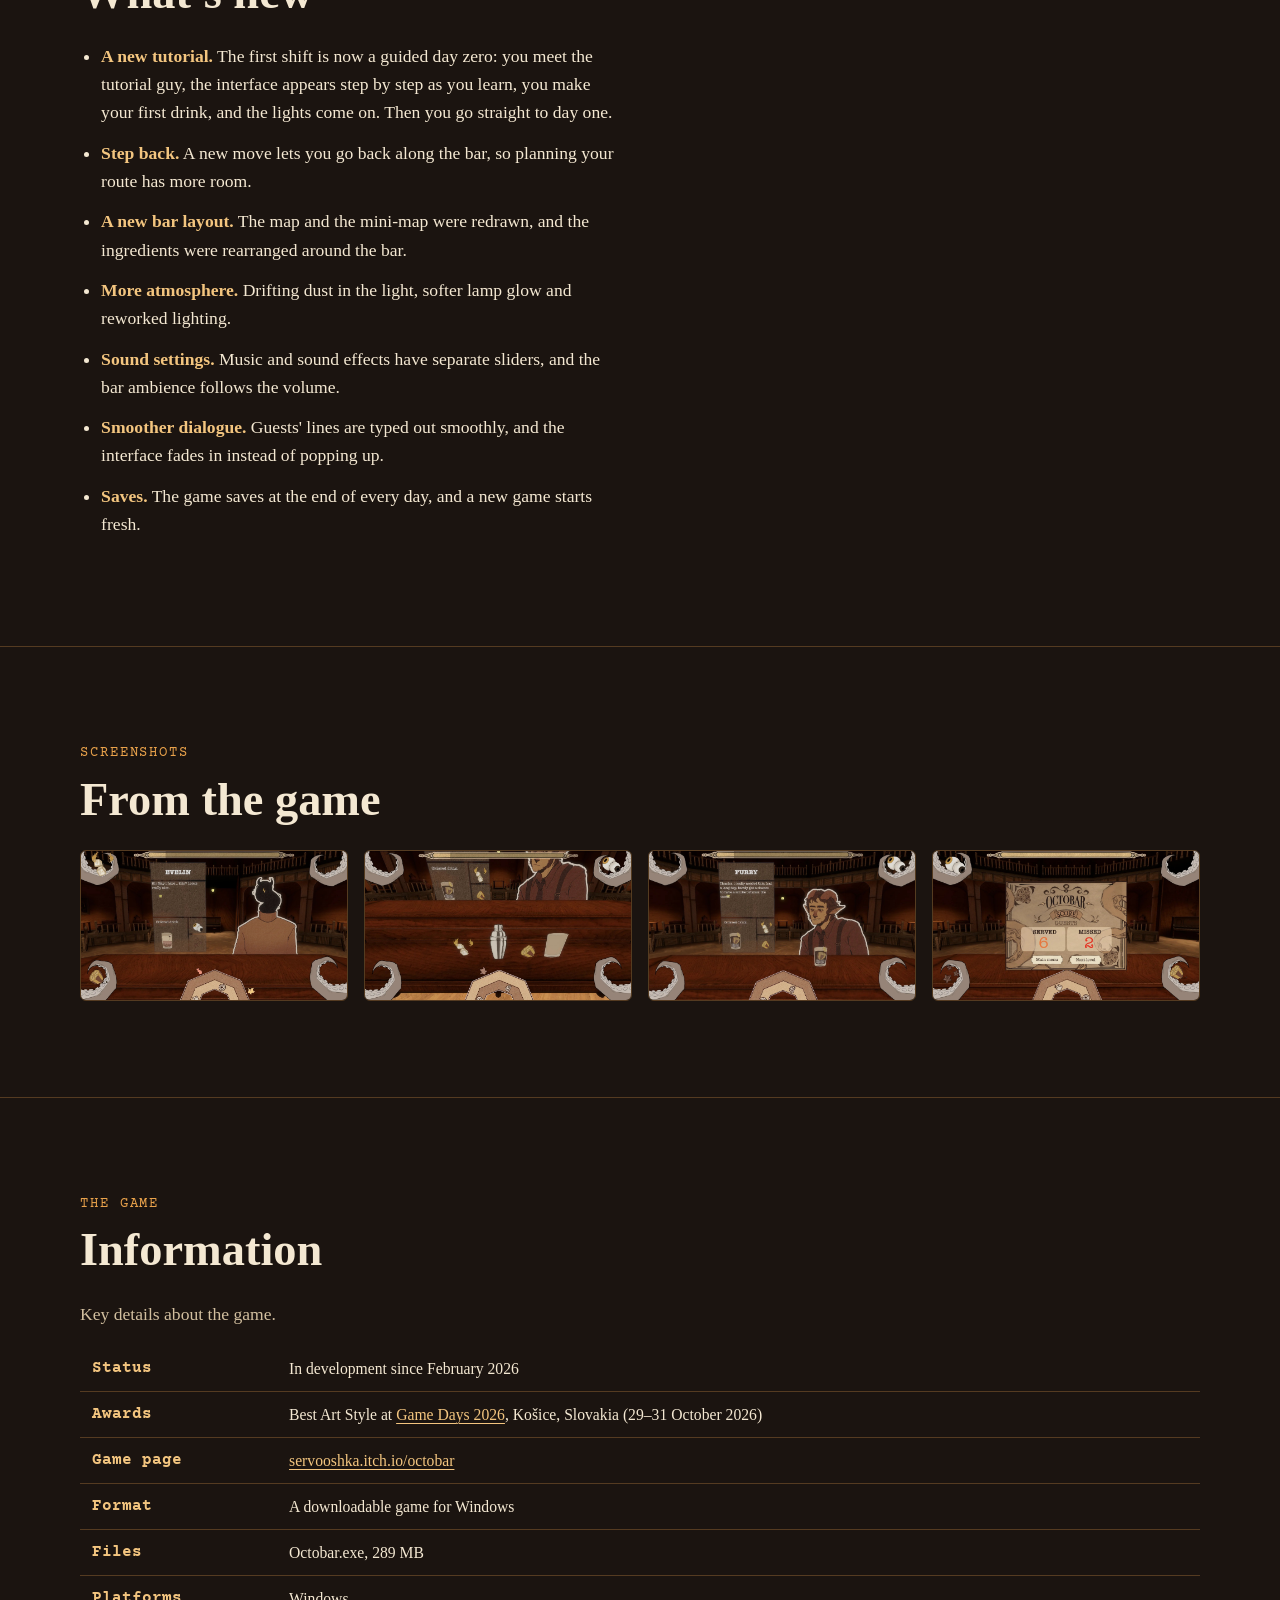
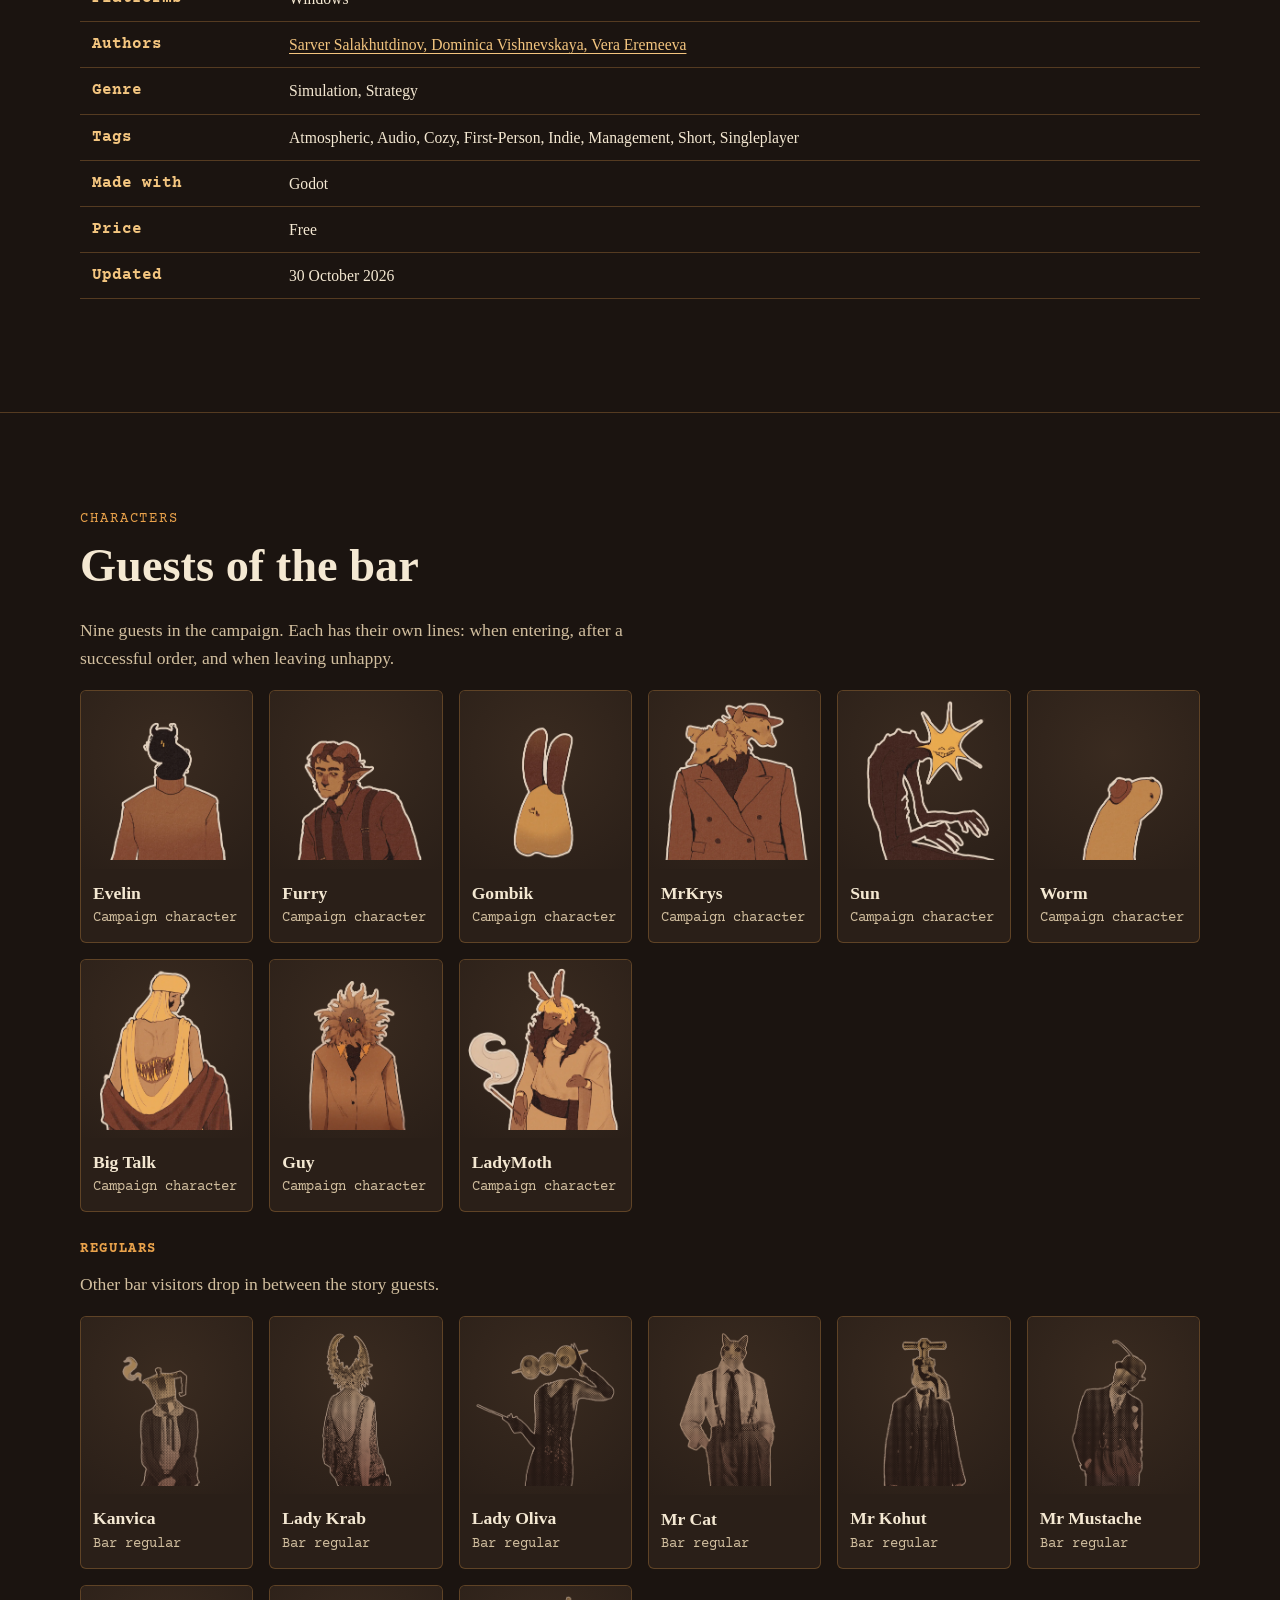
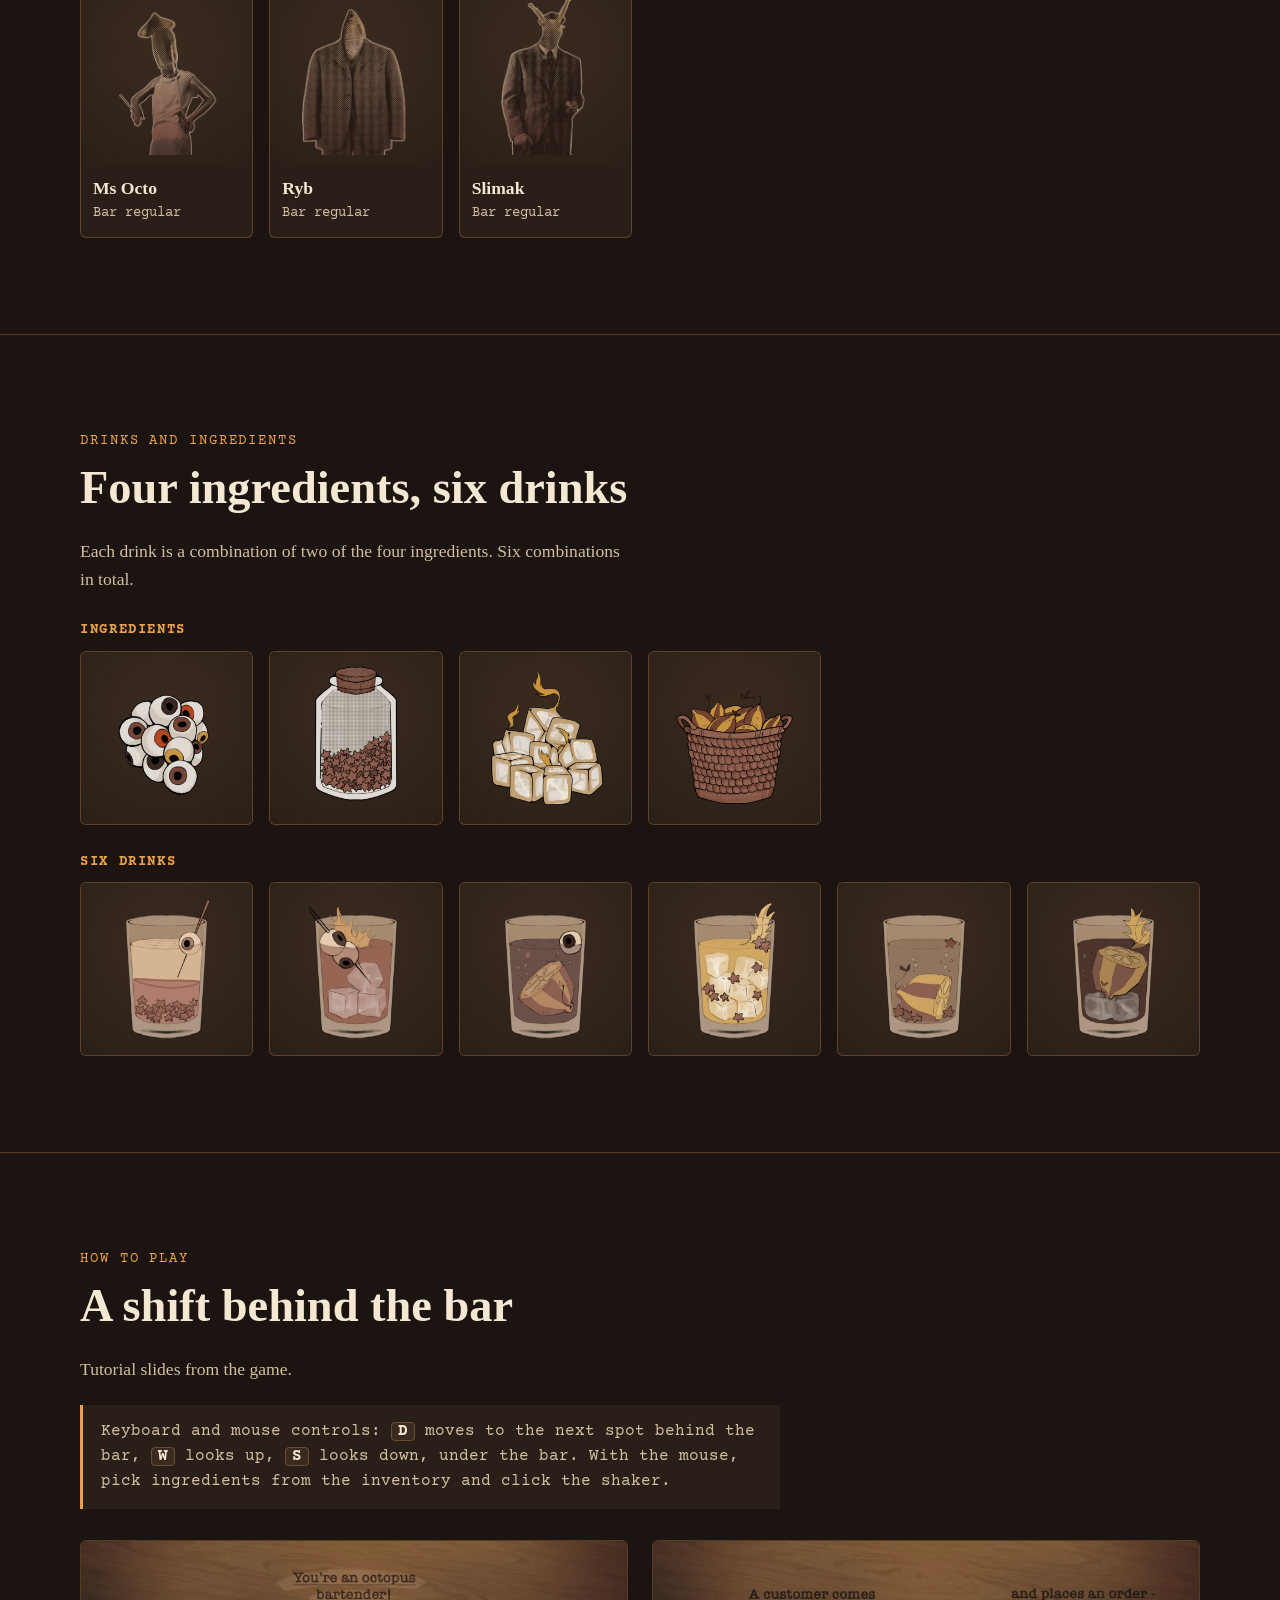
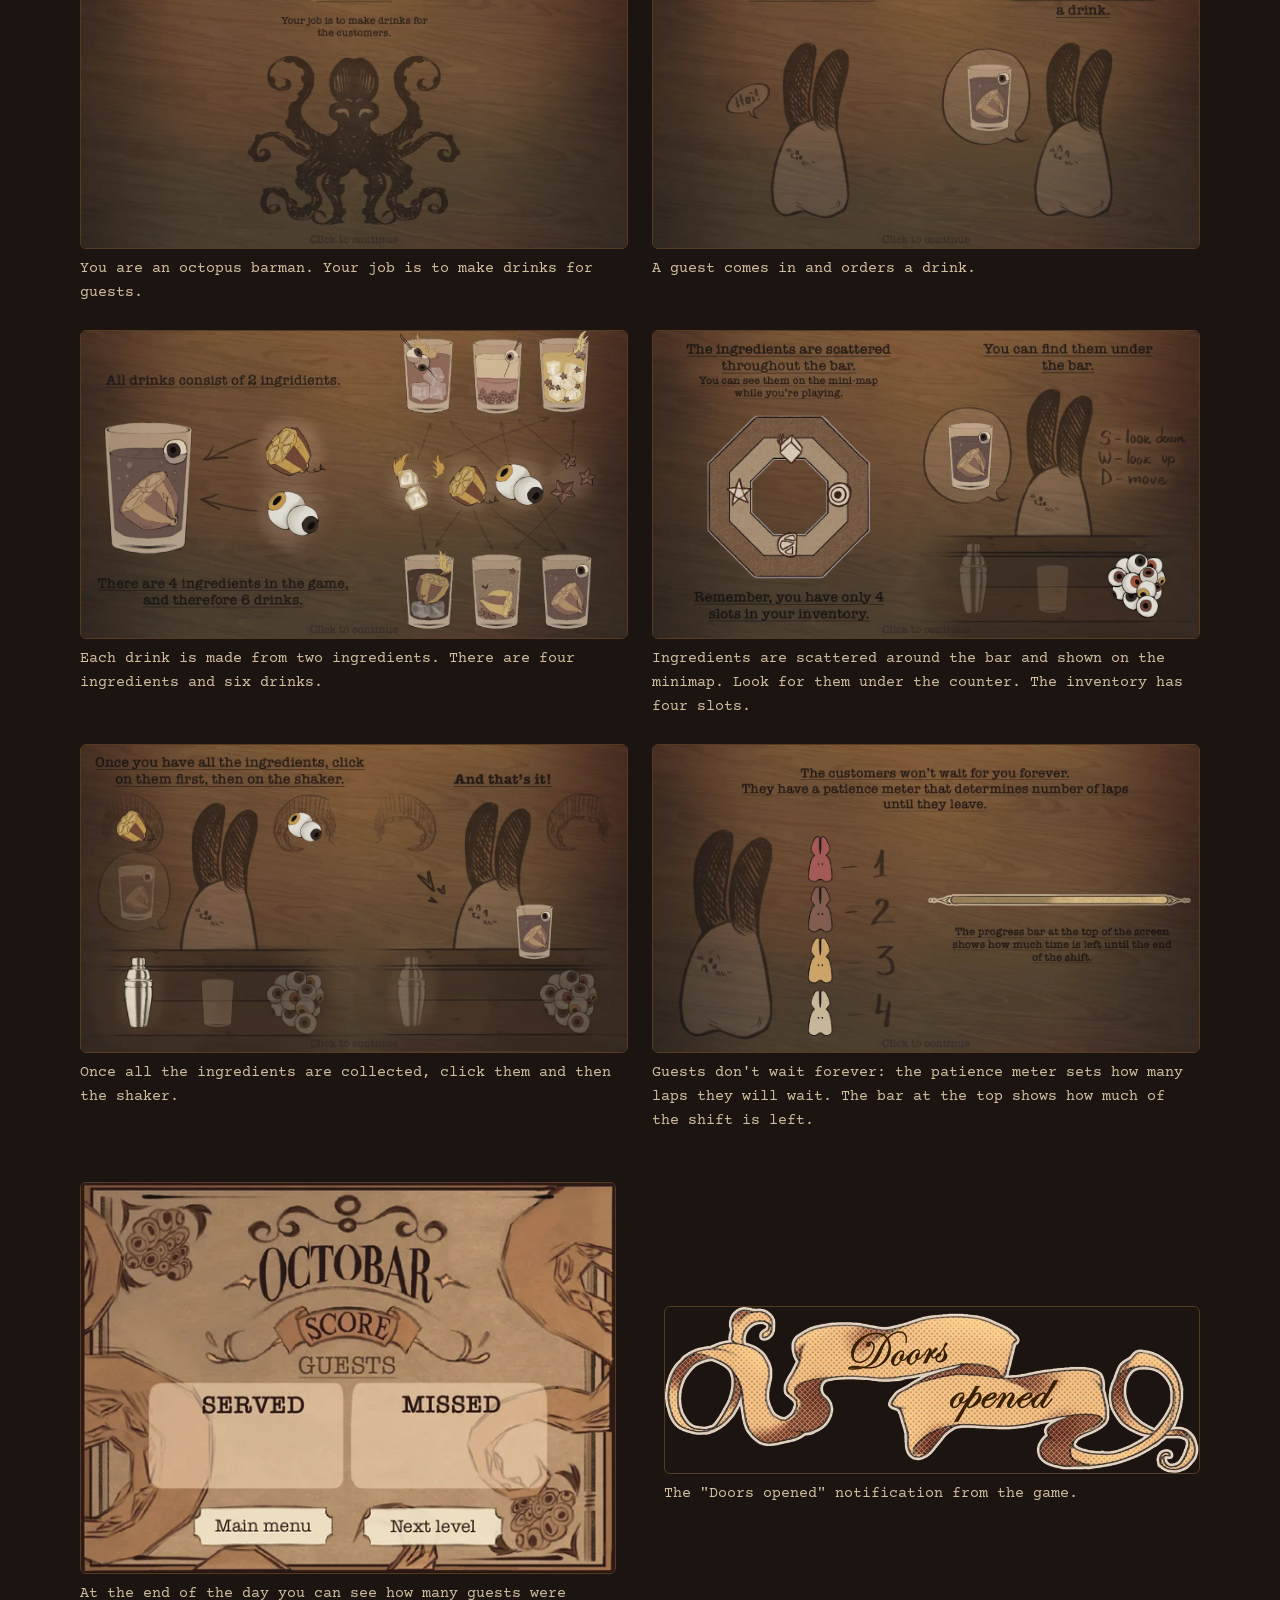
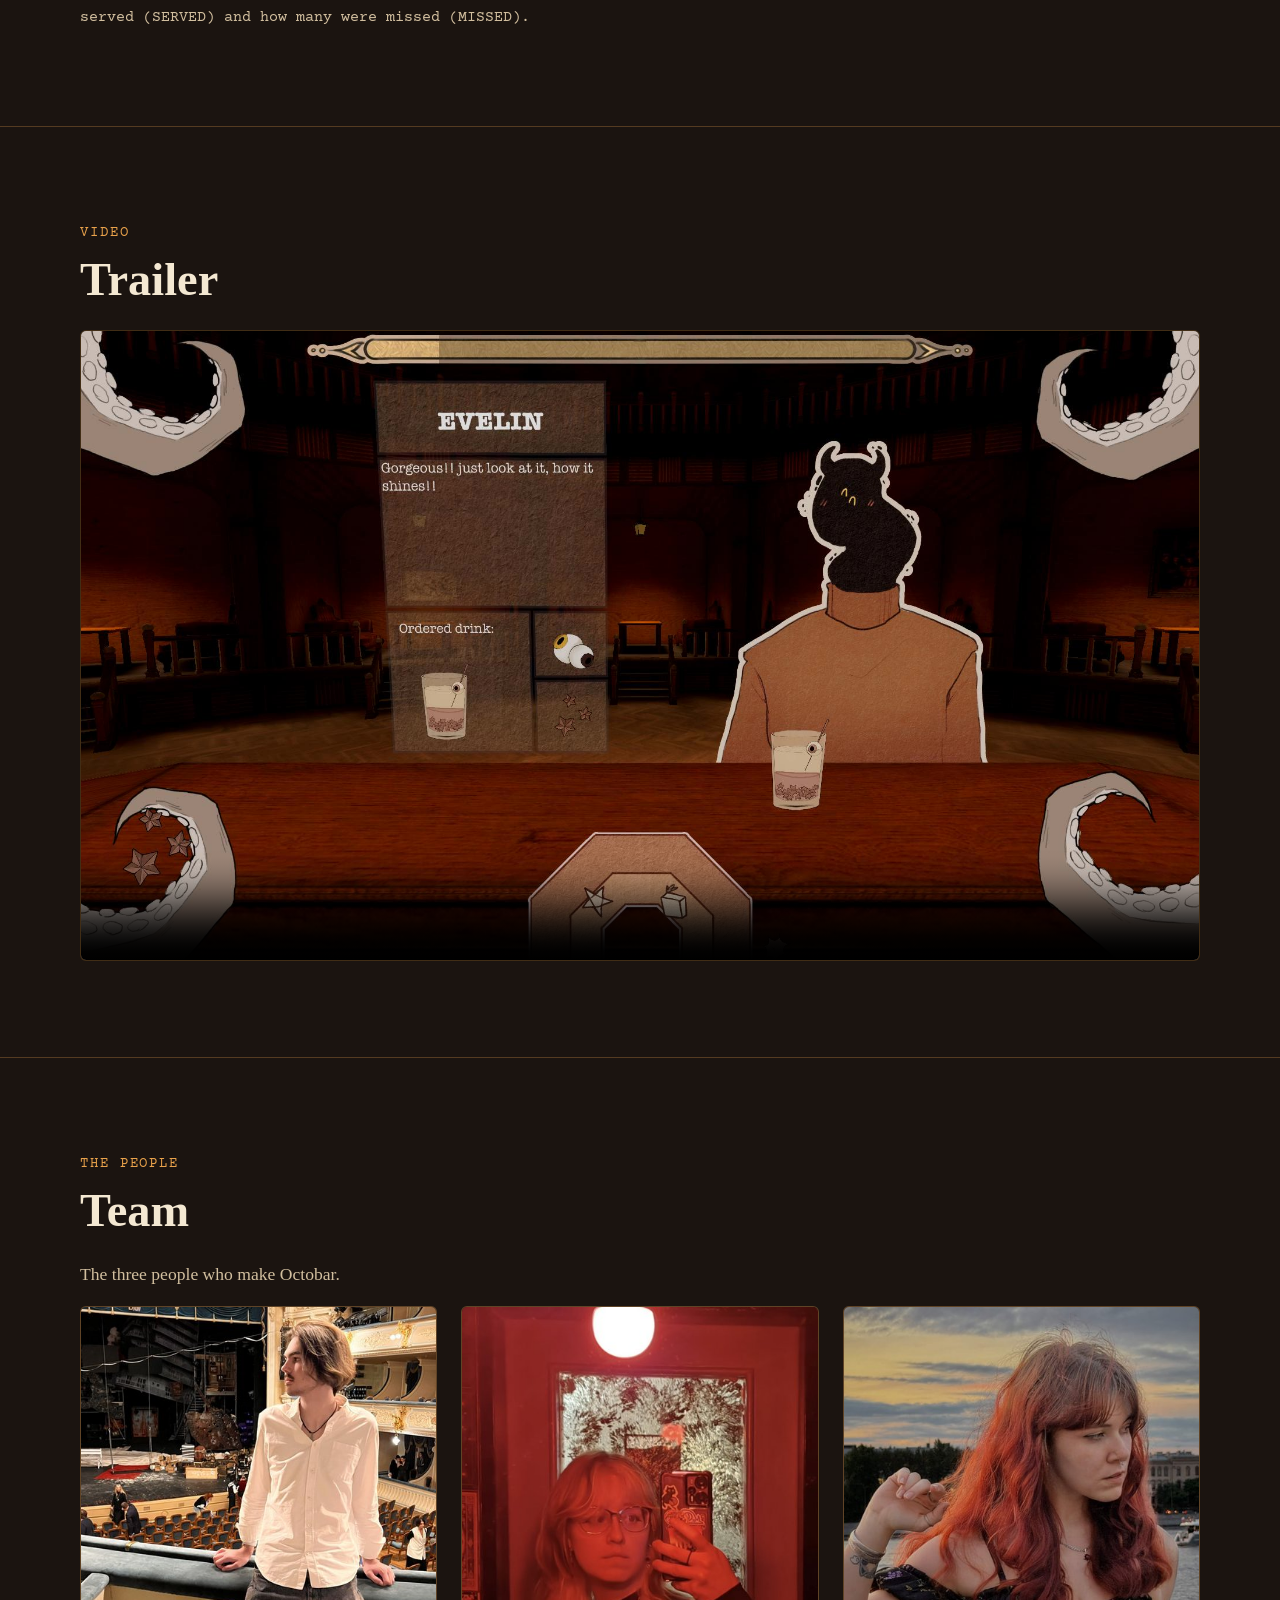
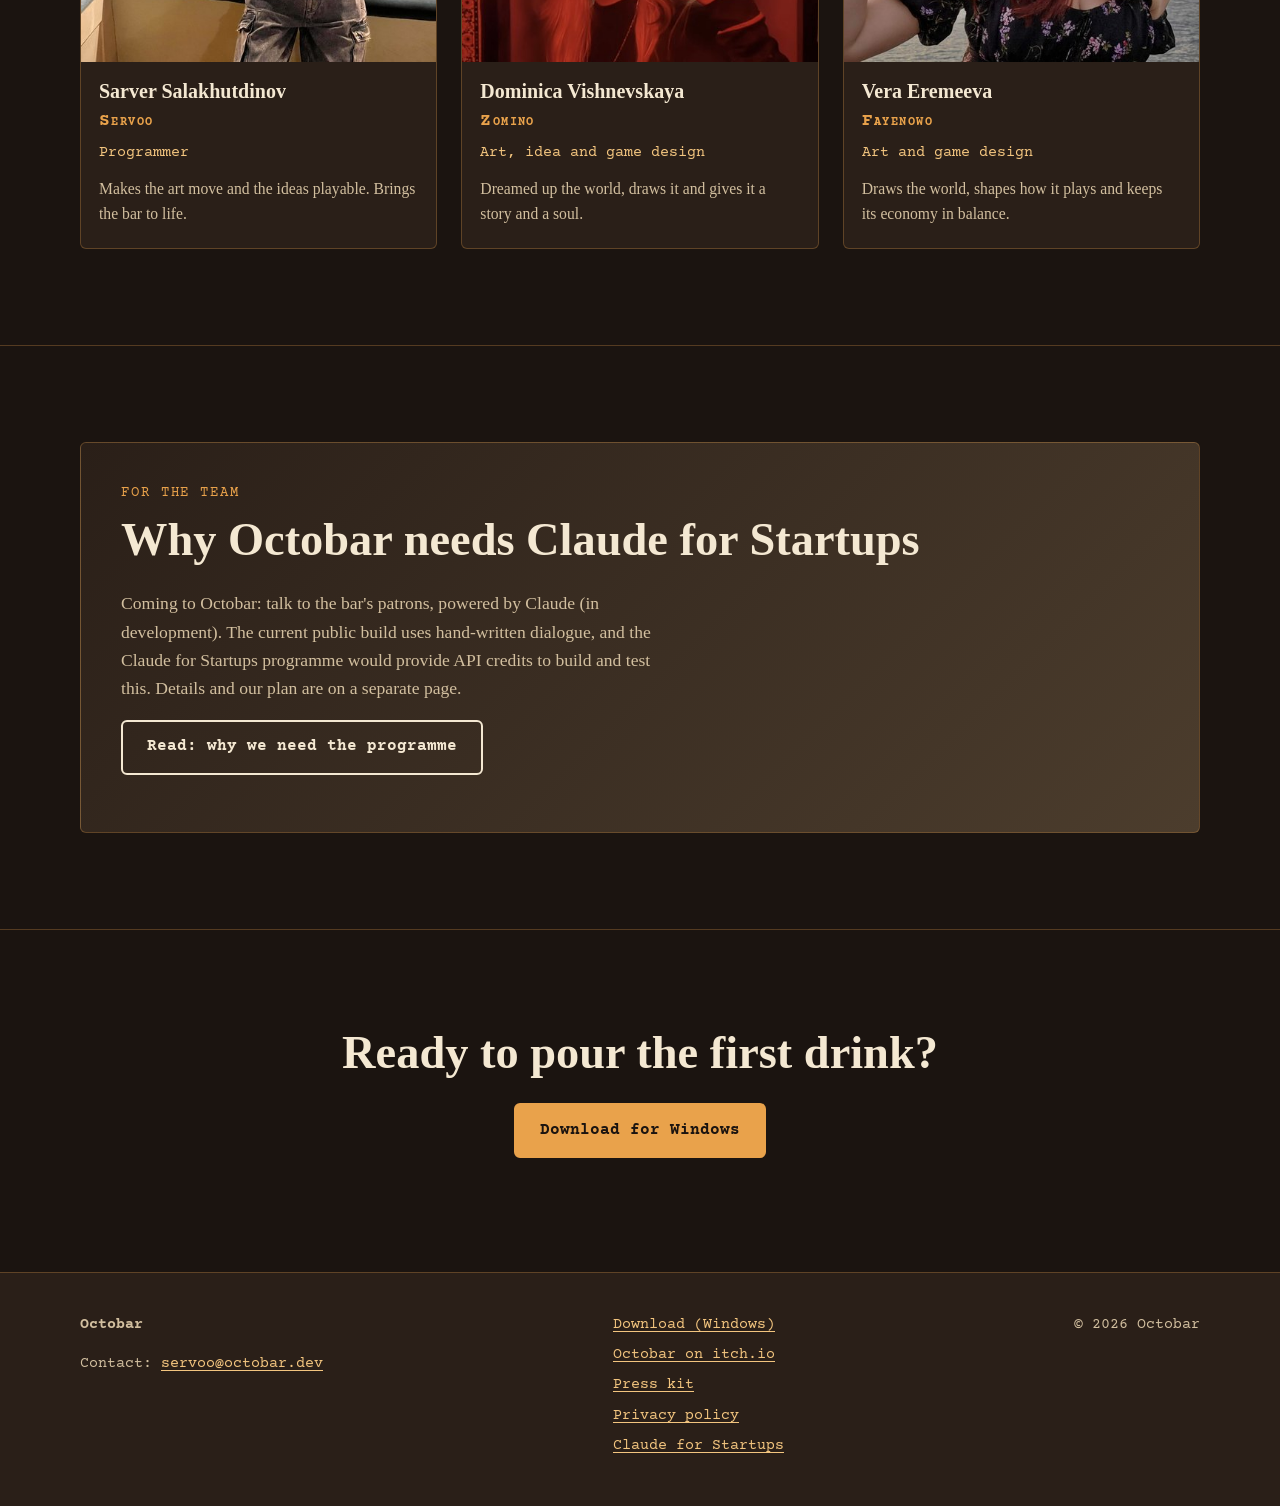
==== commit e3e4386a: "Update to the 30 October build: size, date and What's new Co-Authored-By: Claude Sonnet 5.5 <noreply" ====
--- a/index.html
+++ b/index.html
@@ -25,7 +25,7 @@
   <link rel="preconnect" href="https://fonts.googleapis.com">
   <link rel="preconnect" href="https://fonts.gstatic.com" crossorigin>
   <link href="https://fonts.googleapis.com/css2?family=Old+Standard+TT:ital,wght@0,400;0,700;1,400&family=Courier+Prime:wght@400;700&display=swap" rel="stylesheet">
-  <link rel="stylesheet" href="styles.css?v=20261101b">
+  <link rel="stylesheet" href="styles.css?v=20261102">
 </head>
 <body>
   <a class="skip-link" href="#main">Skip to content</a>
@@ -80,6 +80,22 @@
       </div>
     </section>
 
+    <section id="whats-new" class="section" aria-labelledby="whatsnew-title">
+      <div class="container">
+        <p class="eyebrow">Update &middot; 30 October 2026</p>
+        <h2 id="whatsnew-title">What's new</h2>
+        <ul class="updates">
+          <li><strong>A new tutorial.</strong> The first shift is now a guided day zero: you meet the tutorial guy, the interface appears step by step as you learn, you make your first drink, and the lights come on. Then you go straight to day one.</li>
+          <li><strong>Step back.</strong> A new move lets you go back along the bar, so planning your route has more room.</li>
+          <li><strong>A new bar layout.</strong> The map and the mini-map were redrawn, and the ingredients were rearranged around the bar.</li>
+          <li><strong>More atmosphere.</strong> Drifting dust in the light, softer lamp glow and reworked lighting.</li>
+          <li><strong>Sound settings.</strong> Music and sound effects have separate sliders, and the bar ambience follows the volume.</li>
+          <li><strong>Smoother dialogue.</strong> Guests' lines are typed out smoothly, and the interface fades in instead of popping up.</li>
+          <li><strong>Saves.</strong> The game saves at the end of every day, and a new game starts fresh.</li>
+        </ul>
+      </div>
+    </section>
+
     <section id="screenshots" class="section" aria-labelledby="shots-title">
       <div class="container">
         <p class="eyebrow">Screenshots</p>
@@ -117,14 +133,14 @@
               <tr><th scope="row">Awards</th><td>Best Art Style at <a href="https://www.instagram.com/gamedays.sk/" target="_blank" rel="noopener">Game Days 2026</a>, Košice, Slovakia (29–31 October 2026)</td></tr>
               <tr><th scope="row">Game page</th><td><a href="https://servooshka.itch.io/octobar" target="_blank" rel="noopener">servooshka.itch.io/octobar</a></td></tr>
               <tr><th scope="row">Format</th><td>A downloadable game for Windows</td></tr>
-              <tr><th scope="row">Files</th><td>Octobar.exe, 268 MB</td></tr>
+              <tr><th scope="row">Files</th><td>Octobar.exe, 289 MB</td></tr>
               <tr><th scope="row">Platforms</th><td>Windows</td></tr>
               <tr><th scope="row">Authors</th><td><a href="#team">Sarver Salakhutdinov, Dominica Vishnevskaya, Vera Eremeeva</a></td></tr>
               <tr><th scope="row">Genre</th><td>Simulation, Strategy</td></tr>
               <tr><th scope="row">Tags</th><td>Atmospheric, Audio, Cozy, First-Person, Indie, Management, Short, Singleplayer</td></tr>
               <tr><th scope="row">Made with</th><td>Godot</td></tr>
               <tr><th scope="row">Price</th><td>Free</td></tr>
-              <tr><th scope="row">Updated</th><td>14 September 2026</td></tr>
+              <tr><th scope="row">Updated</th><td>30 October 2026</td></tr>
             </tbody>
           </table>
         </div>
--- a/styles.css
+++ b/styles.css
@@ -808,3 +808,18 @@
     transition: none !important;
   }
 }
+
+/* What's new */
+.updates {
+  margin: 0;
+  padding-left: 1.2em;
+  max-width: 62ch;
+}
+
+.updates li {
+  margin-bottom: 0.7em;
+}
+
+.updates strong {
+  color: var(--c-amber-soft);
+}
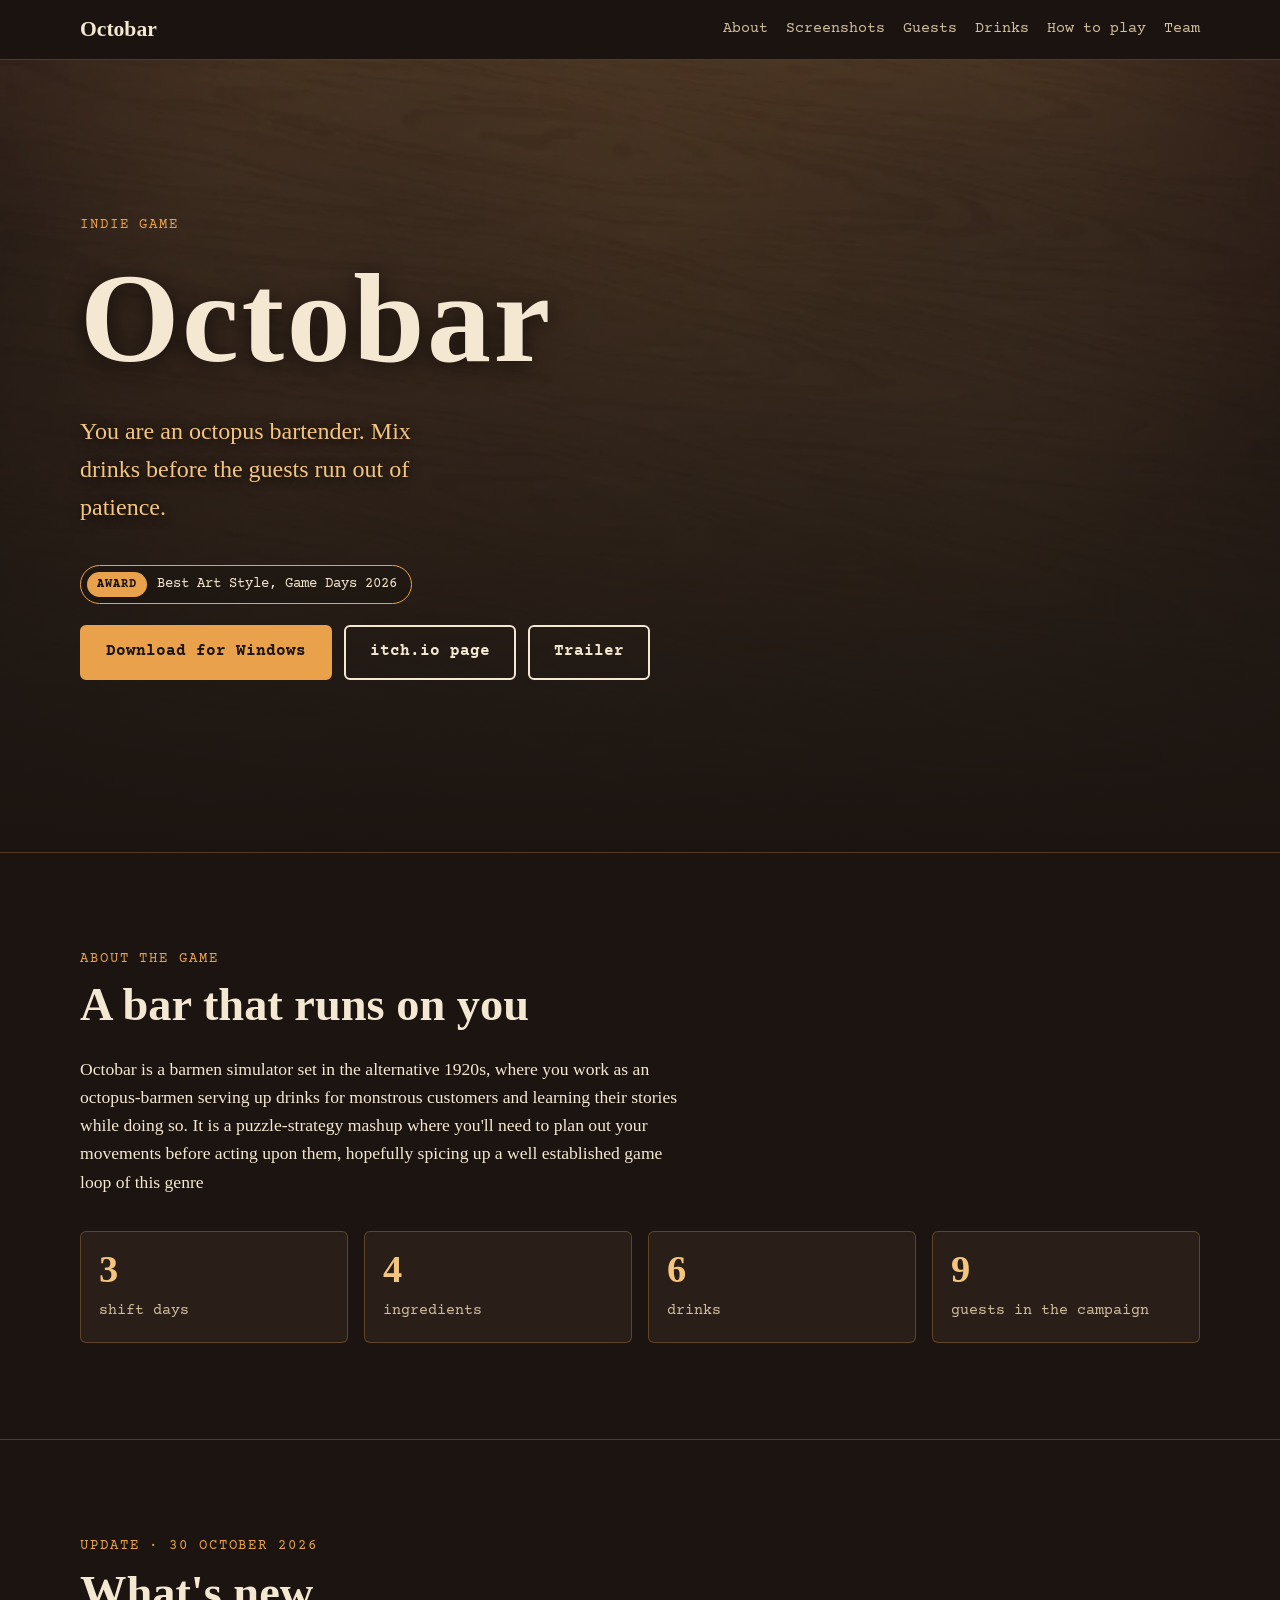
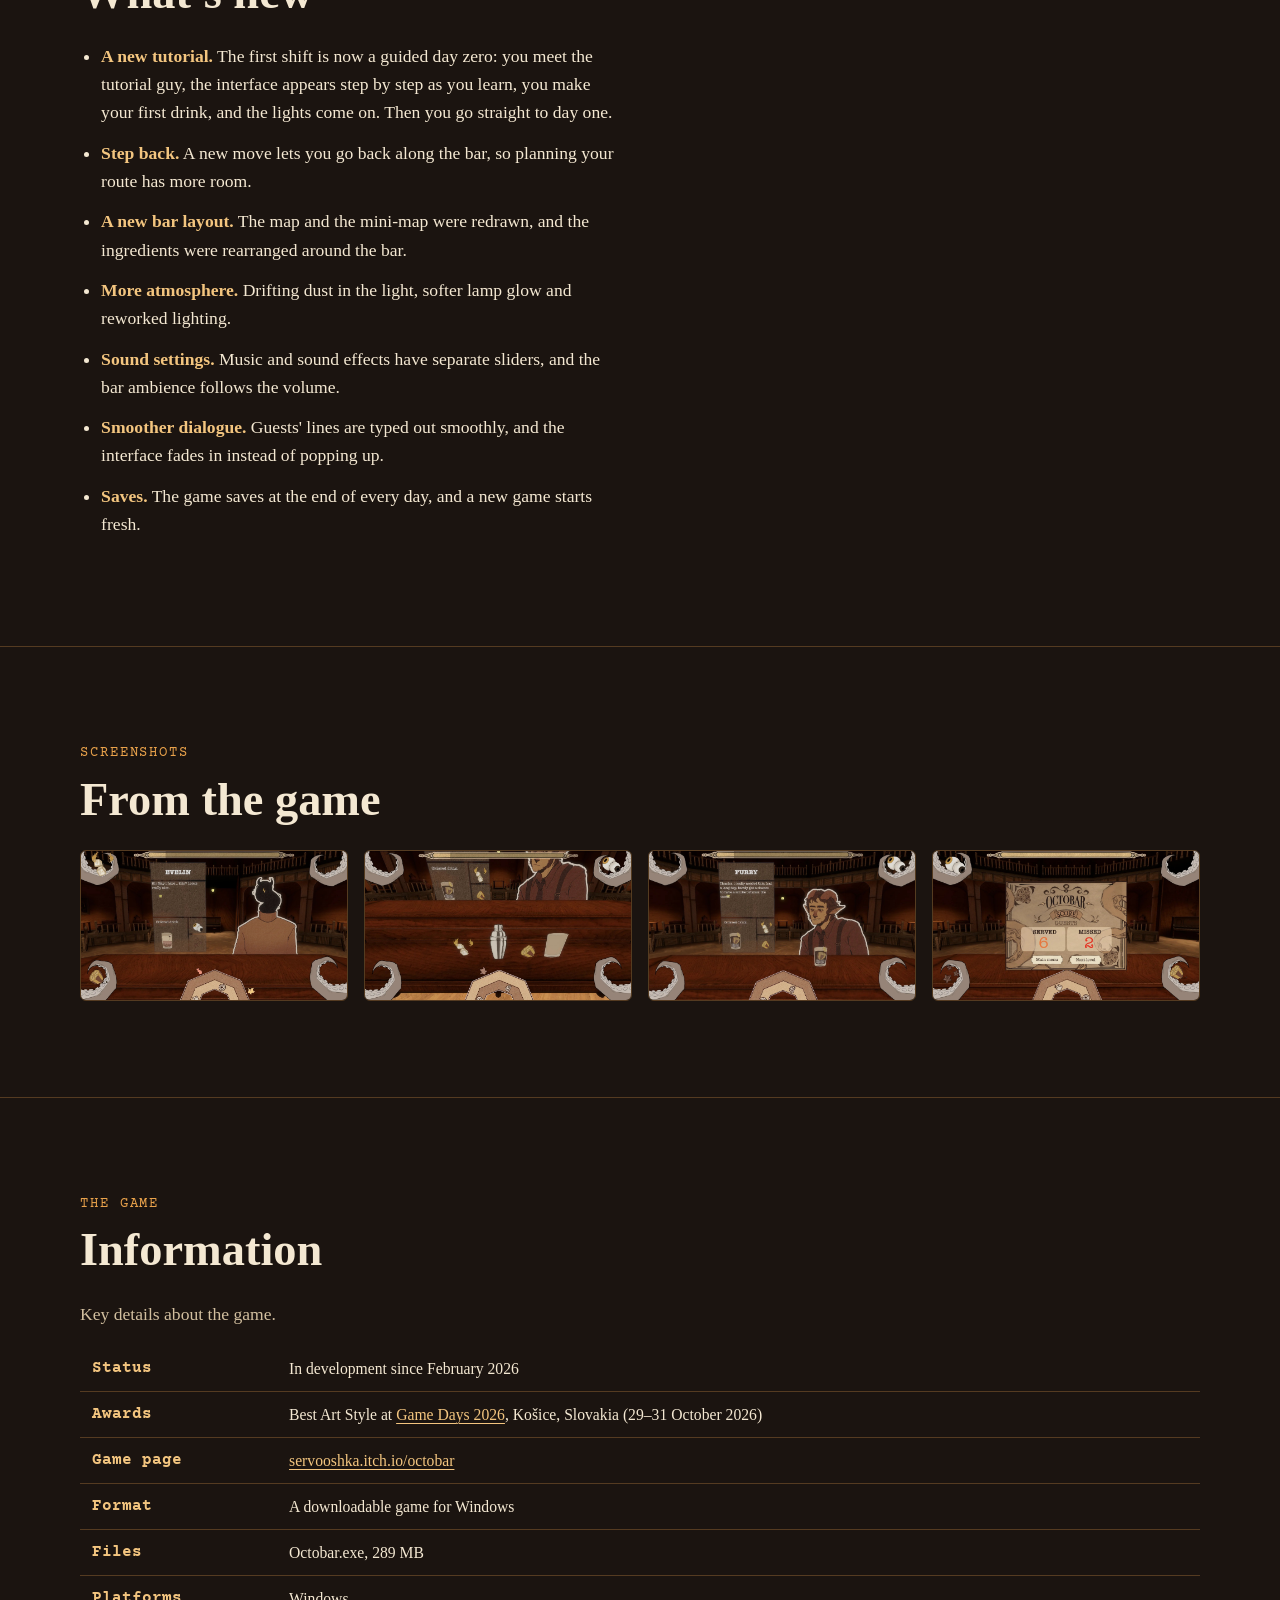
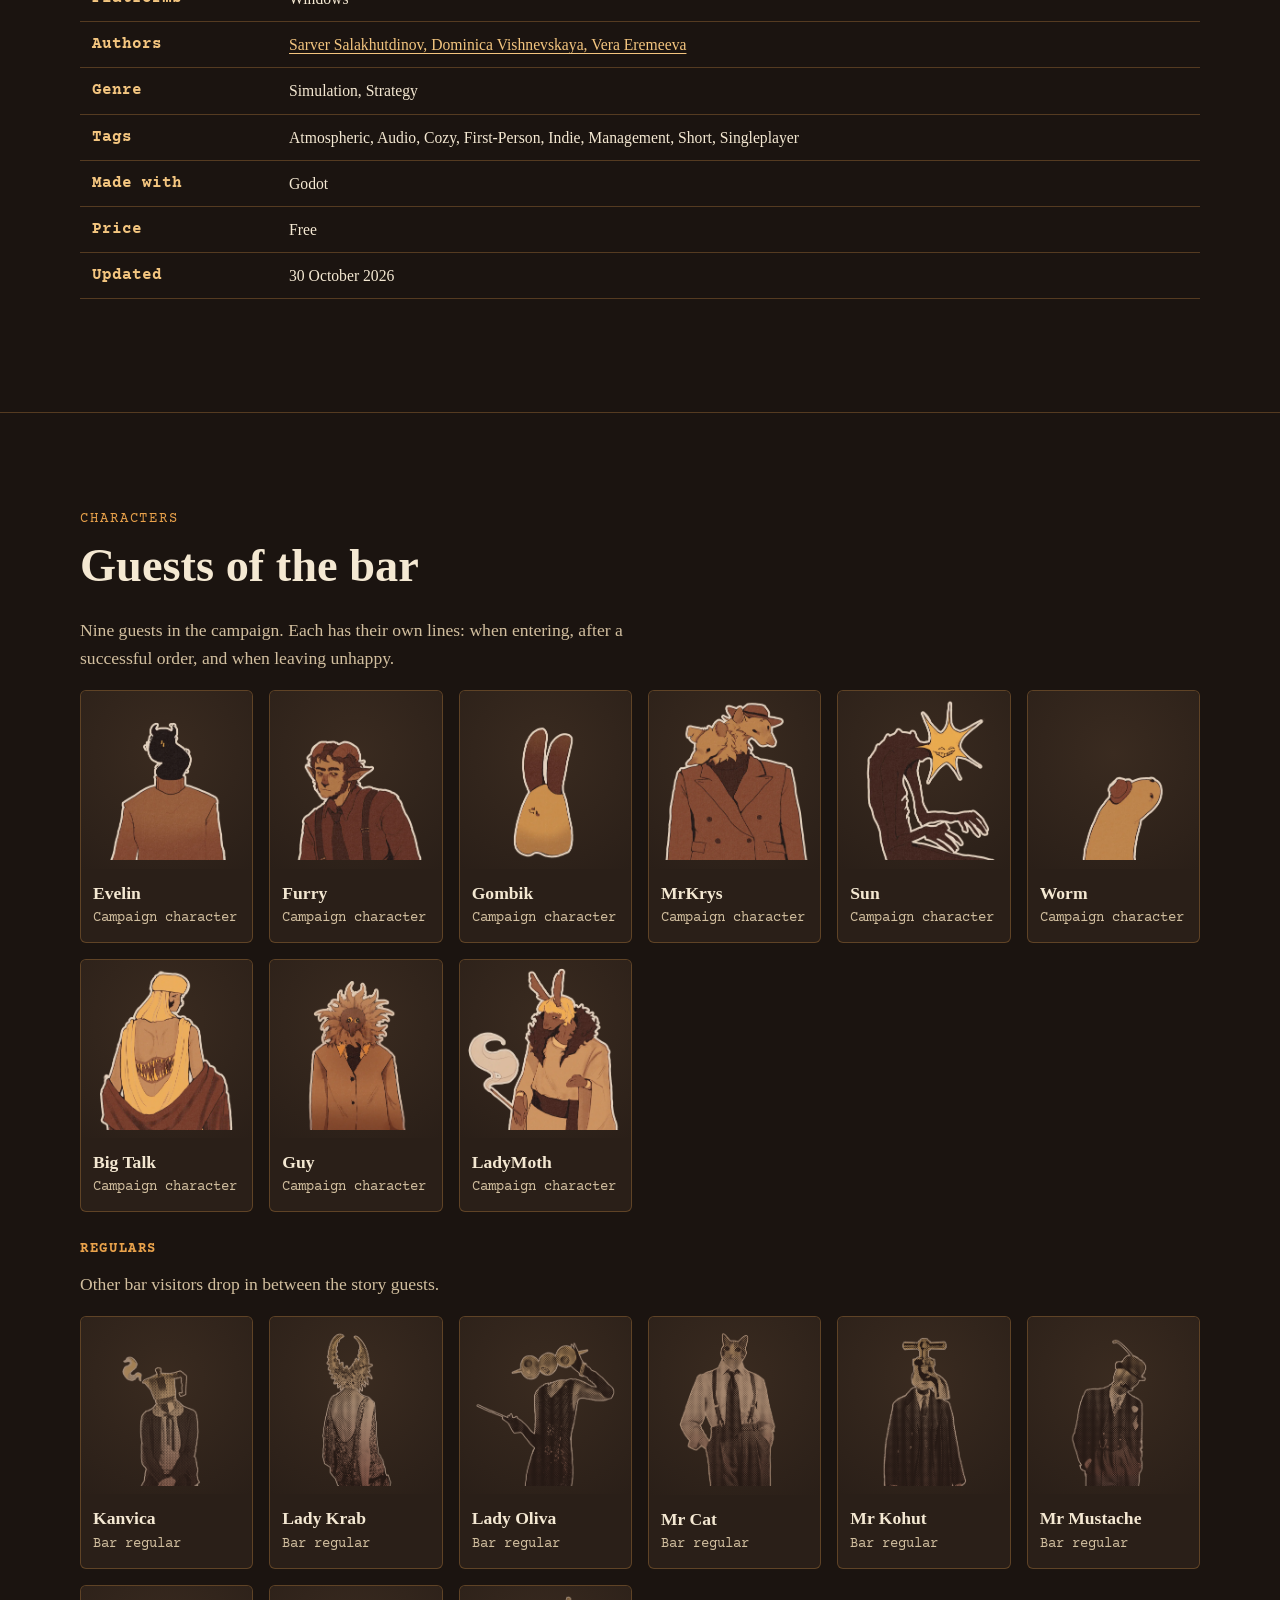
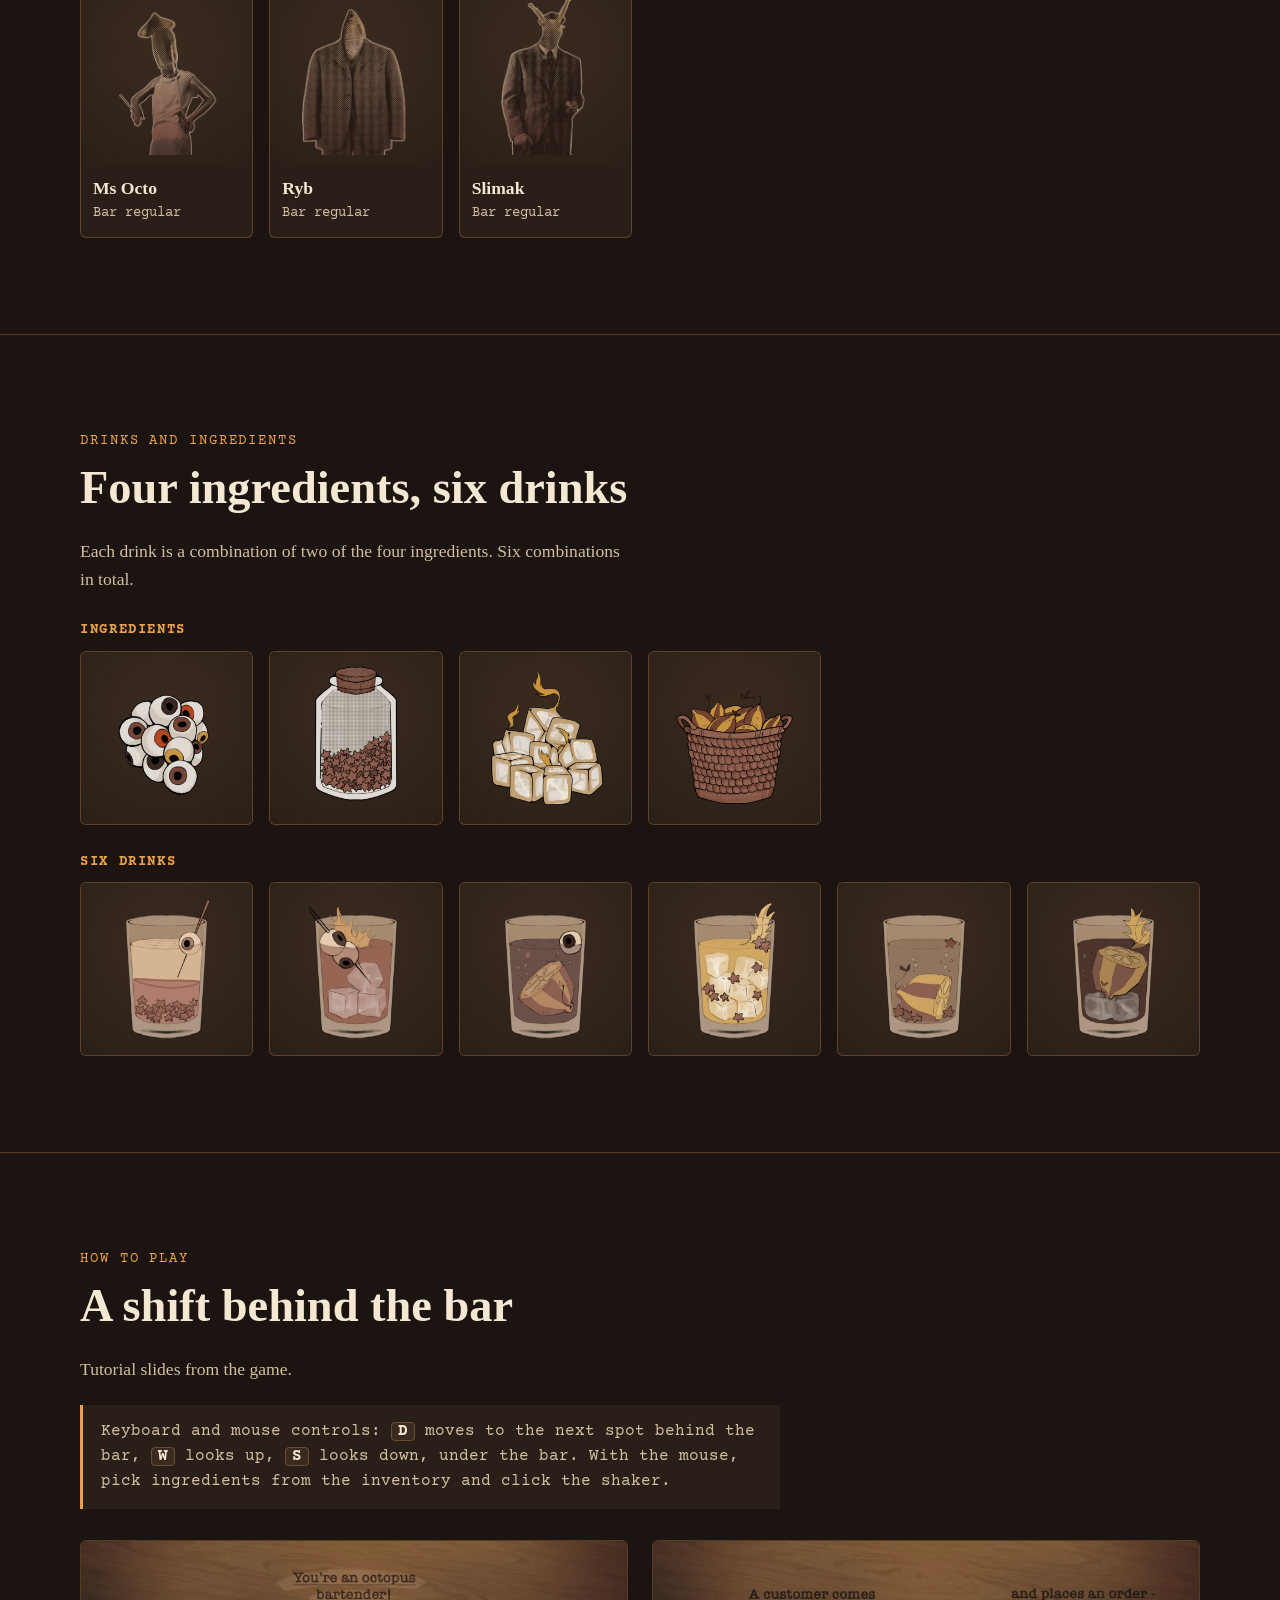
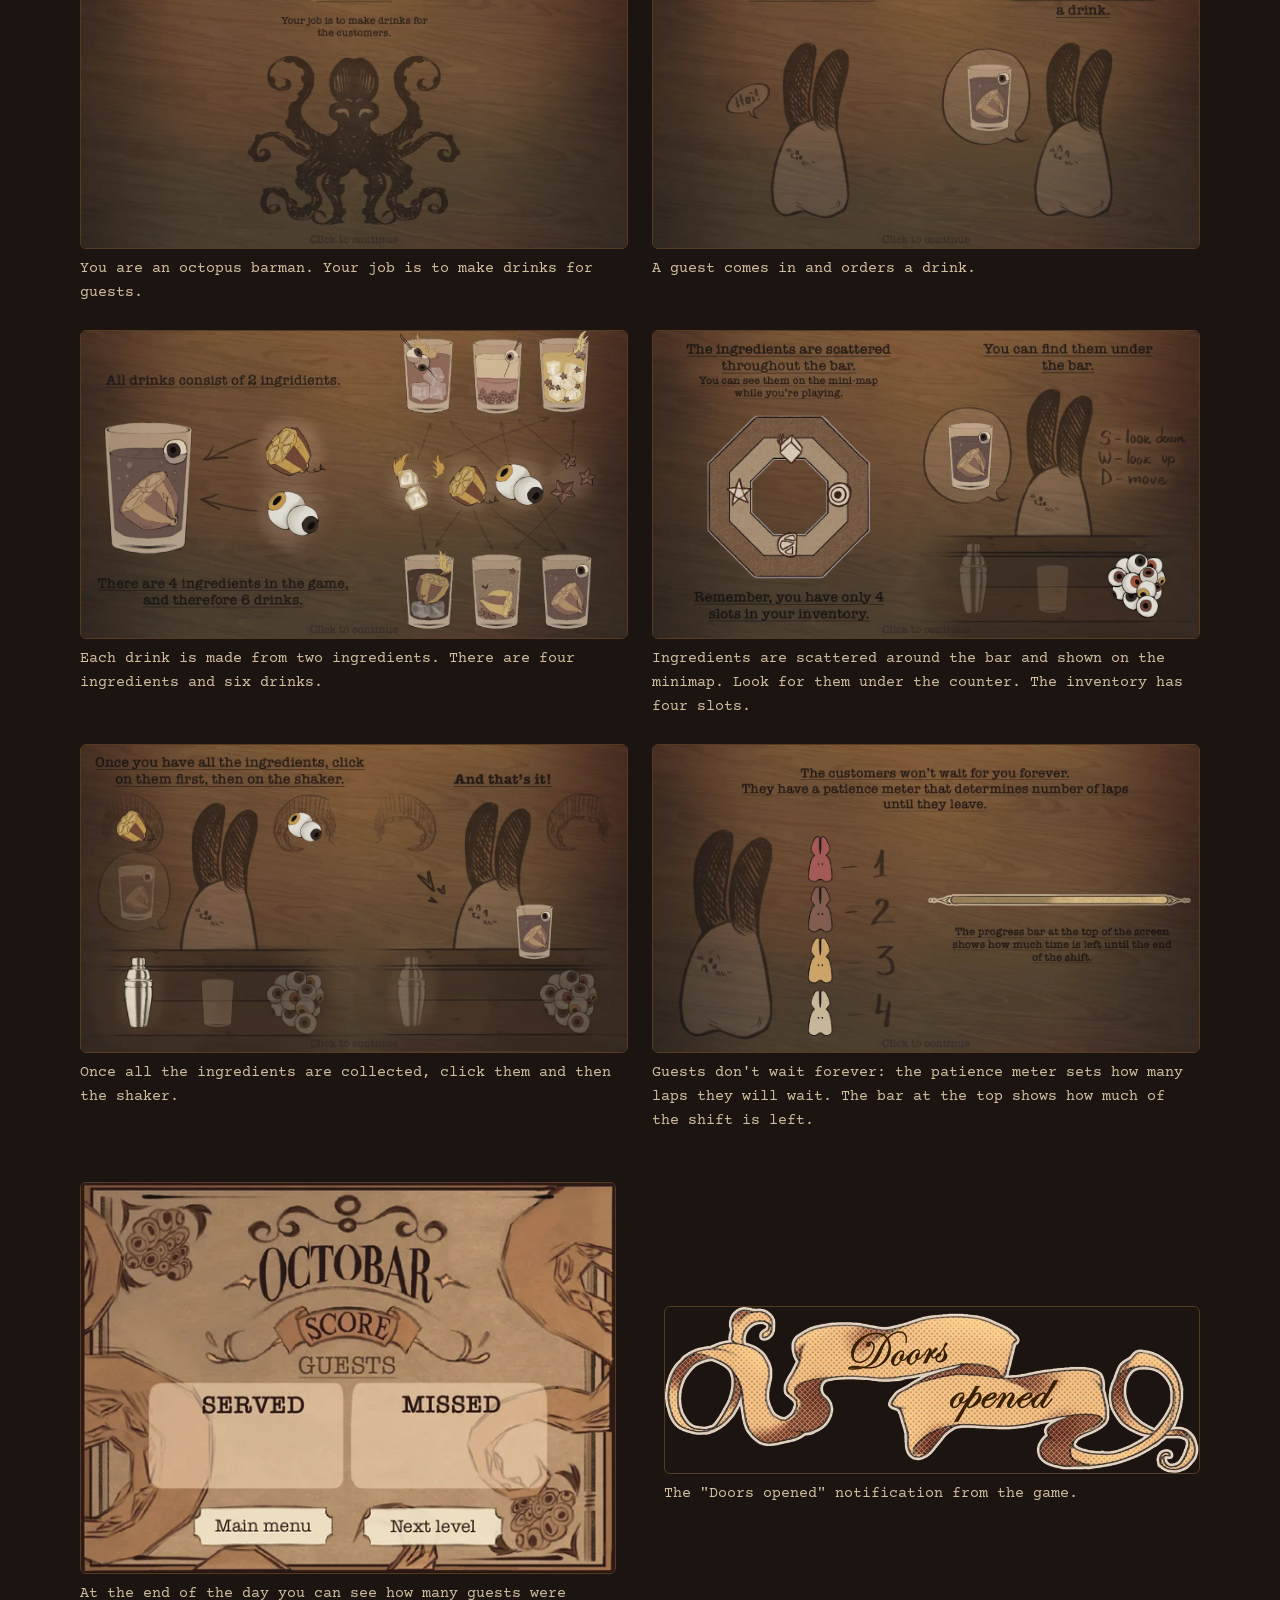
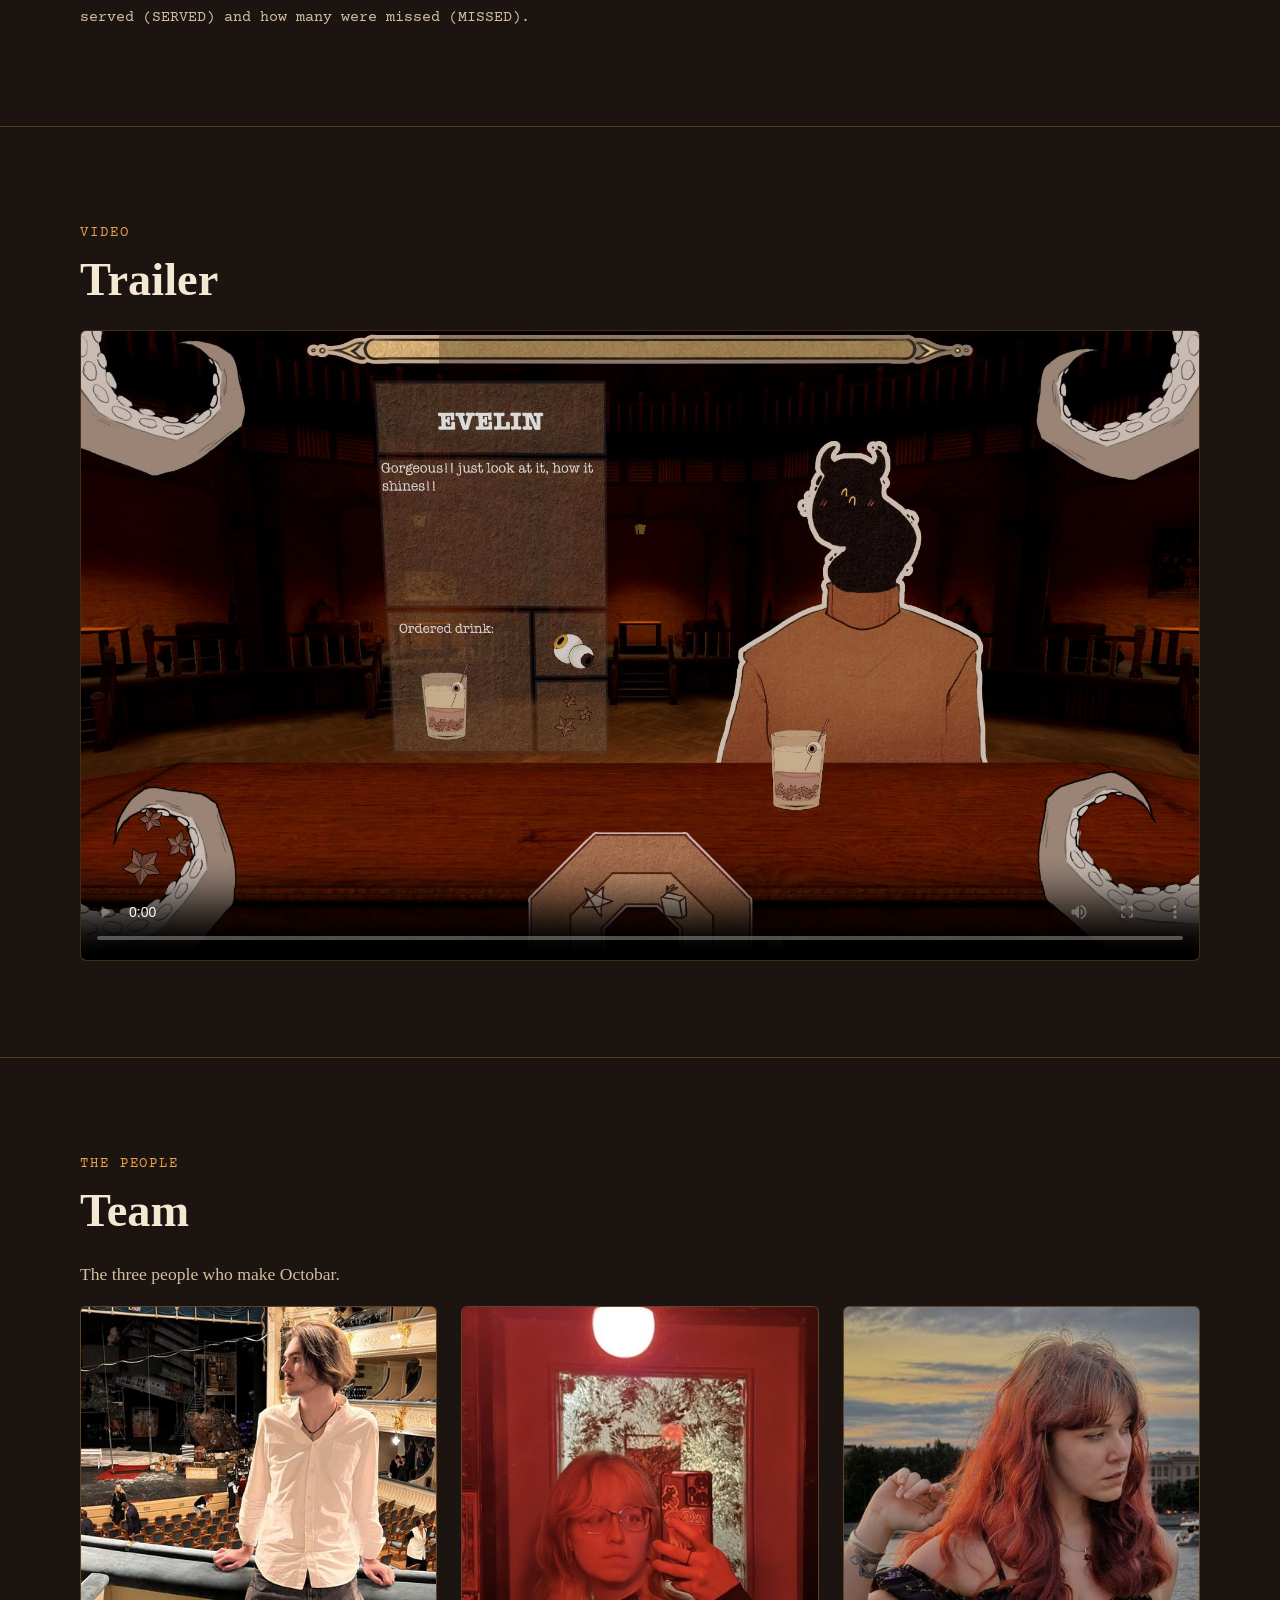
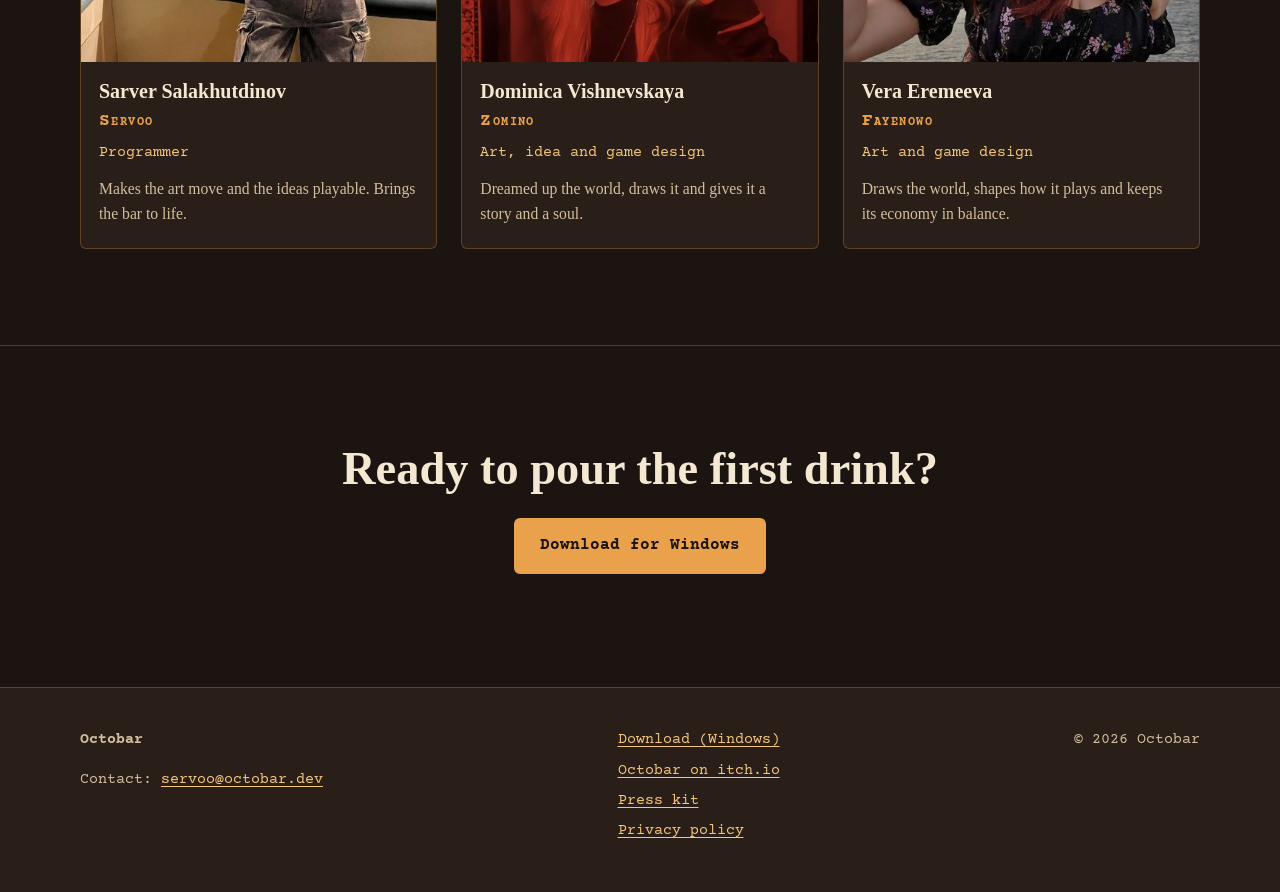
==== commit c2f224c6: "No-AI variant of the site Drops the Claude for Startups page, its links and teaser, and uses a trail" ====
--- a/index.html
+++ b/index.html
@@ -40,7 +40,6 @@
         <a href="#drinks">Drinks</a>
         <a href="#how">How to play</a>
         <a href="#team">Team</a>
-        <a href="startups.html">Claude for Startups</a>
       </nav>
     </div>
   </header>
@@ -426,17 +425,6 @@
       </div>
     </section>
 
-    <section id="startups" class="section" aria-labelledby="startups-title">
-      <div class="container">
-        <div class="teaser">
-          <p class="eyebrow">For the team</p>
-          <h2 id="startups-title">Why Octobar needs Claude for Startups</h2>
-          <p class="section__lead">Coming to Octobar: talk to the bar's patrons, powered by Claude (in development). The current public build uses hand-written dialogue, and the Claude for Startups programme would provide API credits to build and test this. Details and our plan are on a separate page.</p>
-          <p><a class="btn btn--ghost" href="startups.html">Read: why we need the programme</a></p>
-        </div>
-      </div>
-    </section>
-
     <section class="section" aria-labelledby="play-title">
       <div class="container" style="text-align: center;">
         <h2 id="play-title">Ready to pour the first drink?</h2>
@@ -456,7 +444,6 @@
         <li><a href="https://servooshka.itch.io/octobar" target="_blank" rel="noopener">Octobar on itch.io</a></li>
         <li><a href="press.html">Press kit</a></li>
         <li><a href="privacy.html">Privacy policy</a></li>
-        <li><a href="startups.html">Claude for Startups</a></li>
       </ul>
       <p>© 2026 Octobar</p>
     </div>
--- a/styles.css
+++ b/styles.css
@@ -535,7 +535,7 @@
   margin: 0;
 }
 
-/* Startups teaser */
+/* Teaser */
 .teaser {
   background: linear-gradient(135deg, var(--c-surface) 0%, var(--c-wood) 100%);
   border: 1px solid var(--c-line);
@@ -569,7 +569,7 @@
   gap: 6px;
 }
 
-/* Long-form pages (startups, privacy) */
+/* Long-form pages (privacy) */
 .prose {
   max-width: 74ch;
   padding-block: 56px 72px;
@@ -685,7 +685,7 @@
   font-weight: 700;
 }
 
-/* Team cards (index, startups). Element-qualified so they win over .prose ul/li */
+/* Team cards (index). Element-qualified so they win over .prose ul/li */
 ul.team {
   display: grid;
   grid-template-columns: repeat(auto-fit, minmax(200px, 1fr));
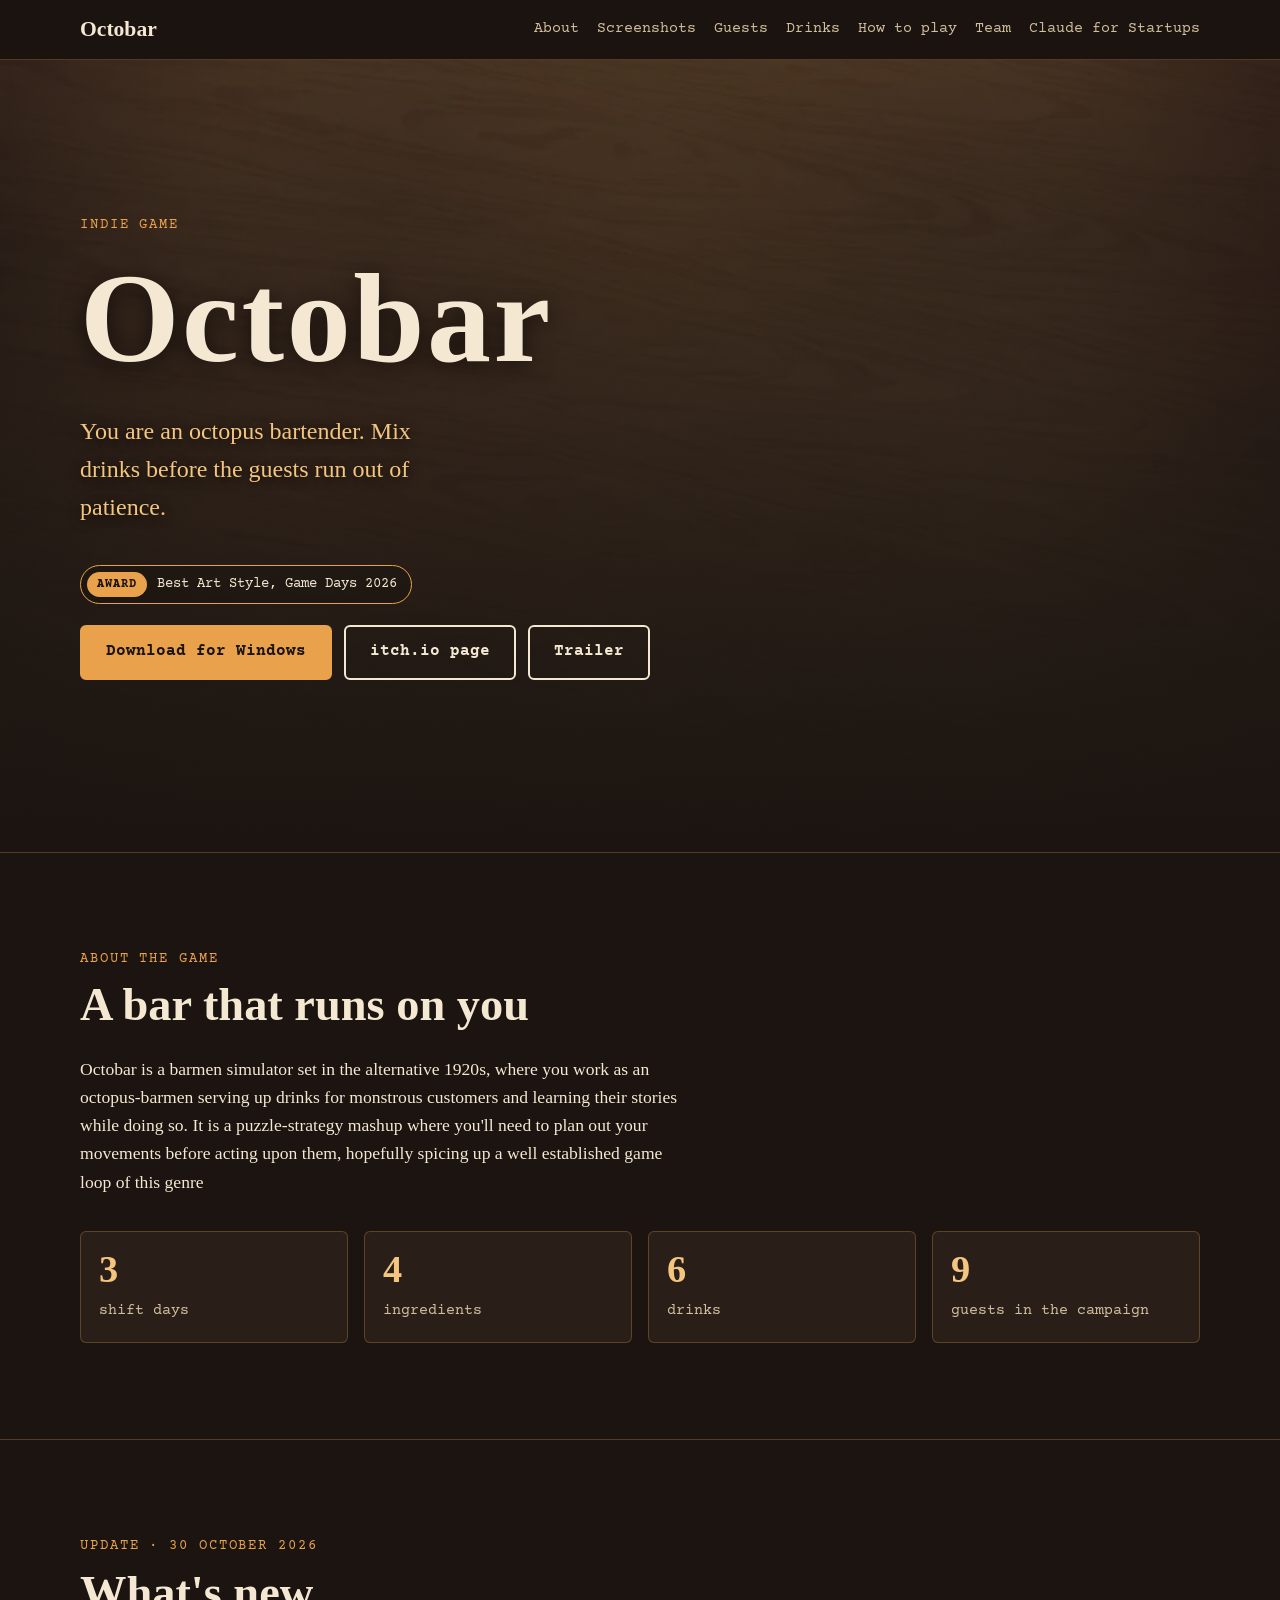
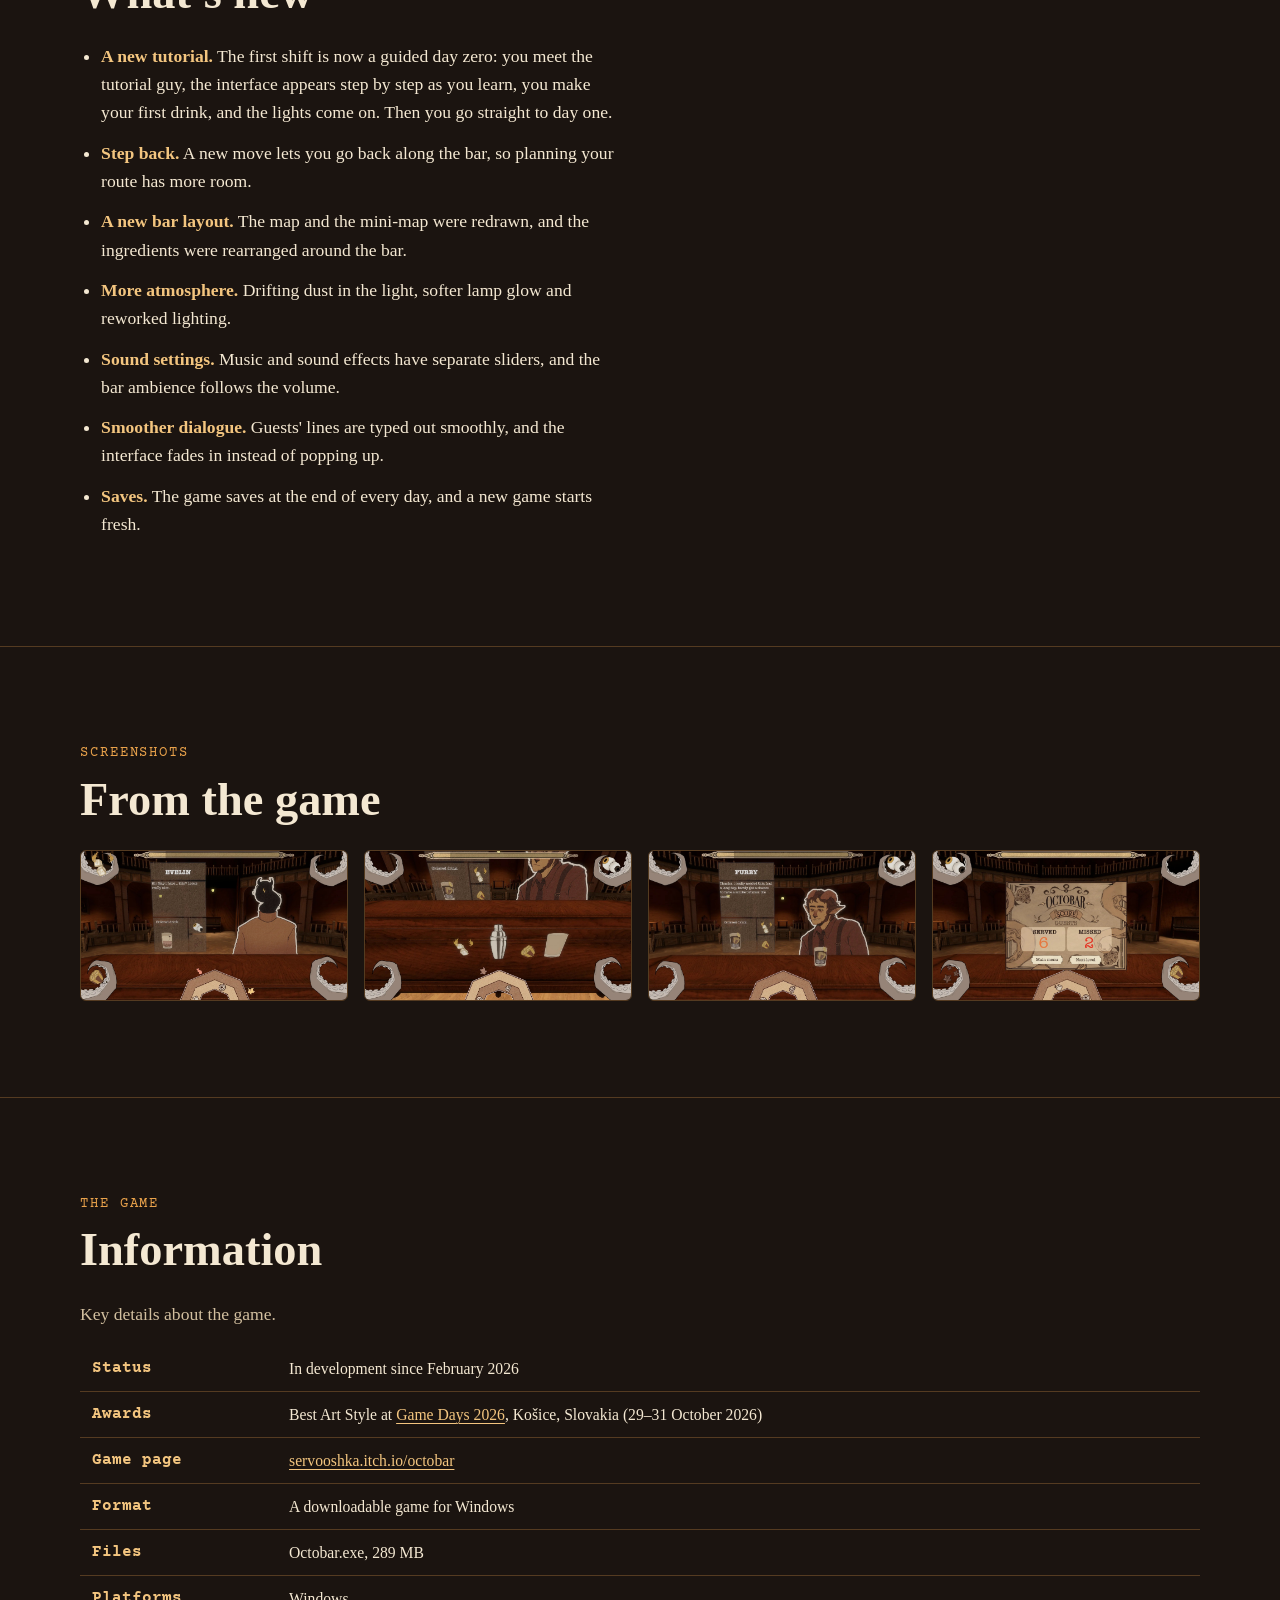
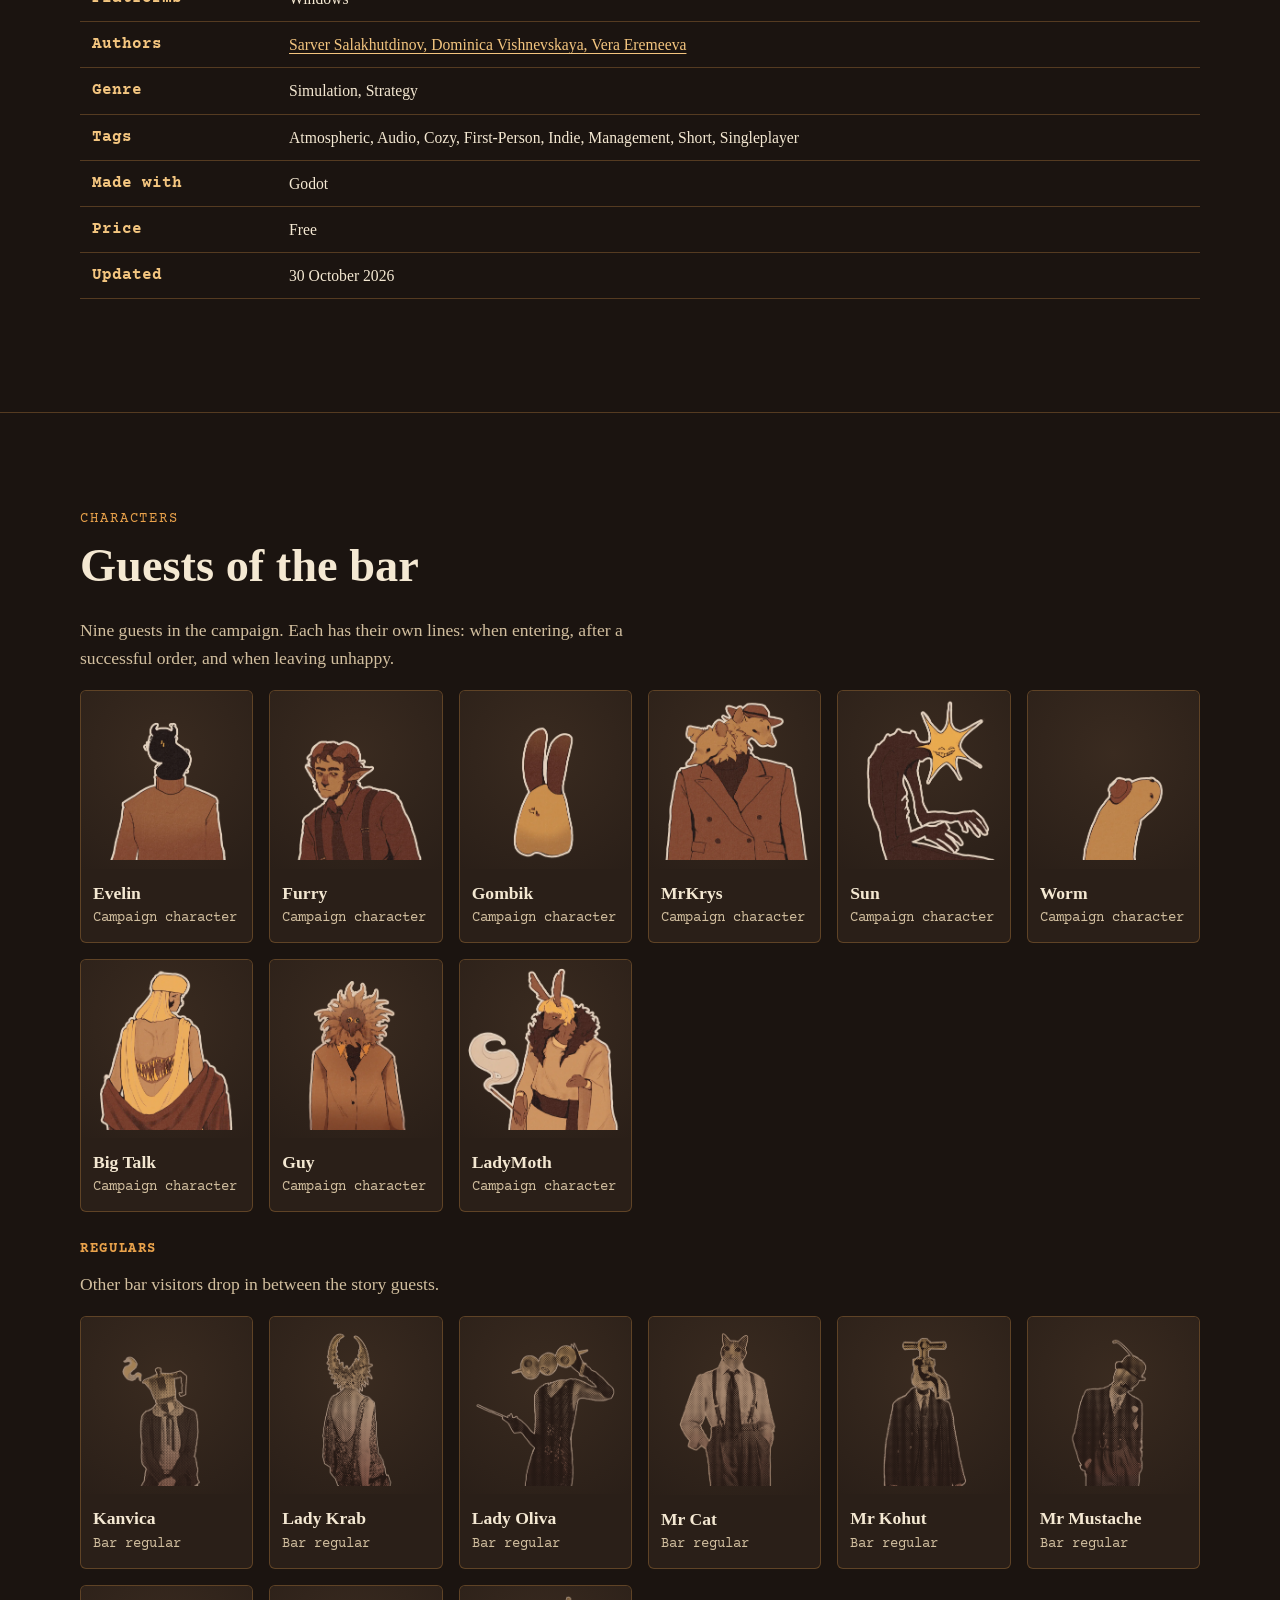
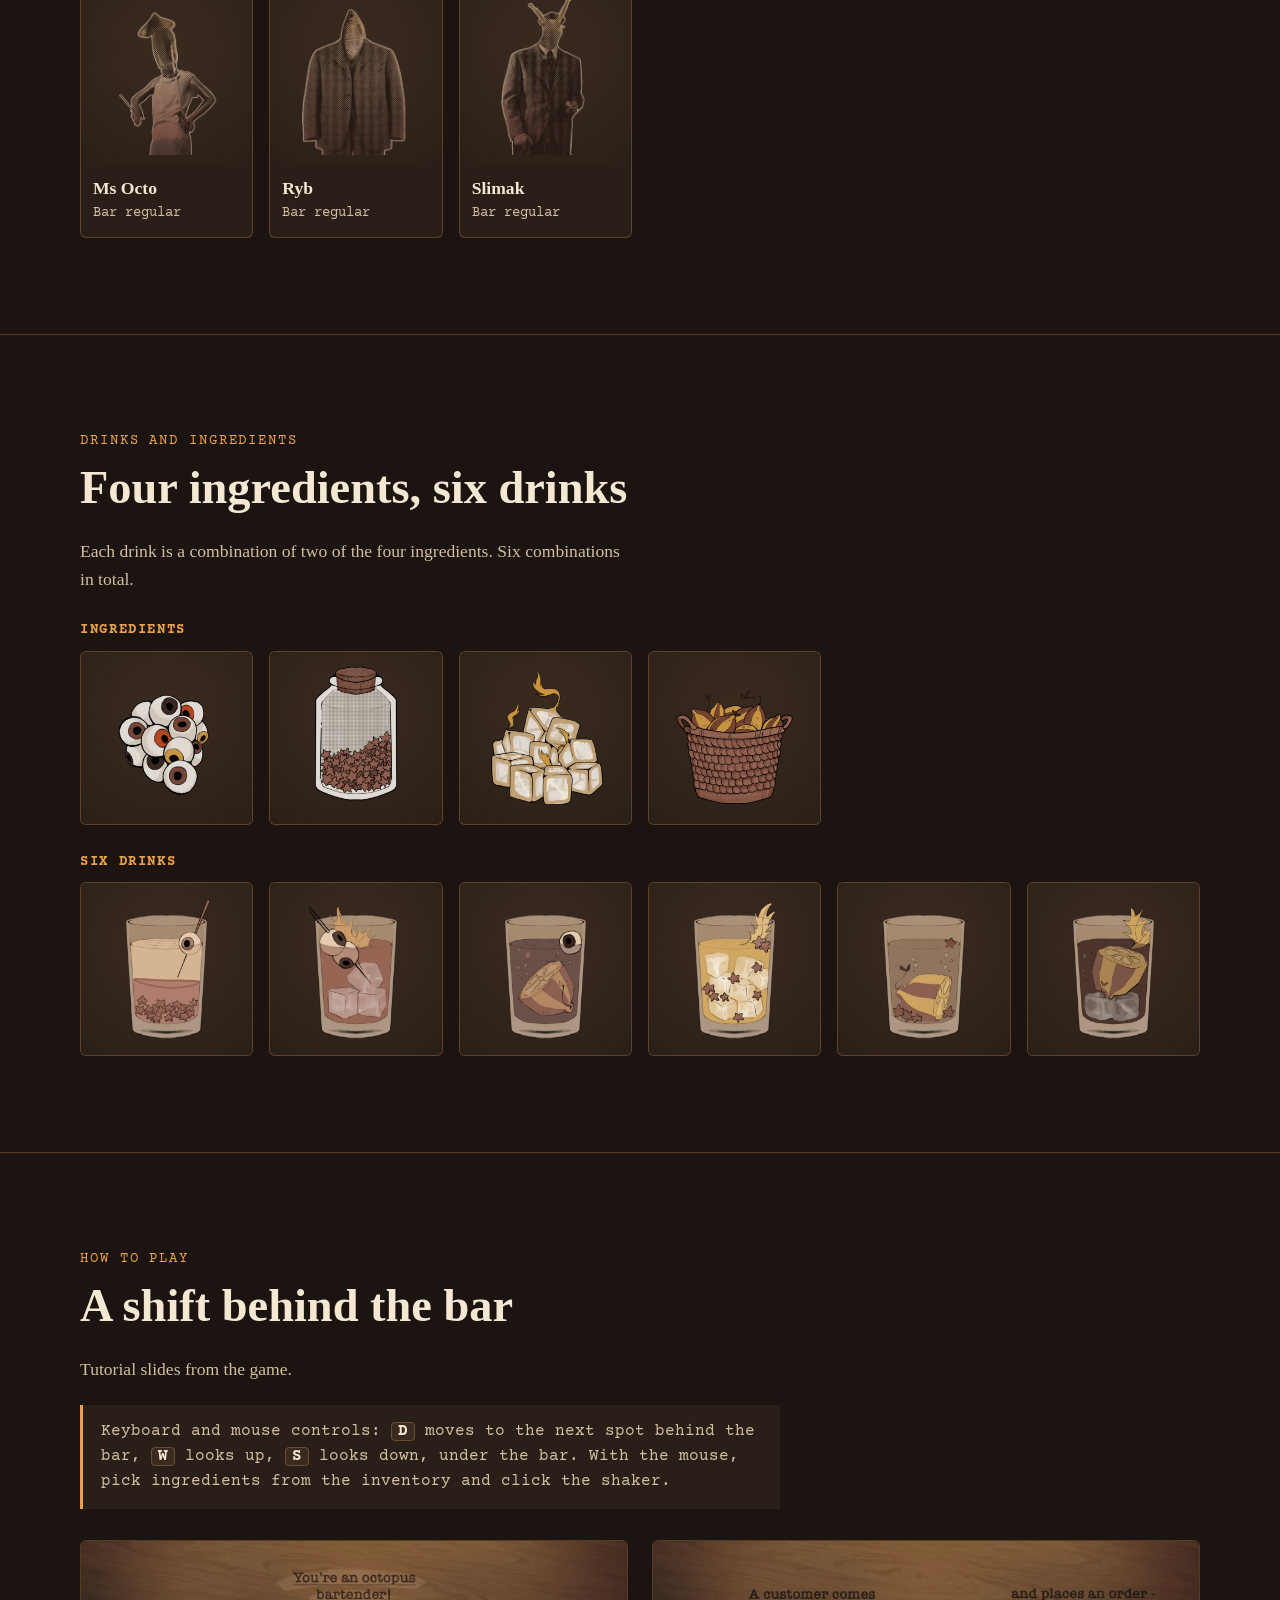
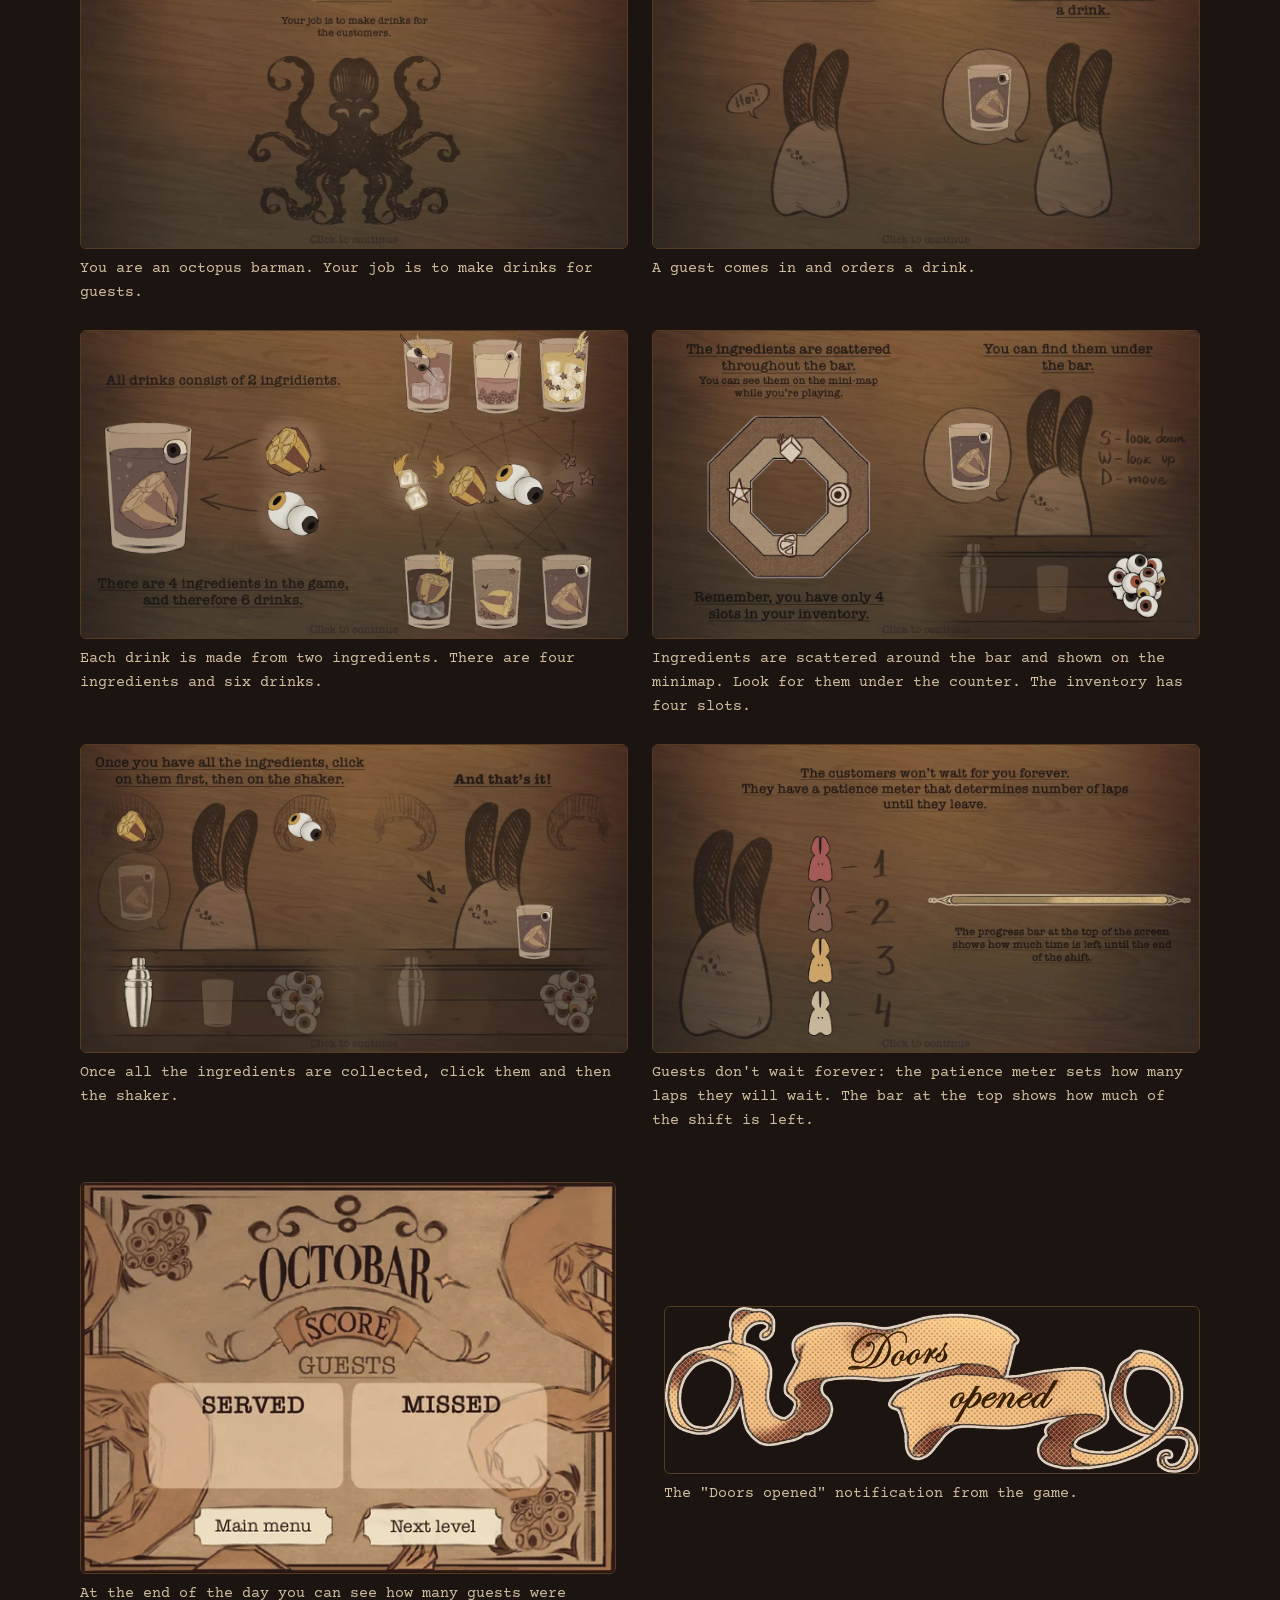
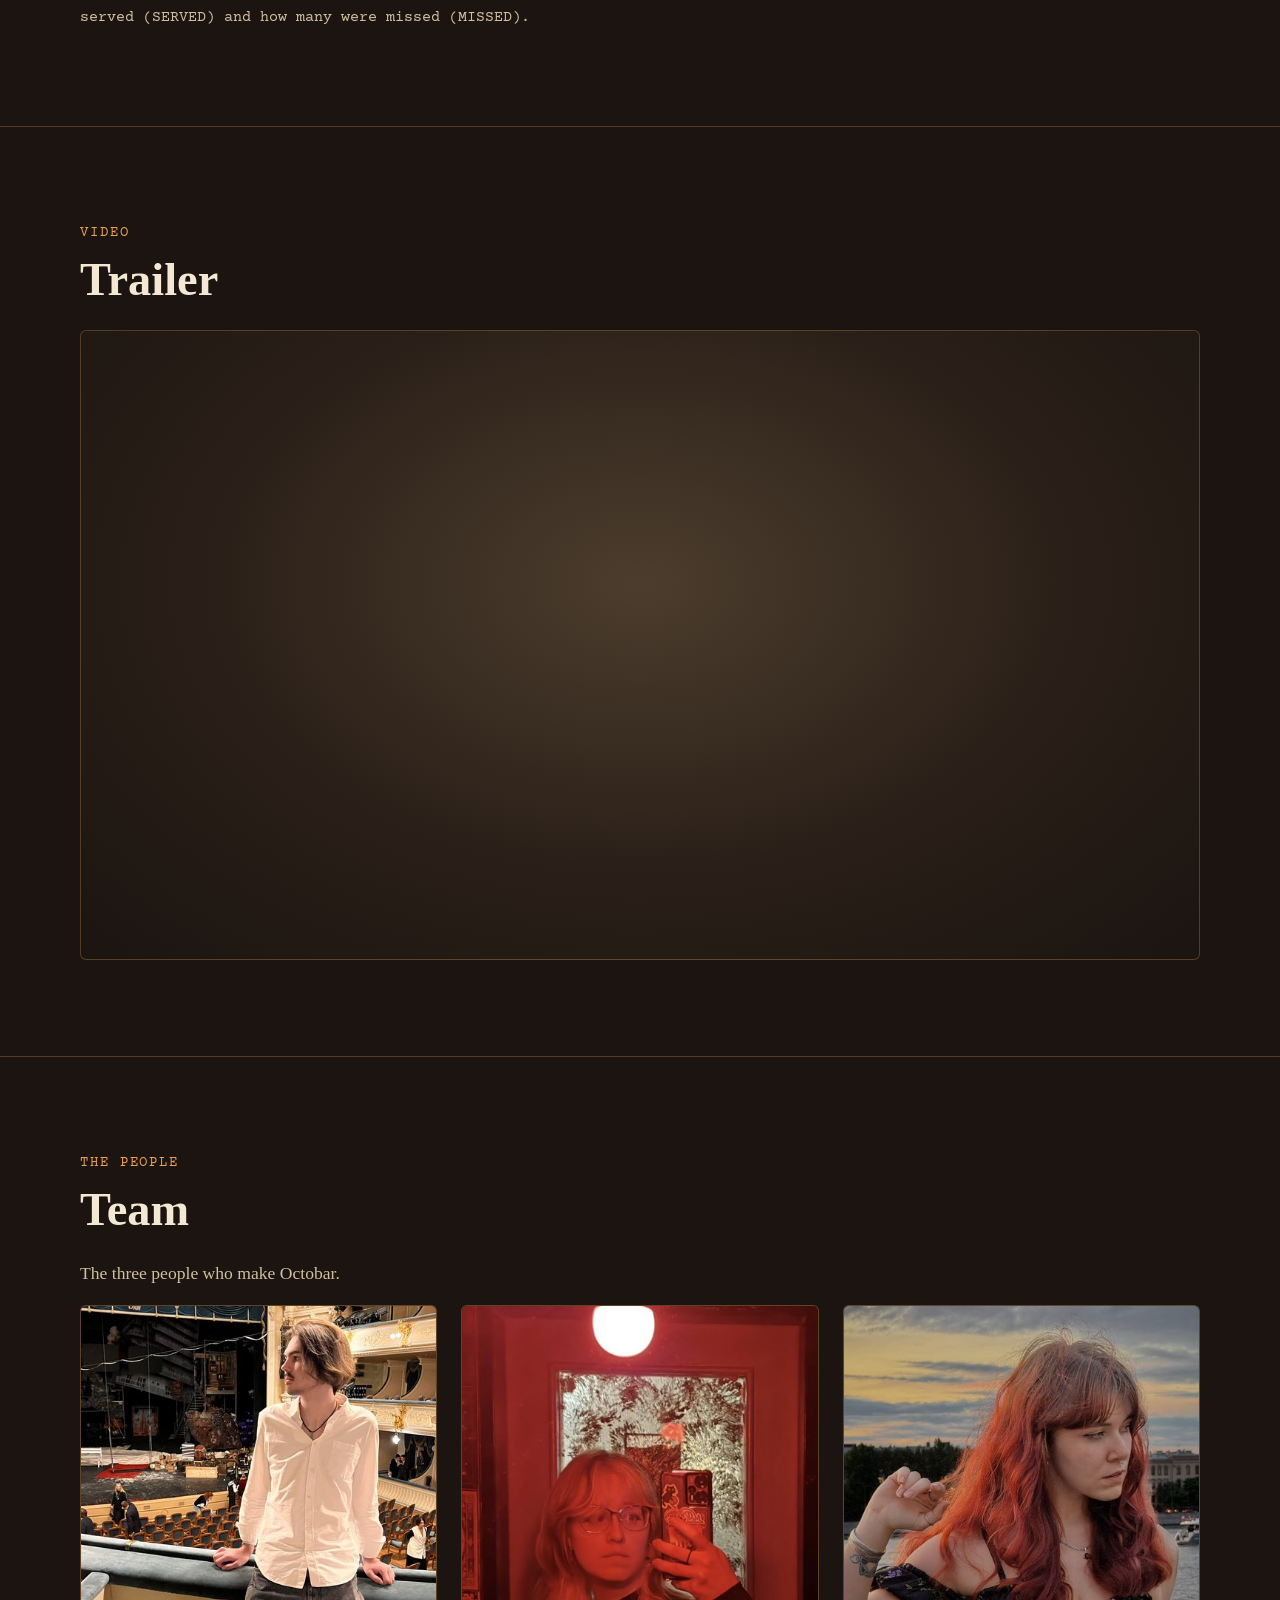
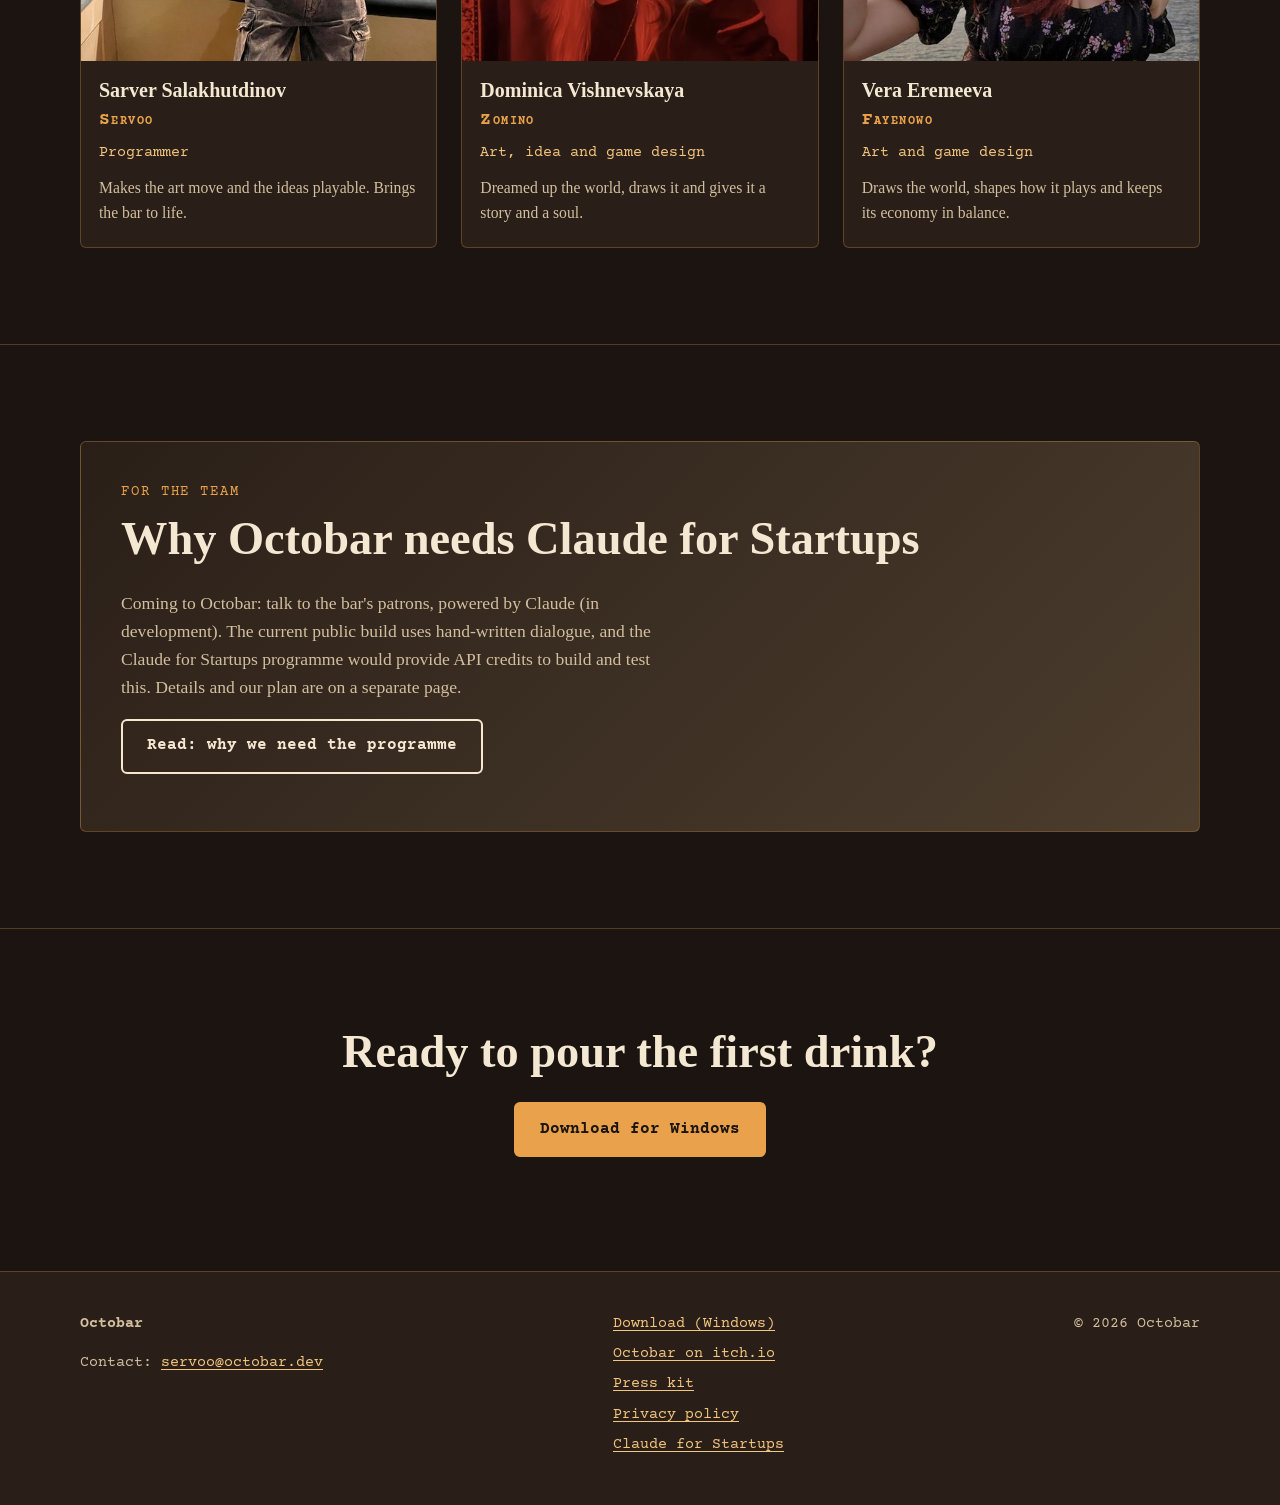
==== commit d92665e1: "Use the YouTube trailer instead of the self-hosted video Co-Authored-By: Claude Sonnet 5.5 <noreply@" ====
--- a/index.html
+++ b/index.html
@@ -40,6 +40,7 @@
         <a href="#drinks">Drinks</a>
         <a href="#how">How to play</a>
         <a href="#team">Team</a>
+        <a href="startups.html">Claude for Startups</a>
       </nav>
     </div>
   </header>
@@ -379,8 +380,10 @@
       <div class="container">
         <p class="eyebrow">Video</p>
         <h2 id="trailer-title">Trailer</h2>
-        <div class="video video--file">
-          <video style="width:100%;height:auto;max-width:100%" controls playsinline preload="metadata" poster="assets/video/poster.jpg" width="1920" height="1080"><source src="assets/video/octobar-trailer.mp4" type="video/mp4"></video>
+        <div class="video">
+          <iframe src="https://www.youtube-nocookie.com/embed/WRFtzDI89V0" title="Octobar trailer" loading="lazy"
+                  allow="accelerometer; autoplay; clipboard-write; encrypted-media; gyroscope; picture-in-picture; web-share"
+                  referrerpolicy="strict-origin-when-cross-origin" allowfullscreen></iframe>
         </div>
       </div>
     </section>
@@ -425,6 +428,17 @@
       </div>
     </section>
 
+    <section id="startups" class="section" aria-labelledby="startups-title">
+      <div class="container">
+        <div class="teaser">
+          <p class="eyebrow">For the team</p>
+          <h2 id="startups-title">Why Octobar needs Claude for Startups</h2>
+          <p class="section__lead">Coming to Octobar: talk to the bar's patrons, powered by Claude (in development). The current public build uses hand-written dialogue, and the Claude for Startups programme would provide API credits to build and test this. Details and our plan are on a separate page.</p>
+          <p><a class="btn btn--ghost" href="startups.html">Read: why we need the programme</a></p>
+        </div>
+      </div>
+    </section>
+
     <section class="section" aria-labelledby="play-title">
       <div class="container" style="text-align: center;">
         <h2 id="play-title">Ready to pour the first drink?</h2>
@@ -444,6 +458,7 @@
         <li><a href="https://servooshka.itch.io/octobar" target="_blank" rel="noopener">Octobar on itch.io</a></li>
         <li><a href="press.html">Press kit</a></li>
         <li><a href="privacy.html">Privacy policy</a></li>
+        <li><a href="startups.html">Claude for Startups</a></li>
       </ul>
       <p>© 2026 Octobar</p>
     </div>
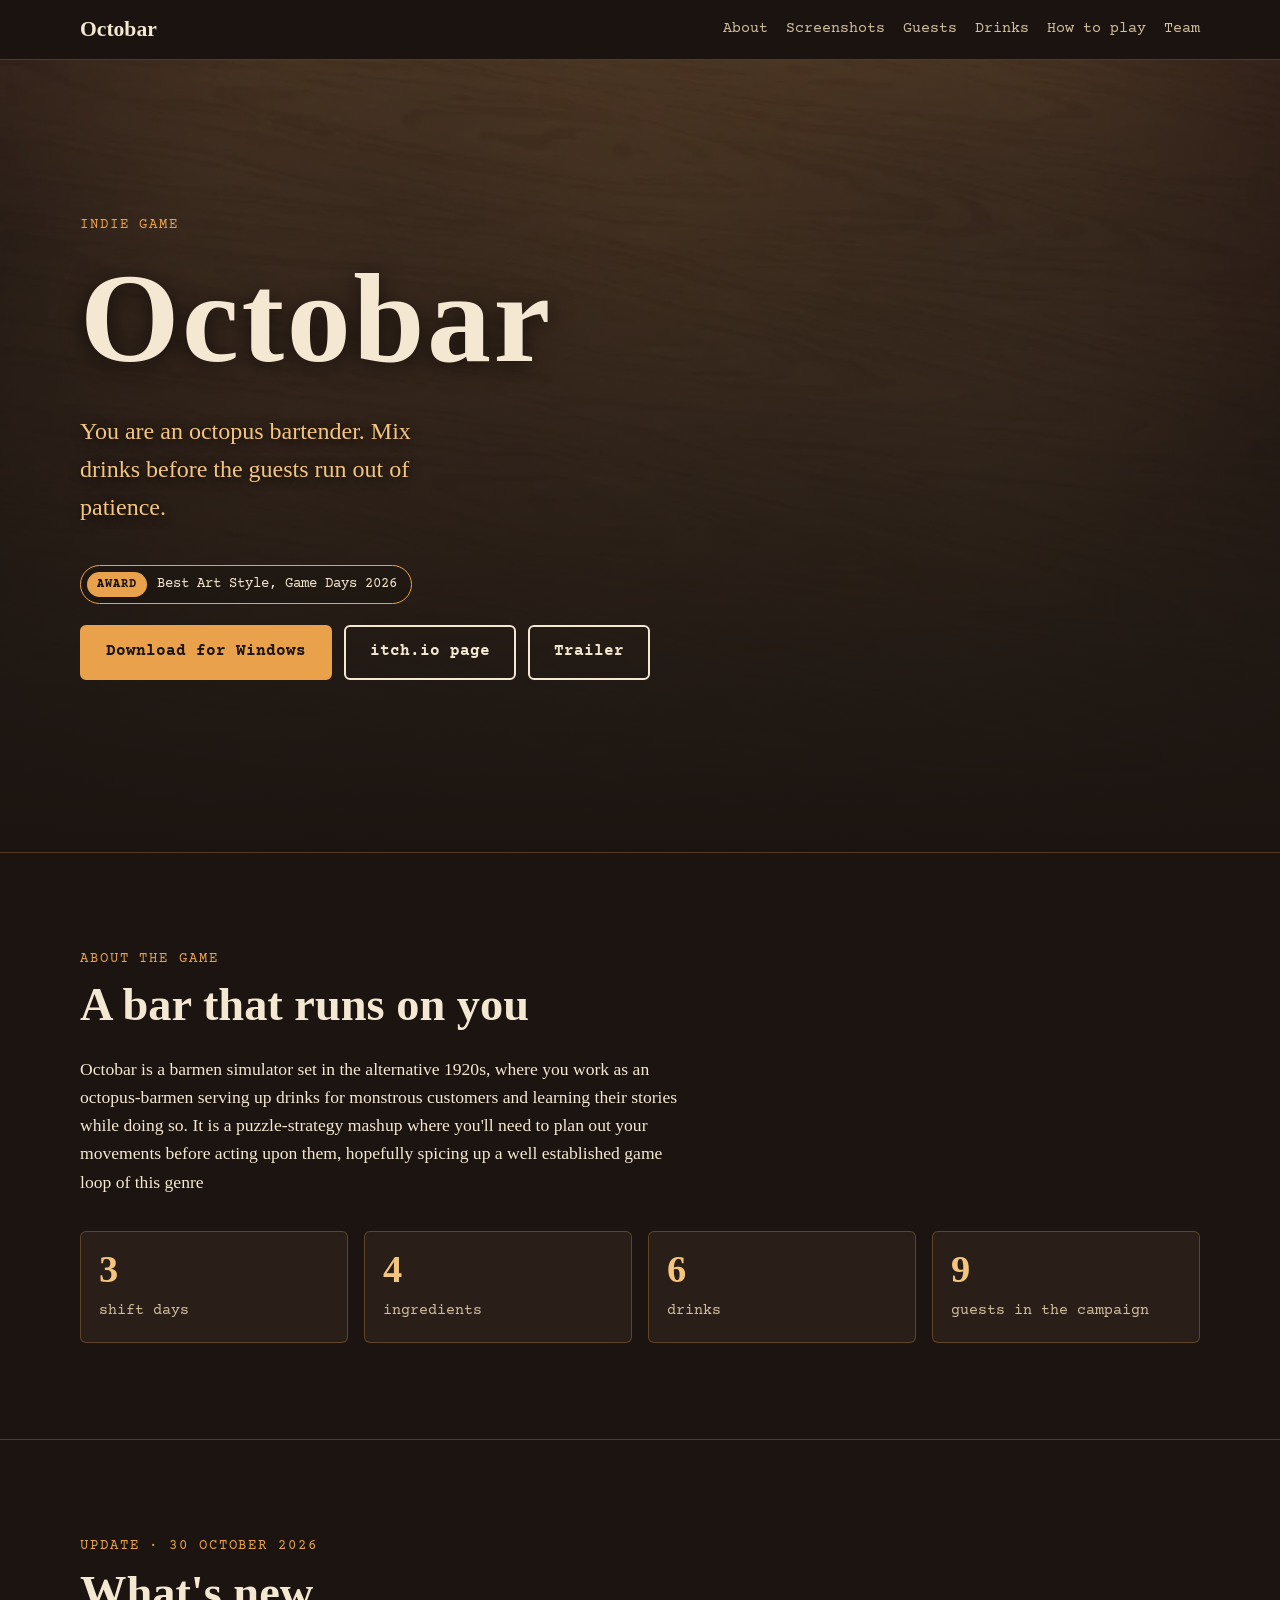
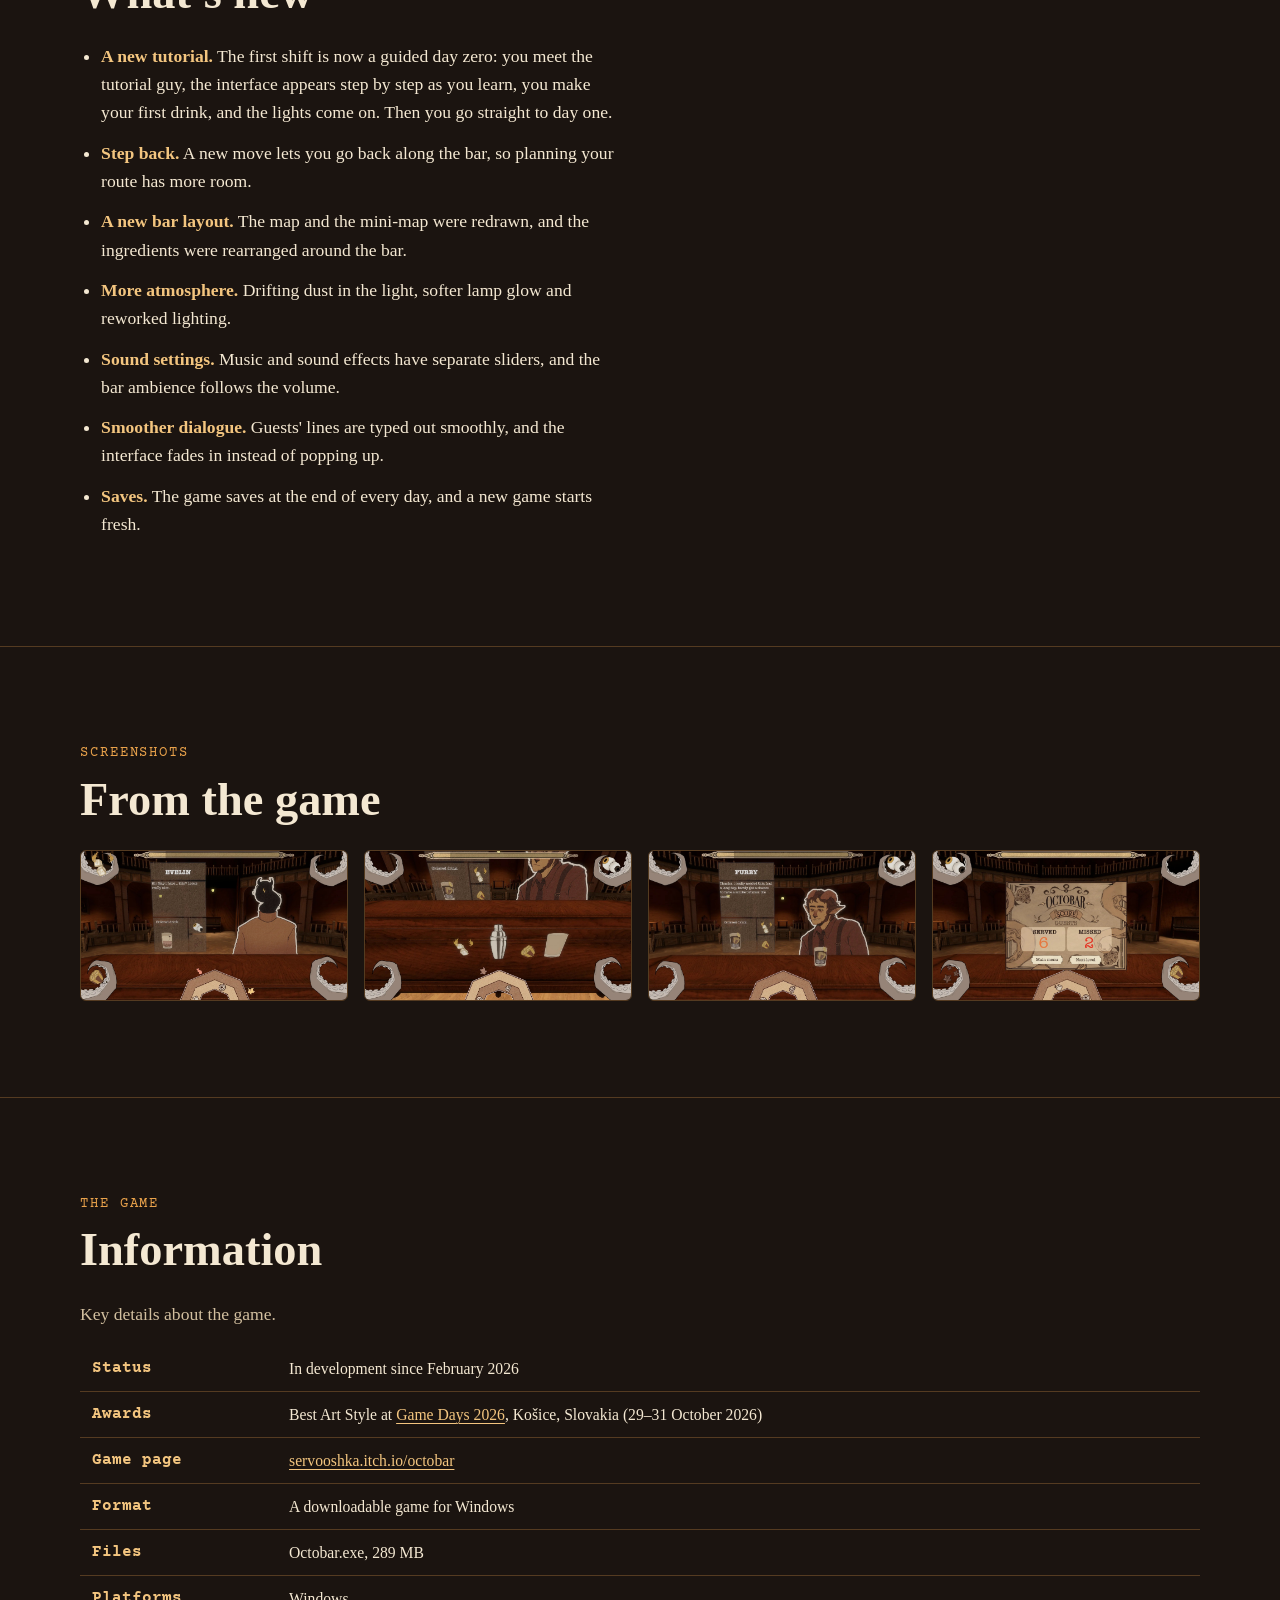
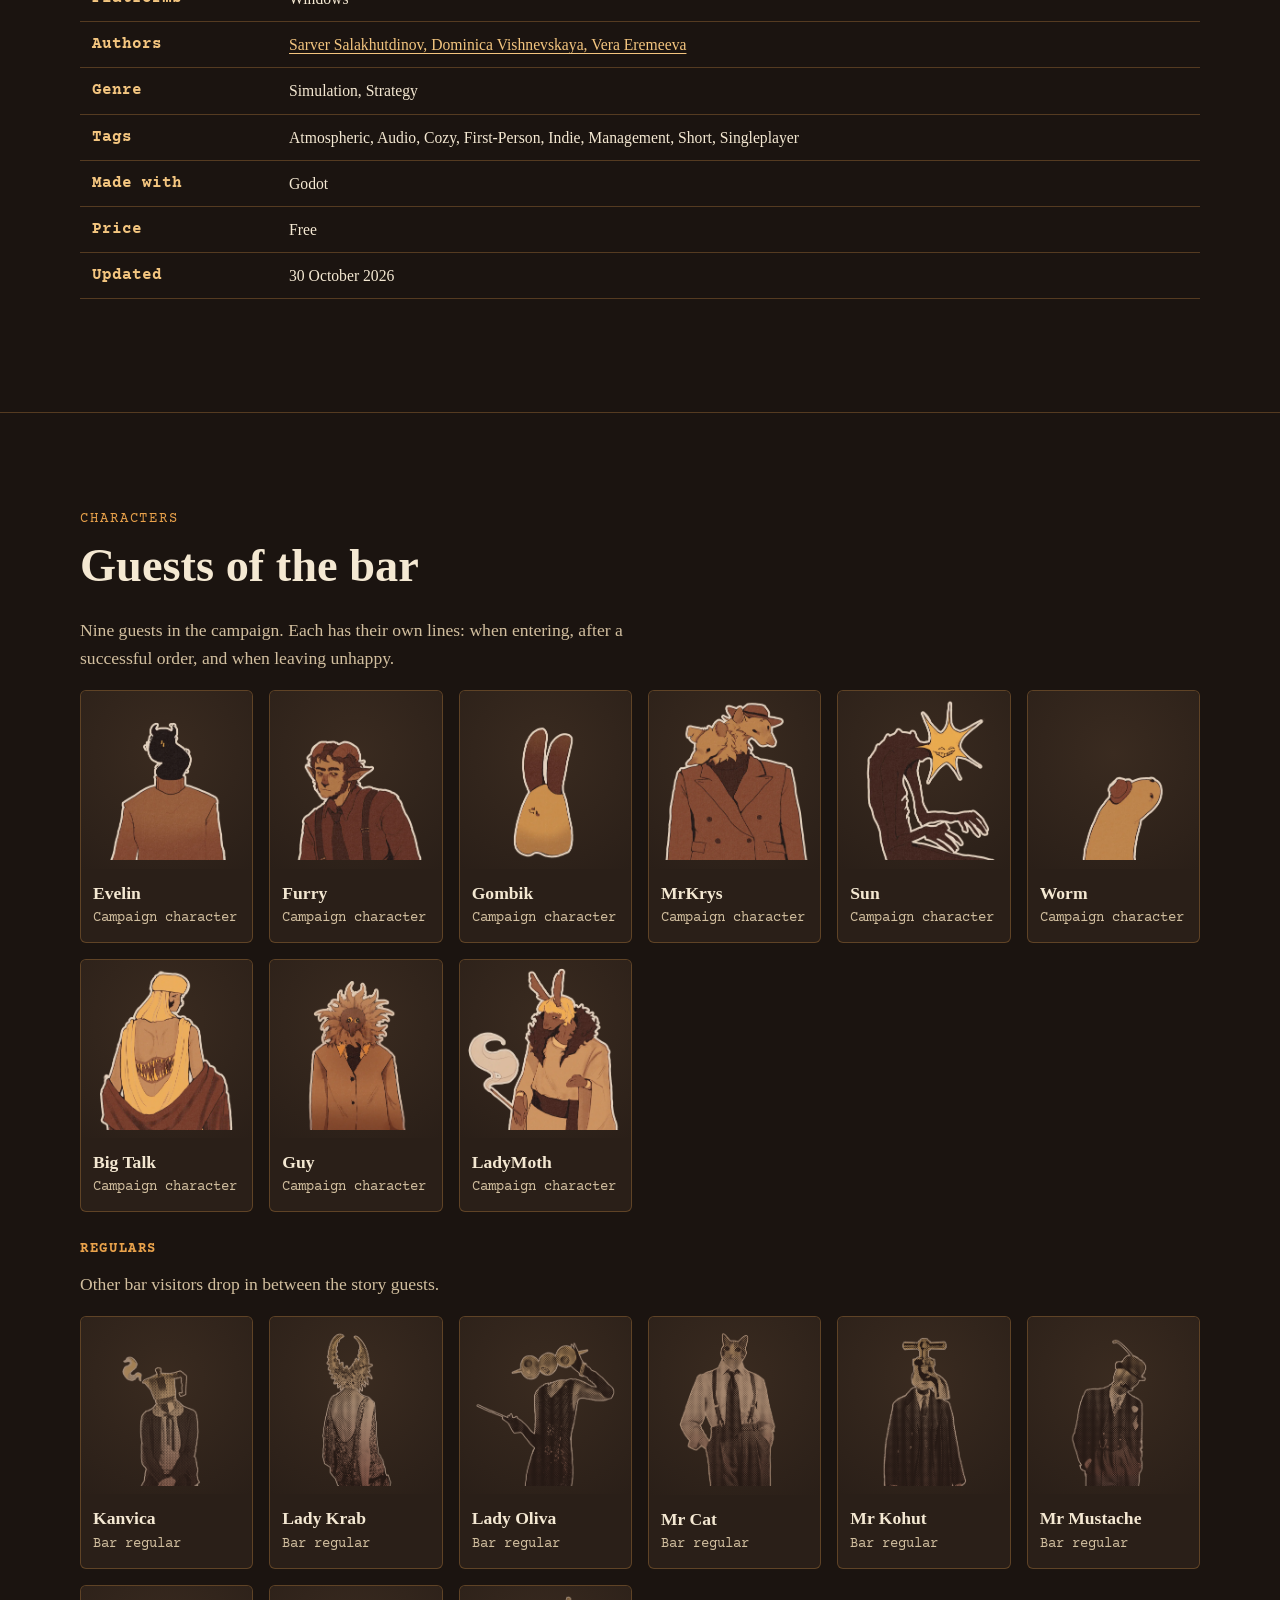
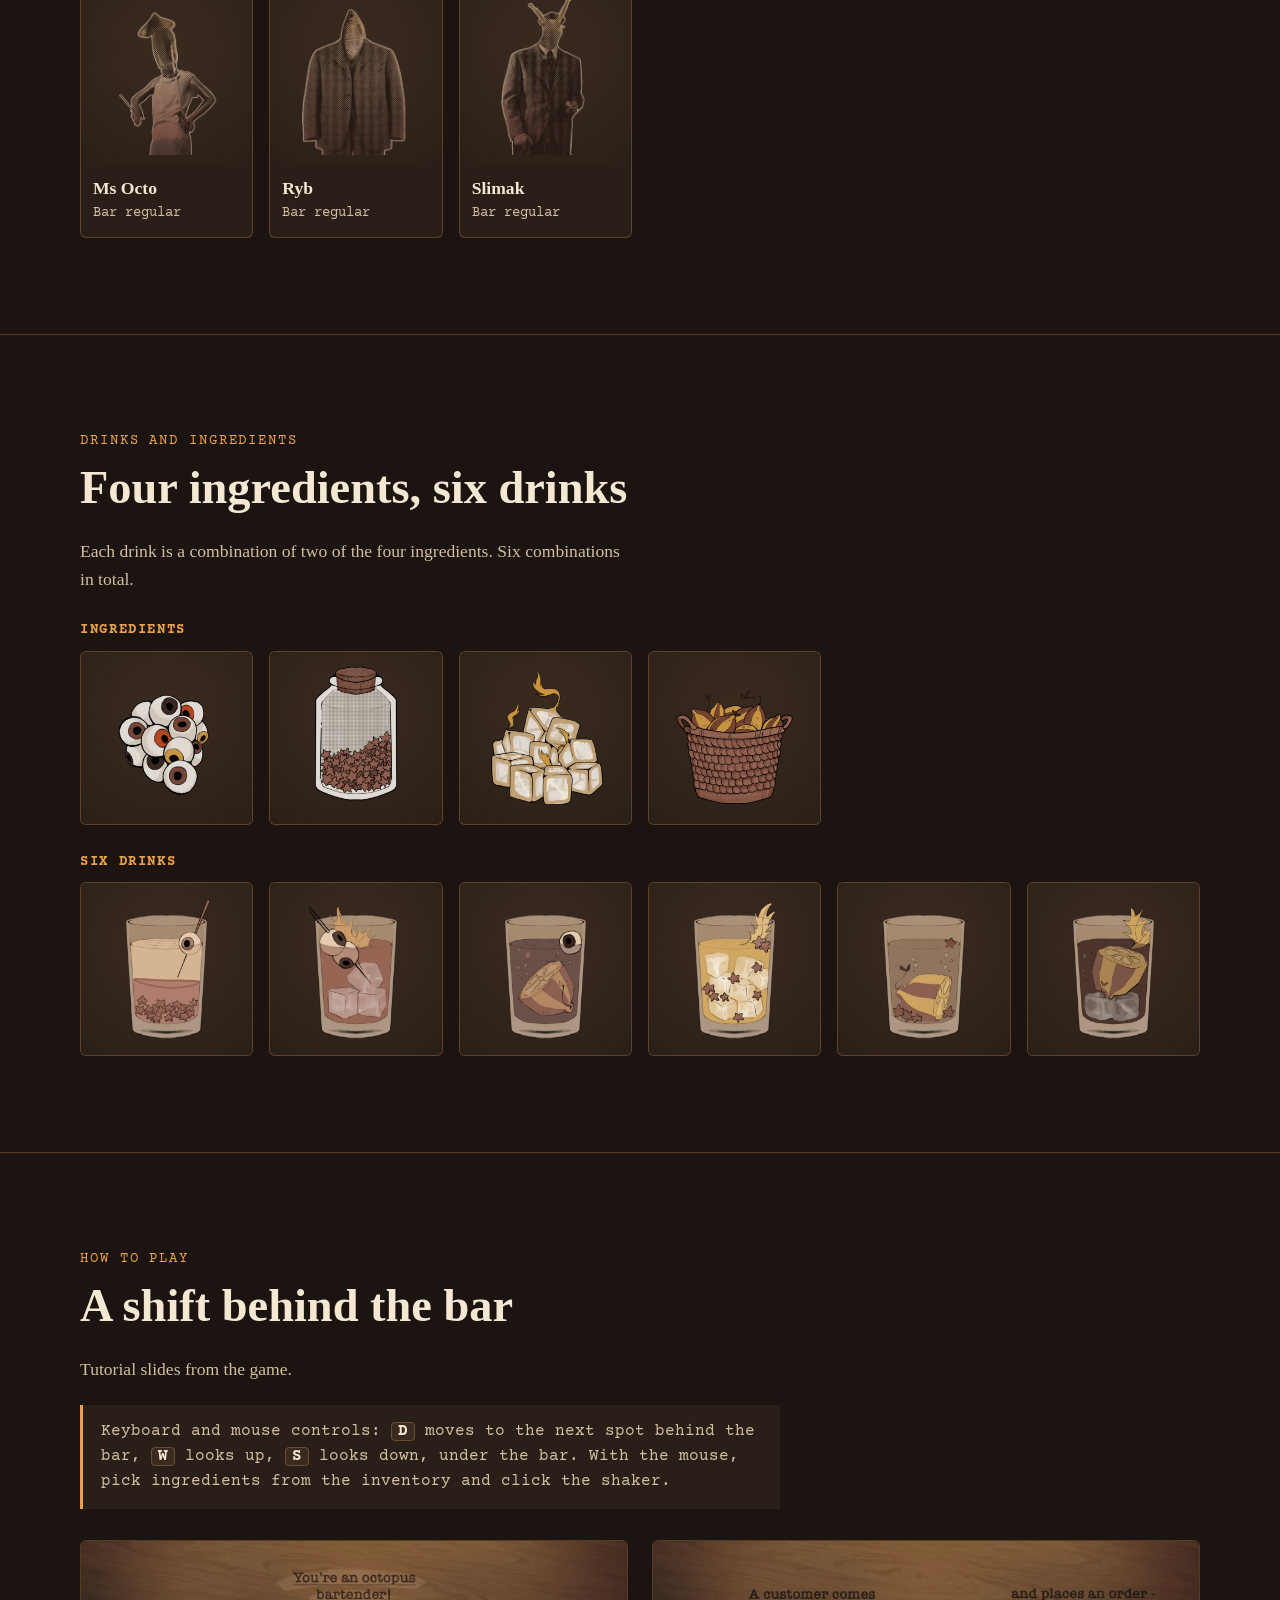
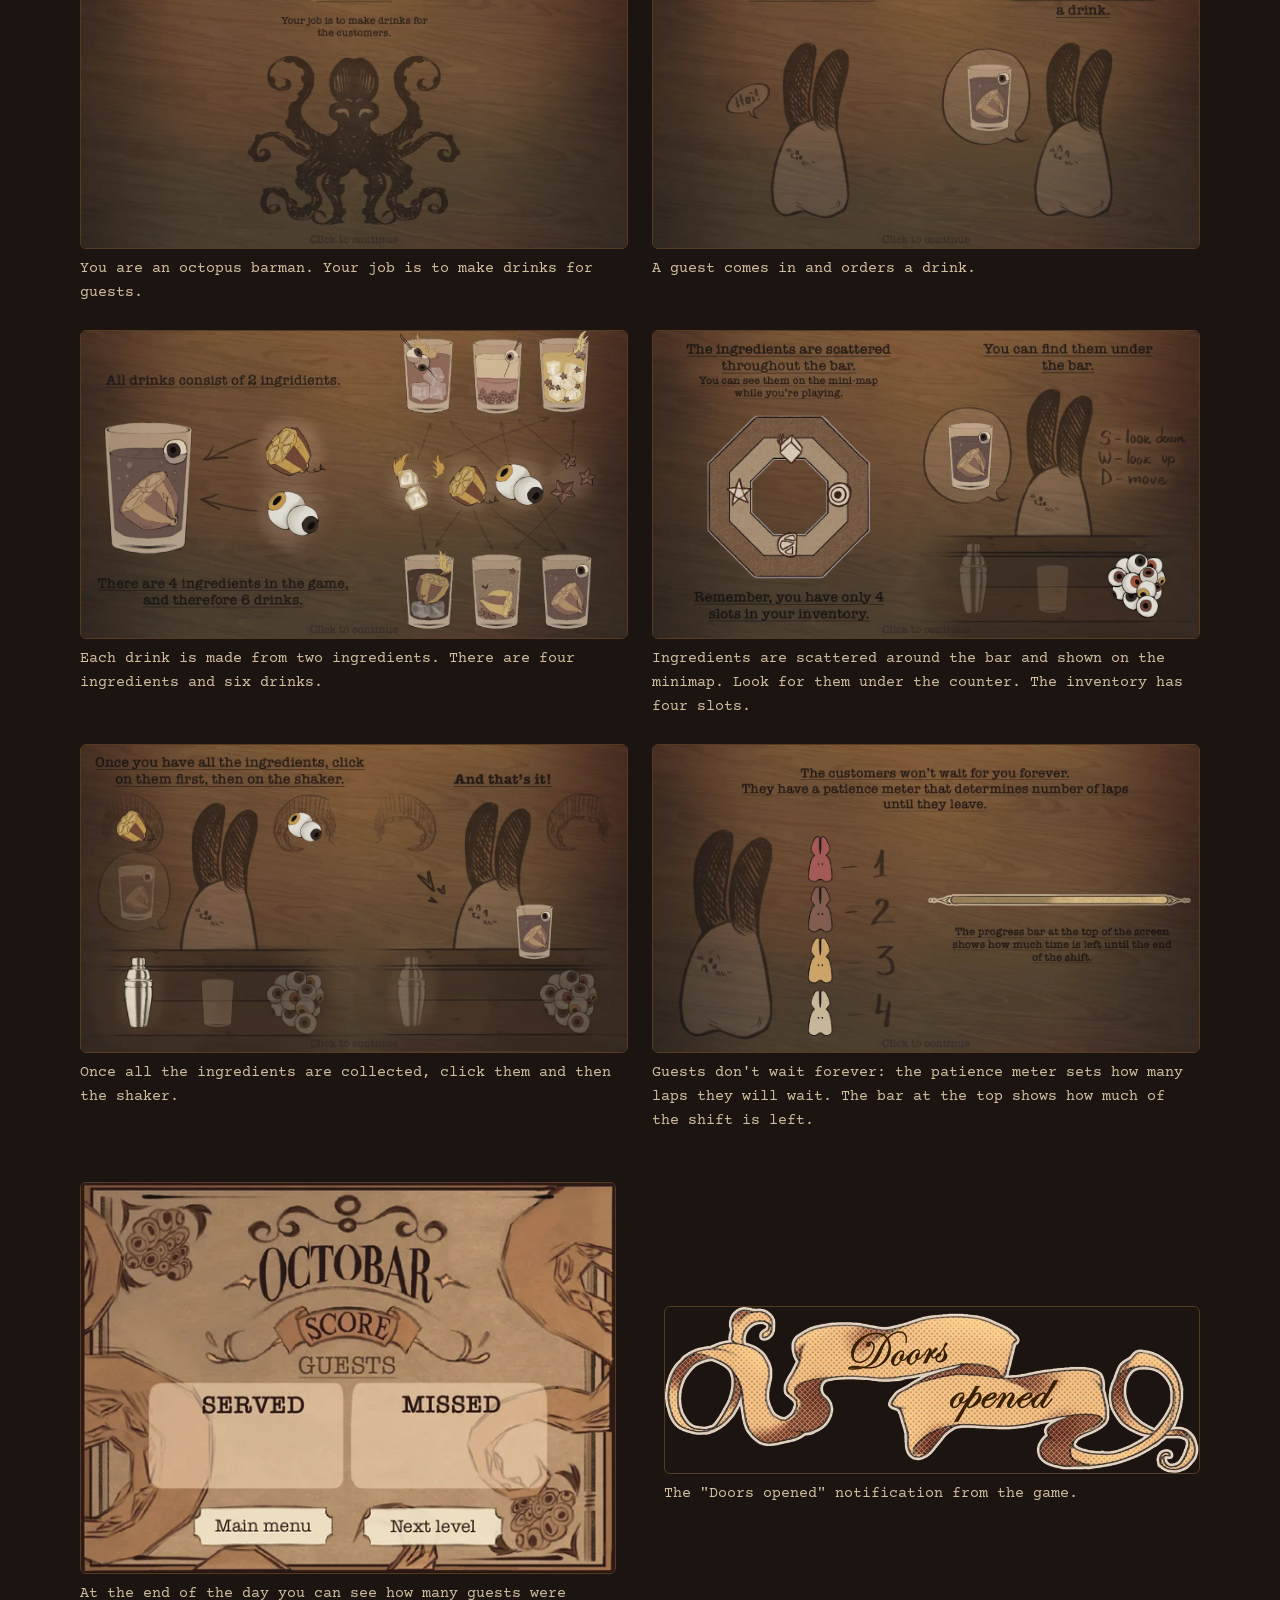
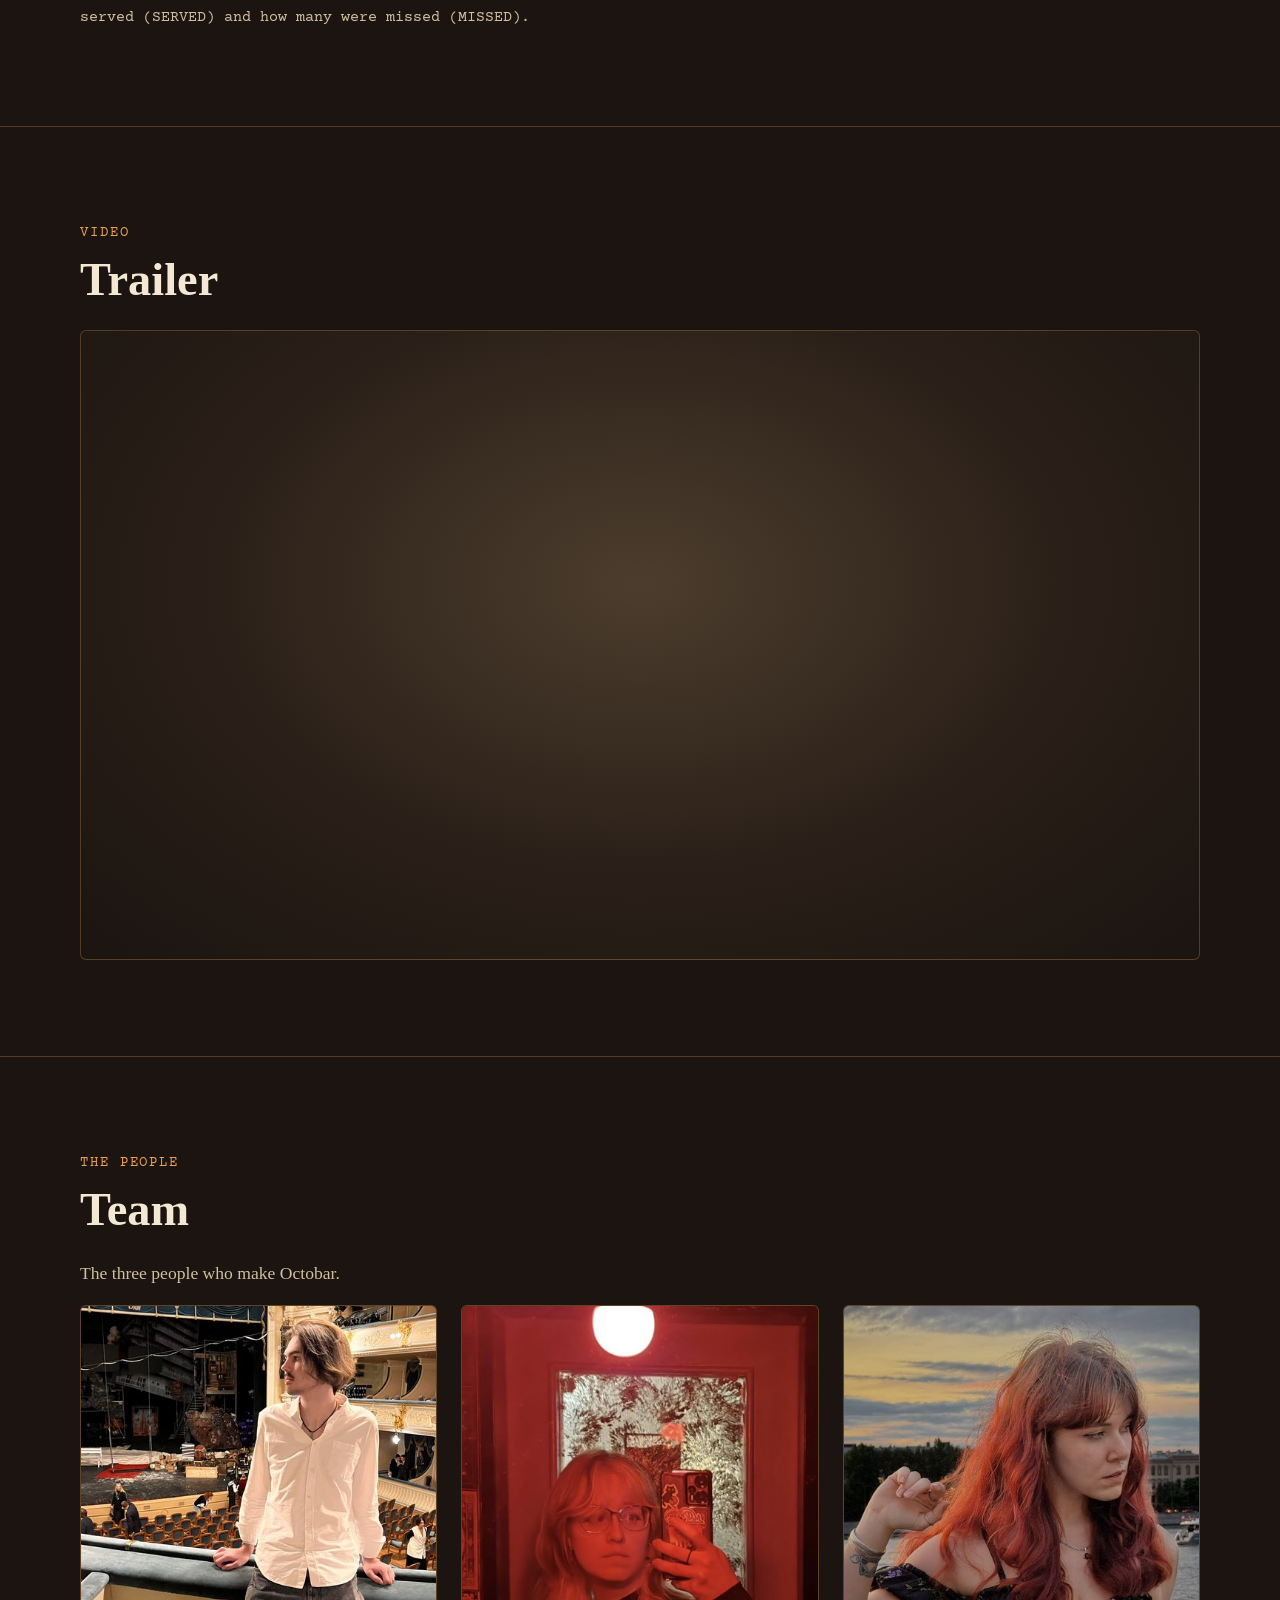
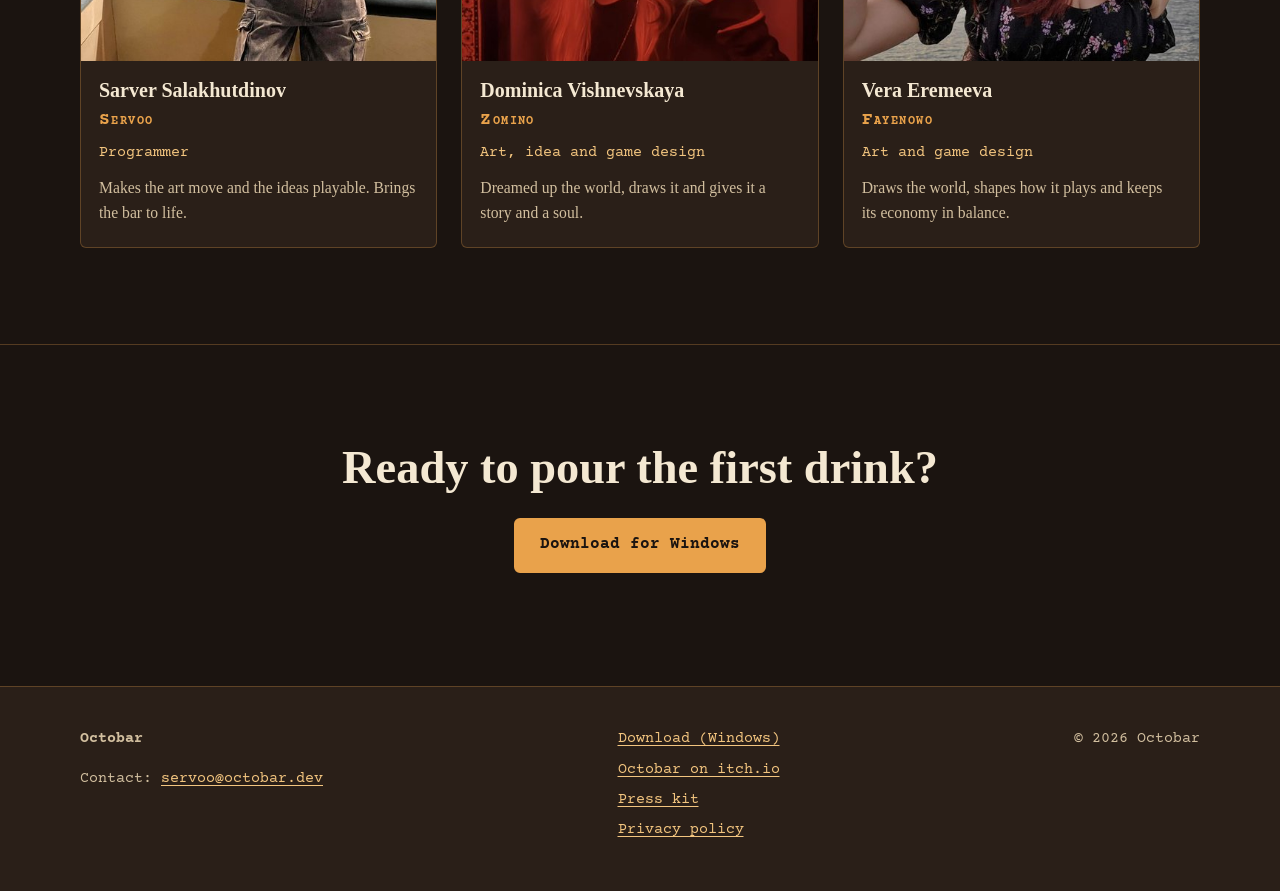
==== commit 424ab64c: "Use the YouTube trailer instead of the self-hosted video Co-Authored-By: Claude Sonnet 5.5 <noreply@" ====
--- a/index.html
+++ b/index.html
@@ -40,7 +40,6 @@
         <a href="#drinks">Drinks</a>
         <a href="#how">How to play</a>
         <a href="#team">Team</a>
-        <a href="startups.html">Claude for Startups</a>
       </nav>
     </div>
   </header>
@@ -428,17 +427,6 @@
       </div>
     </section>
 
-    <section id="startups" class="section" aria-labelledby="startups-title">
-      <div class="container">
-        <div class="teaser">
-          <p class="eyebrow">For the team</p>
-          <h2 id="startups-title">Why Octobar needs Claude for Startups</h2>
-          <p class="section__lead">Coming to Octobar: talk to the bar's patrons, powered by Claude (in development). The current public build uses hand-written dialogue, and the Claude for Startups programme would provide API credits to build and test this. Details and our plan are on a separate page.</p>
-          <p><a class="btn btn--ghost" href="startups.html">Read: why we need the programme</a></p>
-        </div>
-      </div>
-    </section>
-
     <section class="section" aria-labelledby="play-title">
       <div class="container" style="text-align: center;">
         <h2 id="play-title">Ready to pour the first drink?</h2>
@@ -458,7 +446,6 @@
         <li><a href="https://servooshka.itch.io/octobar" target="_blank" rel="noopener">Octobar on itch.io</a></li>
         <li><a href="press.html">Press kit</a></li>
         <li><a href="privacy.html">Privacy policy</a></li>
-        <li><a href="startups.html">Claude for Startups</a></li>
       </ul>
       <p>© 2026 Octobar</p>
     </div>
